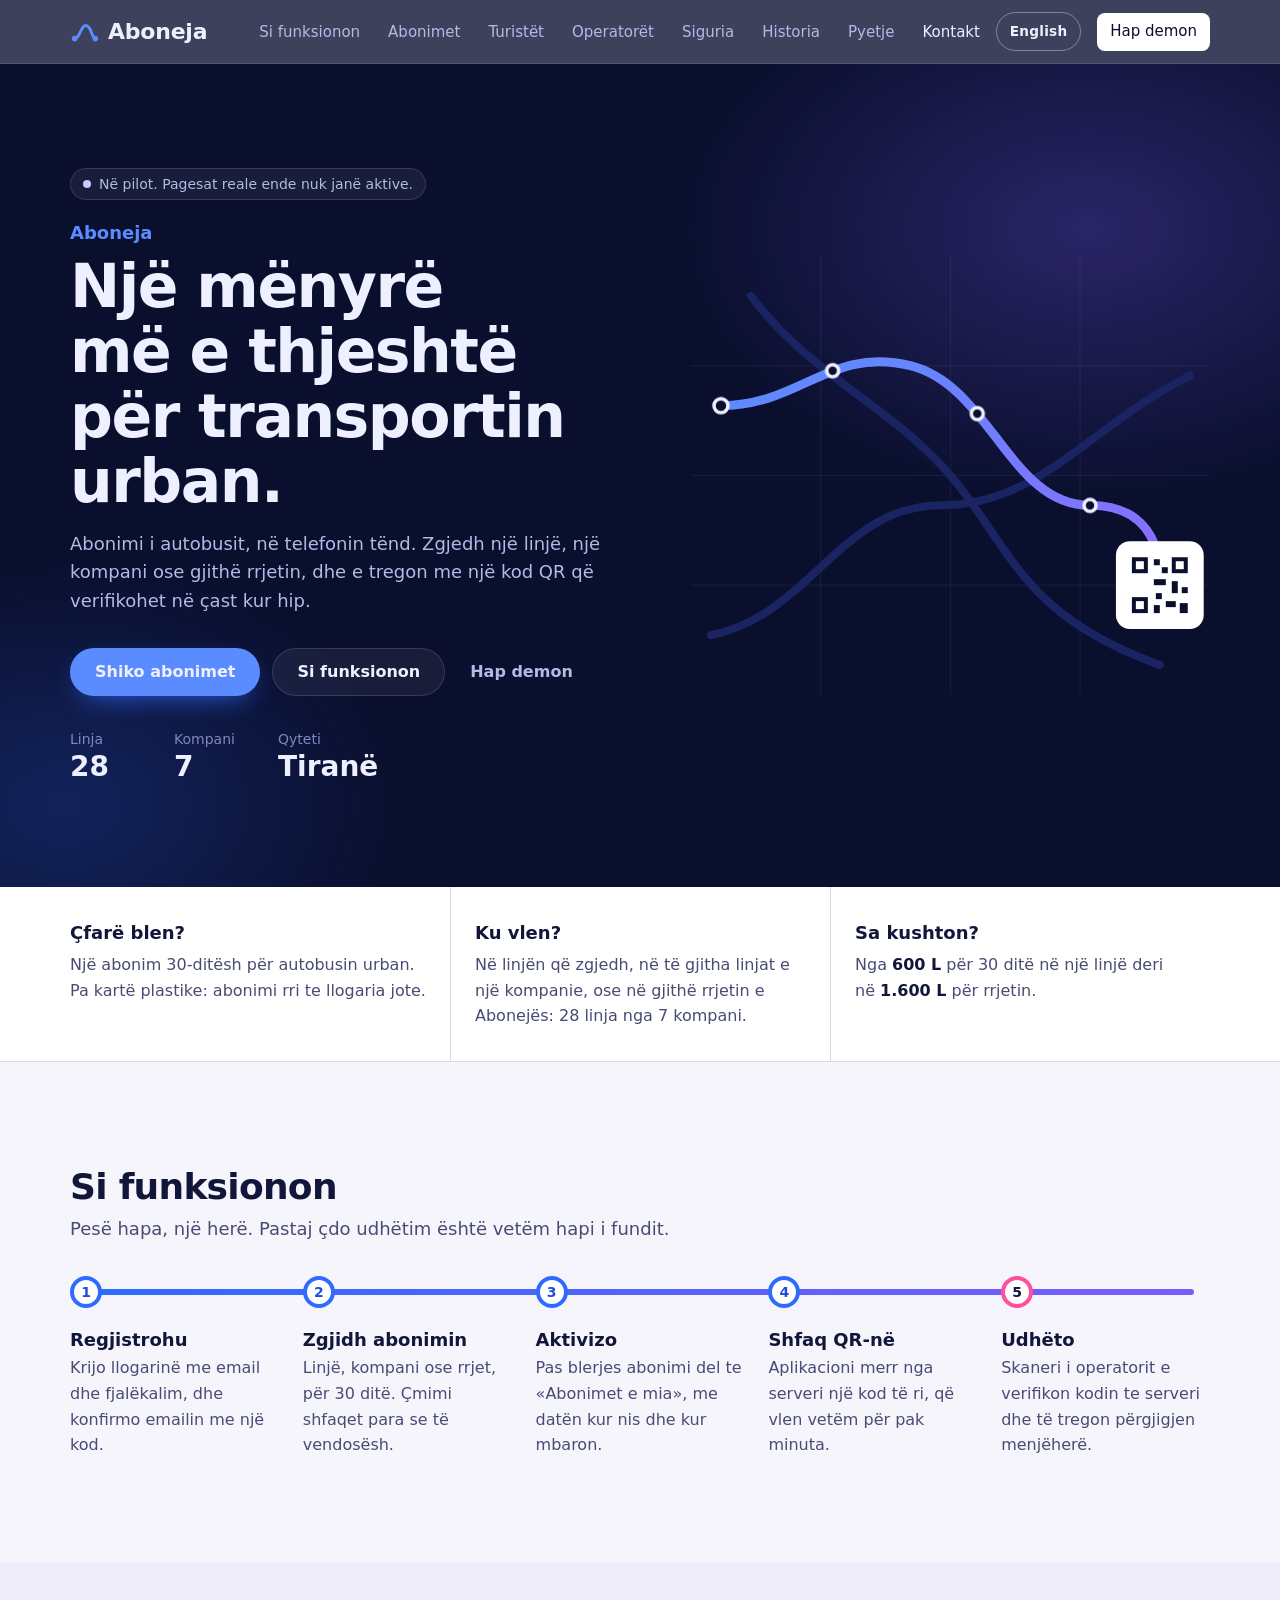
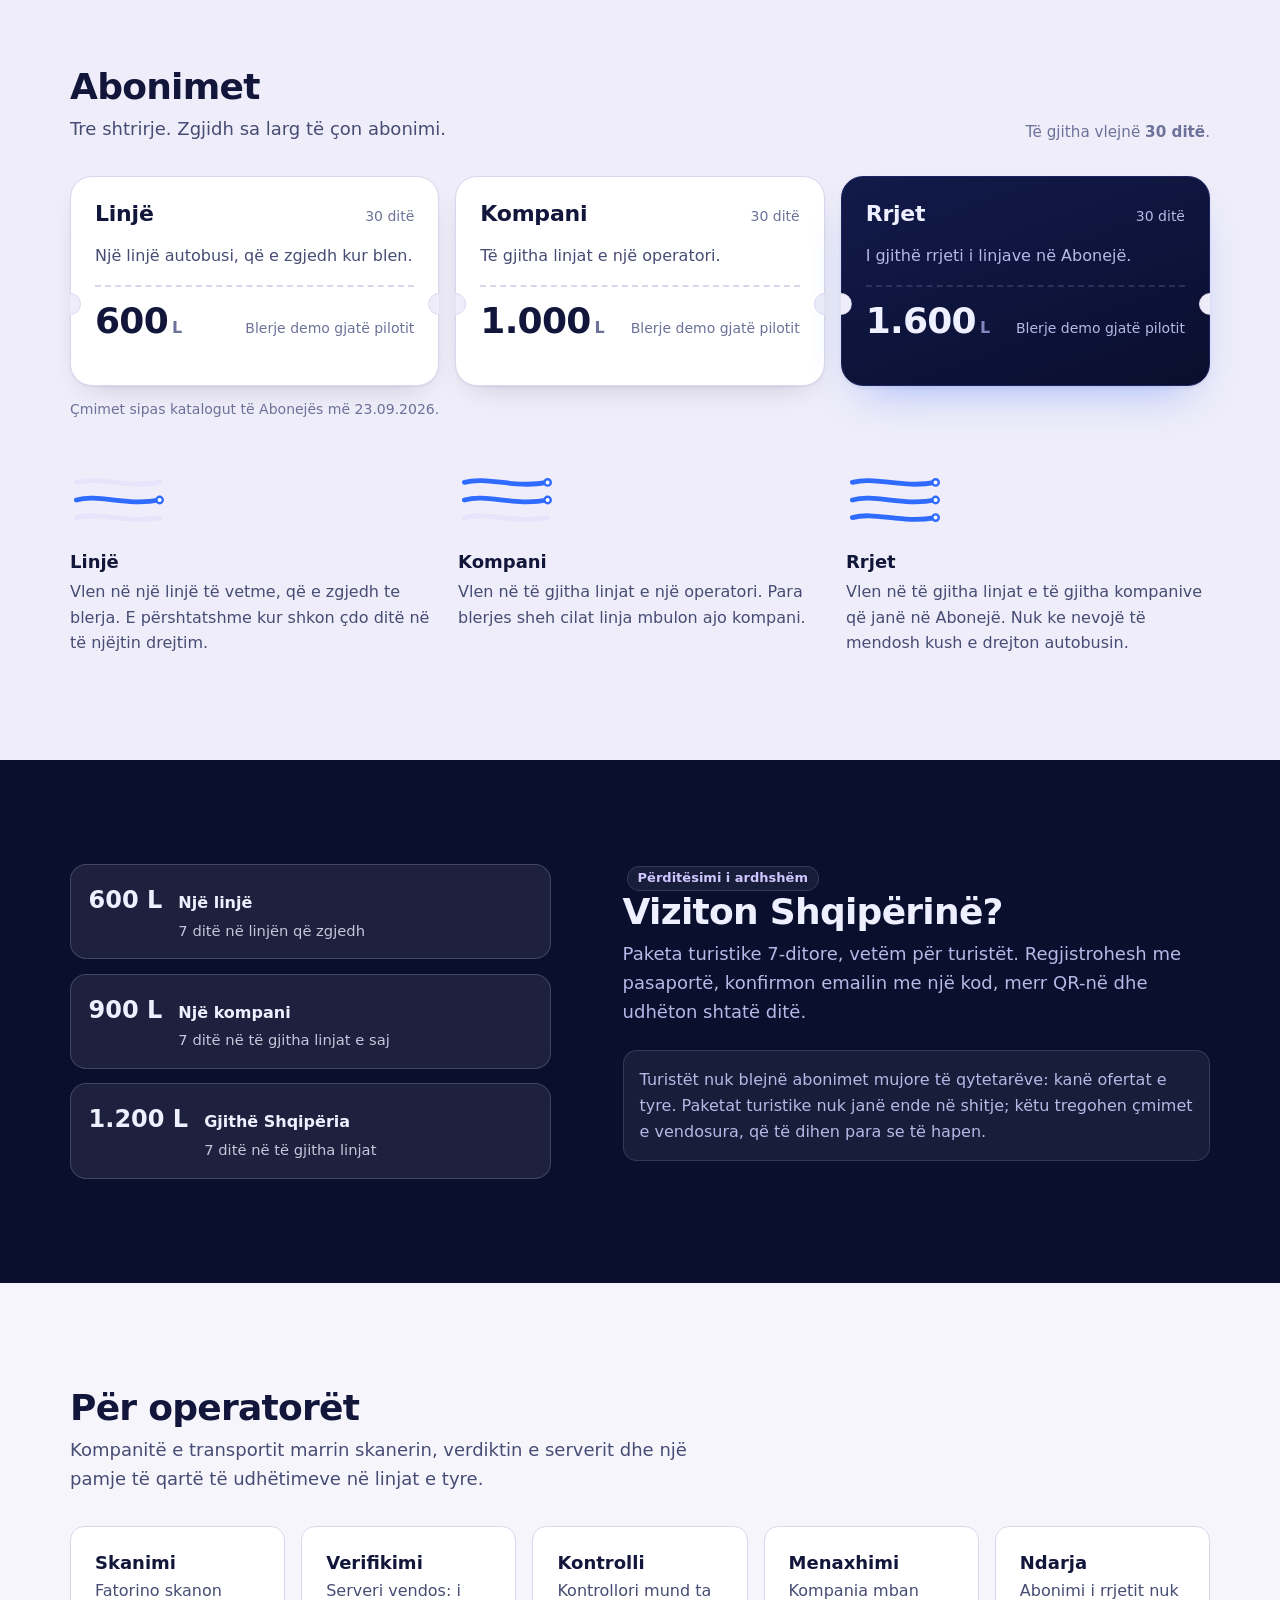
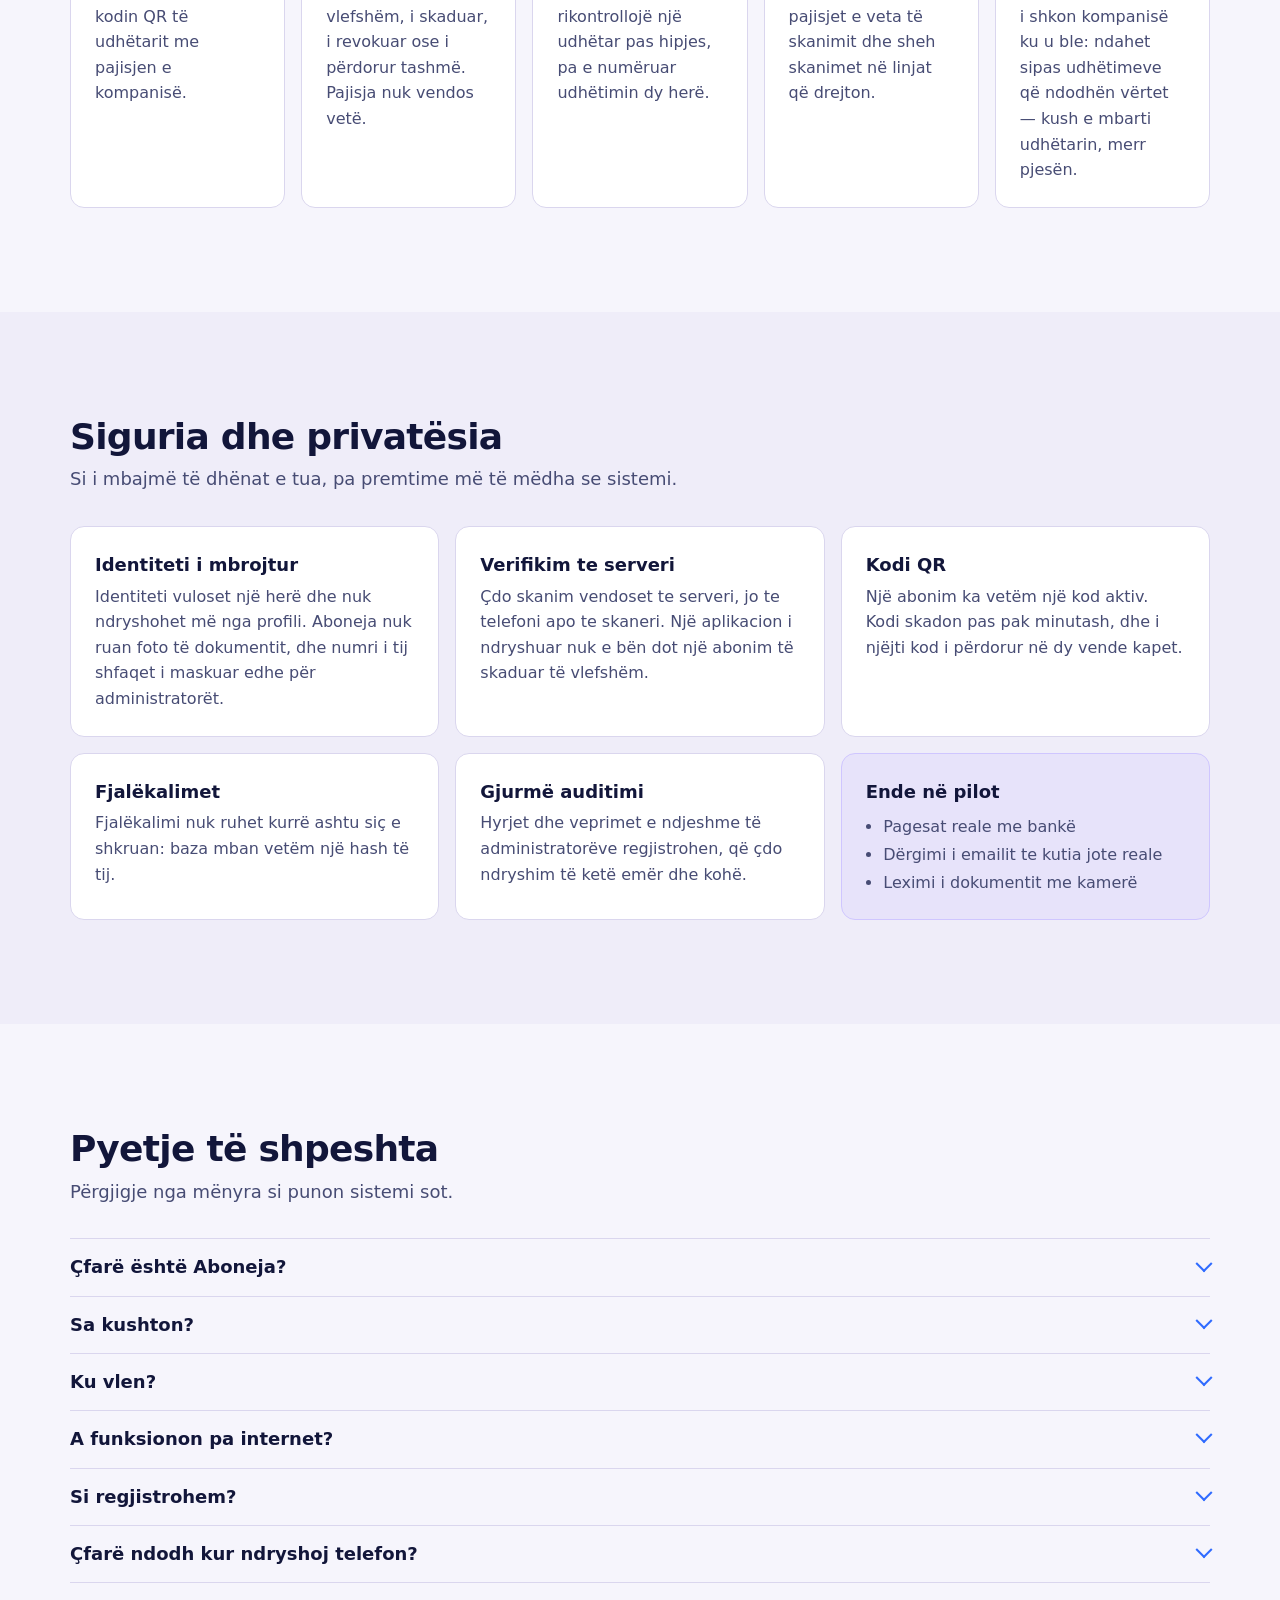
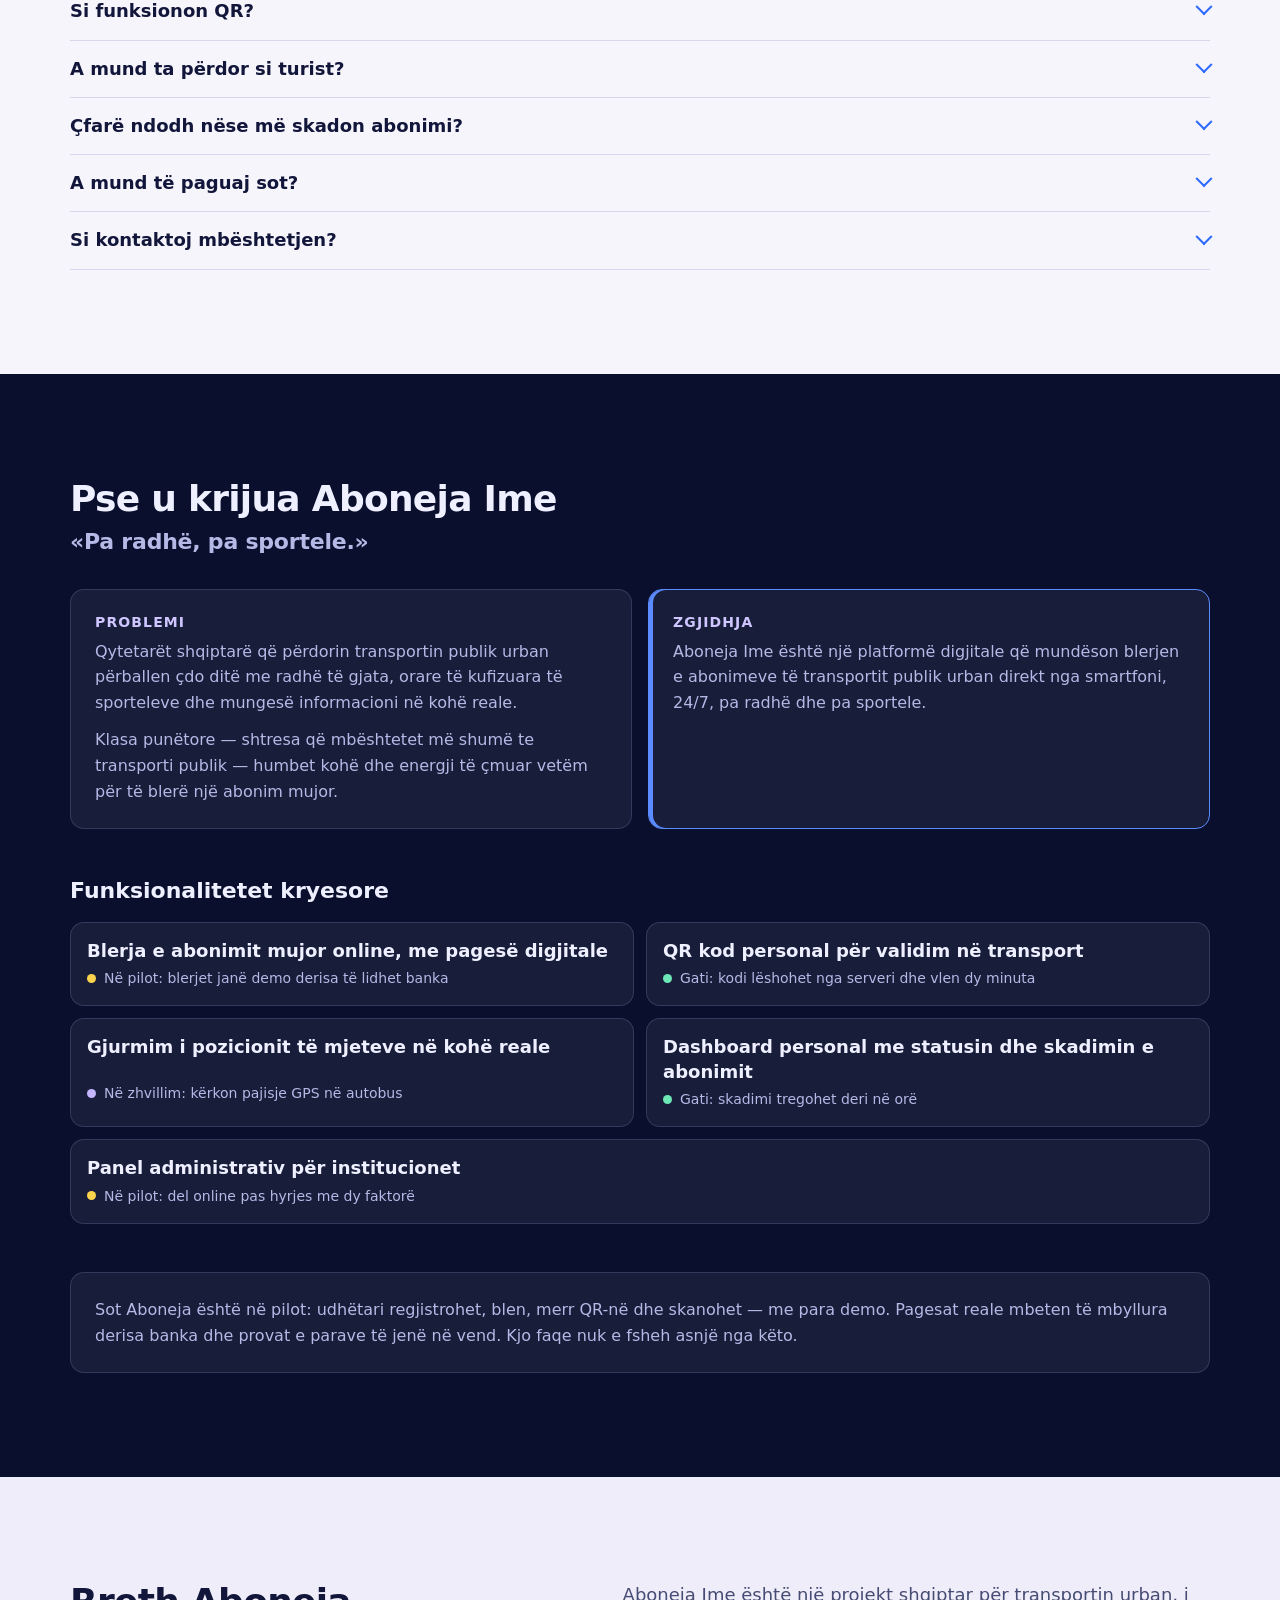
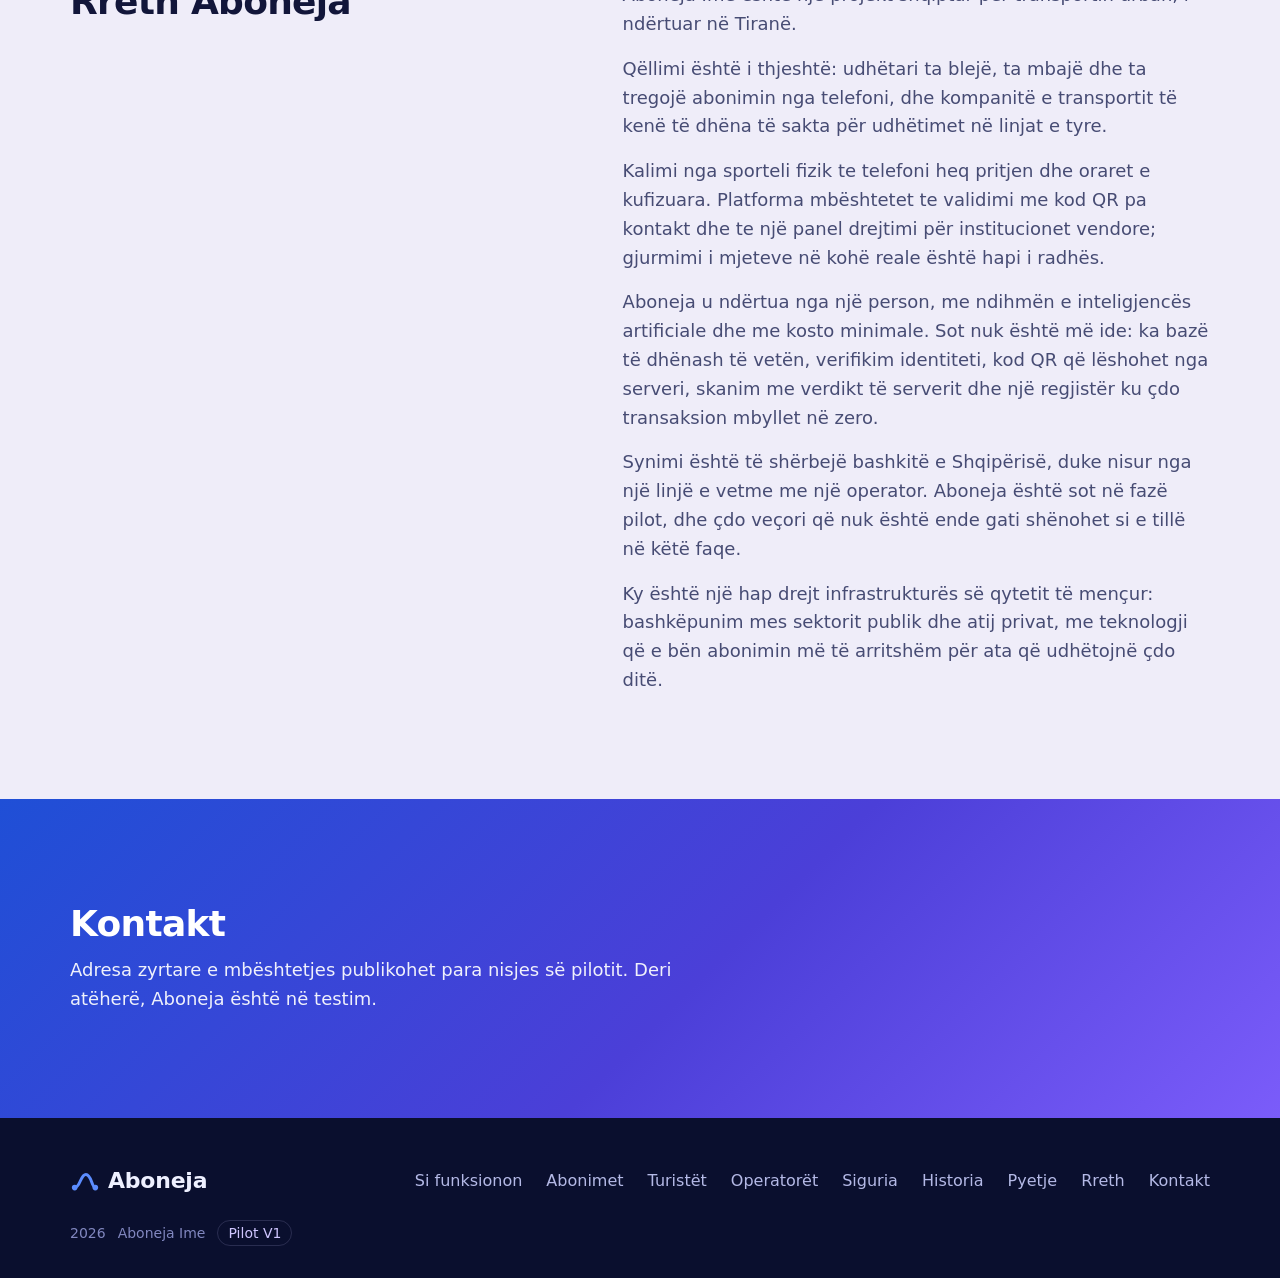
==== index.html @ 90a53f1a "Pilot V1: faqja dhe prototipi i aplikacionit Adresa e përkohshme publike e Aboneja Ime, derisa AKEP " ====
<!doctype html>
<html lang="sq">
<head>
<meta charset="utf-8">
<meta name="robots" content="noindex, nofollow">
<meta name="viewport" content="width=device-width, initial-scale=1, viewport-fit=cover">
<title>Aboneja · Abonimi i autobusit në telefonin tënd</title>
<meta name="description" content="Aboneja është abonimi i autobusit urban në telefon: zgjedh linjën, kompaninë ose gjithë rrjetin, dhe e tregon me një kod QR që verifikohet në çast.">
<meta name="theme-color" content="#0A0F2E">
<meta name="color-scheme" content="light">
<link rel="icon" href="favicon.svg" type="image/svg+xml">
<link rel="stylesheet" href="css/site.css">
<script type="module" src="js/site.js"></script>
</head>
<body>
<a class="skip" href="#permbajtja">Kalo te përmbajtja</a>

<header class="topbar" data-topbar>
  <div class="wrap topbar__inner">
    <a class="wordmark" href="#fillimi" aria-label="Aboneja, kthehu në fillim">
      <svg class="wordmark__mark" viewBox="0 0 32 32" aria-hidden="true"><path d="M5 23 C 11 23, 11 9, 17 9 S 23 23, 27 23" fill="none" stroke="currentColor" stroke-width="3.2" stroke-linecap="round"/><circle cx="5" cy="23" r="3" fill="currentColor"/><circle cx="27" cy="23" r="3" fill="currentColor"/></svg>
      <span>Aboneja</span>
    </a>
    <button class="menu-toggle" type="button" aria-expanded="false" aria-controls="nav" data-menu-toggle>
      <span class="menu-toggle__bars" aria-hidden="true"></span><span class="sr-only">Menuja</span>
    </button>
    <nav class="nav" id="nav" aria-label="Kryesore" data-nav>
      <a href="#si-funksionon">Si funksionon</a>
      <a href="#abonimet">Abonimet</a>
      <a href="#turistet">Turistët</a>
      <a href="#operatoret">Operatorët</a>
      <a href="#siguria">Siguria</a>
      <a href="#historia">Historia</a>
      <a href="#pyetje">Pyetje</a>
      <a href="#kontakt">Kontakt</a>
      <button class="lang-toggle" type="button" data-lang-toggle aria-label="Switch to English">English</button>
      <a class="btn btn--small btn--light nav__app" data-app-link href="#abonimet">Hap aplikacionin</a>
    </nav>
  </div>
</header>

<main id="permbajtja">

  <!-- ═══ HERO ═══════════════════════════════════════════════════════════ -->
  <section class="hero" id="fillimi" aria-labelledby="hero-titulli">
    <div class="wrap hero__grid">
      <div class="hero__text">
        <p class="pilot" data-pilot hidden><span class="pilot__dot" aria-hidden="true"></span>Në pilot. Pagesat reale ende nuk janë aktive.</p>
        <p class="hero__brand">Aboneja</p>
        <h1 class="hero__title" id="hero-titulli">Një mënyrë më e thjeshtë për transportin urban.</h1>
        <p class="hero__lead">Abonimi i autobusit, në telefonin tënd. Zgjedh një linjë, një kompani ose gjithë rrjetin, dhe e tregon me një kod QR që verifikohet në çast kur hip.</p>
        <div class="hero__actions">
          <a class="btn btn--primary" href="#abonimet">Shiko abonimet</a>
          <a class="btn btn--ghost-light" href="#si-funksionon">Si funksionon</a>
          <a class="btn btn--quiet-light" data-app-link href="#abonimet">Hap aplikacionin</a>
        </div>
        <!-- Kur demoja lokale nuk përgjigjet, butoni e thotë vetë — dhe këtu del pse. -->
        <p class="hero__note" data-demo-shenim hidden></p>
        <dl class="hero__facts" data-network-facts>
          <div><dt>Linja</dt><dd data-fact="routes">…</dd></div>
          <div><dt>Kompani</dt><dd data-fact="companies">…</dd></div>
          <div><dt>Qyteti</dt><dd data-fact="city">Tiranë</dd></div>
        </dl>
      </div>

      <!-- Nënshkrimi vizual: linja që mbaron te QR-ja. Dekor, jo informacion. -->
      <figure class="hero__map" aria-hidden="true">
        <svg class="route-map" viewBox="0 0 520 440" focusable="false">
          <defs>
            <linearGradient id="linja-kryesore" x1="0" y1="0" x2="1" y2="1">
              <stop offset="0" stop-color="#5B8CFF"/>
              <stop offset="1" stop-color="#8B6CFF"/>
            </linearGradient>
          </defs>
          <g class="route-map__grid">
            <path d="M0 110 H520 M0 220 H520 M0 330 H520 M130 0 V440 M260 0 V440 M390 0 V440"/>
          </g>
          <path class="route-map__line route-map__line--muted" d="M20 380 C 120 360, 150 250, 250 250 S 400 170, 500 120"/>
          <path class="route-map__line route-map__line--muted" d="M60 40 C 120 120, 200 150, 260 220 S 330 360, 470 410"/>
          <path class="route-map__line route-map__line--main" id="linja-hero" d="M30 150 C 110 150, 140 90, 220 110 S 320 250, 400 250 S 470 330, 470 330"/>
          <g class="route-map__stops">
            <circle cx="30" cy="150" r="7"/>
            <circle cx="142" cy="115" r="6"/>
            <circle cx="287" cy="158" r="6"/>
            <circle cx="400" cy="250" r="6"/>
          </g>
          <circle class="route-map__vehicle" r="9"/>
          <g class="qr-station" transform="translate(470 330)">
            <circle class="qr-station__pulse" r="30"/>
            <rect class="qr-station__card" x="-44" y="-44" width="88" height="88" rx="14"/>
            <g class="qr-station__code" transform="translate(-28 -28)">
              <rect x="0" y="0" width="16" height="16"/><rect x="40" y="0" width="16" height="16"/><rect x="0" y="40" width="16" height="16"/>
              <rect x="4" y="4" width="8" height="8" class="qr-station__hole"/><rect x="44" y="4" width="8" height="8" class="qr-station__hole"/><rect x="4" y="44" width="8" height="8" class="qr-station__hole"/>
              <rect x="22" y="2" width="6" height="6"/><rect x="30" y="10" width="6" height="6"/><rect x="22" y="22" width="12" height="6"/>
              <rect x="40" y="24" width="6" height="12"/><rect x="50" y="30" width="6" height="6"/><rect x="24" y="36" width="6" height="6"/>
              <rect x="22" y="48" width="6" height="8"/><rect x="34" y="44" width="10" height="6"/><rect x="48" y="46" width="8" height="10"/>
            </g>
          </g>
        </svg>
      </figure>
    </div>
  </section>

  <!-- ═══ NË 60 SEKONDA ══════════════════════════════════════════════════ -->
  <section class="quick" aria-label="Aboneja shkurt">
    <div class="wrap quick__grid">
      <div class="quick__item">
        <h2 class="quick__q">Çfarë blen?</h2>
        <p>Një abonim 30-ditësh për autobusin urban. Pa kartë plastike: abonimi rri te llogaria jote.</p>
      </div>
      <div class="quick__item">
        <h2 class="quick__q">Ku vlen?</h2>
        <p>Në linjën që zgjedh, në të gjitha linjat e një kompanie, ose në gjithë rrjetin <span data-fill="network-short">e Abonejës</span>.</p>
      </div>
      <div class="quick__item">
        <h2 class="quick__q">Sa kushton?</h2>
        <p data-fill="price-short">Çmimet lexohen nga katalogu i Abonejës, te seksioni Abonimet.</p>
      </div>
    </div>
  </section>

  <!-- ═══ SI FUNKSIONON ══════════════════════════════════════════════════ -->
  <section class="section" id="si-funksionon" aria-labelledby="si-titulli">
    <div class="wrap">
      <div class="section__head">
        <h2 class="section__title" id="si-titulli">Si funksionon</h2>
        <p class="section__lead">Pesë hapa, një herë. Pastaj çdo udhëtim është vetëm hapi i fundit.</p>
      </div>
      <ol class="journey">
        <li class="journey__stop">
          <span class="journey__node" aria-hidden="true"></span>
          <h3>Regjistrohu</h3>
          <p>Krijo llogarinë me email dhe fjalëkalim, dhe konfirmo emailin me një kod.</p>
        </li>
        <li class="journey__stop">
          <span class="journey__node" aria-hidden="true"></span>
          <h3>Zgjidh abonimin</h3>
          <p>Linjë, kompani ose rrjet, për 30 ditë. Çmimi shfaqet para se të vendosësh.</p>
        </li>
        <li class="journey__stop">
          <span class="journey__node" aria-hidden="true"></span>
          <h3>Aktivizo</h3>
          <p>Pas blerjes abonimi del te «Abonimet e mia», me datën kur nis dhe kur mbaron.</p>
        </li>
        <li class="journey__stop">
          <span class="journey__node" aria-hidden="true"></span>
          <h3>Shfaq QR-në</h3>
          <p>Aplikacioni merr nga serveri një kod të ri, që vlen vetëm për pak minuta.</p>
        </li>
        <li class="journey__stop journey__stop--end">
          <span class="journey__node" aria-hidden="true"></span>
          <h3>Udhëto</h3>
          <p>Skaneri i operatorit e verifikon kodin te serveri dhe të tregon përgjigjen menjëherë.</p>
        </li>
      </ol>
    </div>
  </section>

  <!-- ═══ ABONIMET ═══════════════════════════════════════════════════════ -->
  <section class="section section--tint" id="abonimet" aria-labelledby="abonimet-titulli">
    <div class="wrap">
      <div class="section__head section__head--split">
        <div>
          <h2 class="section__title" id="abonimet-titulli">Abonimet</h2>
          <p class="section__lead">Tre shtrirje. Zgjidh sa larg të çon abonimi.</p>
        </div>
        <!-- V1 shet vetëm 30-ditëshin. Kohëzgjatja e dytë u hoq me vendim, 20 shtator 2026. -->
        <p class="duration-note">Të gjitha vlejnë <strong>30 ditë</strong>.</p>
      </div>

      <div class="plans" data-plans aria-live="polite">
        <div class="state state--loading" data-state="loading">Po lexohen çmimet nga katalogu…</div>
      </div>
      <p class="plans__source" data-catalog-source></p>

      <div class="scopes">
        <div class="scope">
          <svg class="scope__map" viewBox="0 0 120 80" aria-hidden="true"><path class="mini mini--off" d="M8 18 C 36 10, 70 26, 112 18"/><path class="mini mini--on" d="M8 40 C 36 32, 70 48, 112 40"/><path class="mini mini--off" d="M8 62 C 36 54, 70 70, 112 62"/><circle class="mini-stop" cx="112" cy="40" r="4"/></svg>
          <div><h3>Linjë</h3><p>Vlen në një linjë të vetme, që e zgjedh te blerja. E përshtatshme kur shkon çdo ditë në të njëjtin drejtim.</p></div>
        </div>
        <div class="scope">
          <svg class="scope__map" viewBox="0 0 120 80" aria-hidden="true"><path class="mini mini--on" d="M8 18 C 36 10, 70 26, 112 18"/><path class="mini mini--on" d="M8 40 C 36 32, 70 48, 112 40"/><path class="mini mini--off" d="M8 62 C 36 54, 70 70, 112 62"/><circle class="mini-stop" cx="112" cy="18" r="4"/><circle class="mini-stop" cx="112" cy="40" r="4"/></svg>
          <div><h3>Kompani</h3><p>Vlen në të gjitha linjat e një operatori. Para blerjes sheh cilat linja mbulon ajo kompani.</p></div>
        </div>
        <div class="scope">
          <svg class="scope__map" viewBox="0 0 120 80" aria-hidden="true"><path class="mini mini--on" d="M8 18 C 36 10, 70 26, 112 18"/><path class="mini mini--on" d="M8 40 C 36 32, 70 48, 112 40"/><path class="mini mini--on" d="M8 62 C 36 54, 70 70, 112 62"/><circle class="mini-stop" cx="112" cy="18" r="4"/><circle class="mini-stop" cx="112" cy="40" r="4"/><circle class="mini-stop" cx="112" cy="62" r="4"/></svg>
          <div><h3>Rrjet</h3><p>Vlen në të gjitha linjat e të gjitha kompanive që janë në Abonejë. Nuk ke nevojë të mendosh kush e drejton autobusin.</p></div>
        </div>
      </div>
    </div>
  </section>

  <!-- ═══ PËR TURISTËT ═══════════════════════════════════════════════════ -->
  <section class="section section--night" id="turistet" aria-labelledby="turistet-titulli">
    <div class="wrap split split--reverse">
      <div>
        <p class="tag tag--light">Përditësimi i ardhshëm</p>
        <h2 class="section__title" id="turistet-titulli">Viziton Shqipërinë?</h2>
        <p class="section__lead">Paketa turistike 7-ditore, vetëm për turistët. Regjistrohesh me pasaportë, konfirmon emailin me një kod, merr QR-në dhe udhëton shtatë ditë.</p>
        <p class="note-light">Turistët nuk blejnë abonimet mujore të qytetarëve: kanë ofertat e tyre. Paketat turistike nuk janë ende në shitje; këtu tregohen çmimet e vendosura, që të dihen para se të hapen.</p>
      </div>
      <!-- Çmimet vijnë nga `site.config.json` (të njoftuara, jo katalog) — asnjë numër në HTML. -->
      <ul class="tourist-plans" data-tourist-plans aria-live="polite">
        <li class="tourist-plans__empty">Çmimet e paketave turistike publikohen së shpejti.</li>
      </ul>
    </div>
  </section>

  <!-- ═══ PËR OPERATORËT ═════════════════════════════════════════════════ -->
  <section class="section" id="operatoret" aria-labelledby="operatoret-titulli">
    <div class="wrap">
      <div class="section__head">
        <h2 class="section__title" id="operatoret-titulli">Për operatorët</h2>
        <p class="section__lead">Kompanitë e transportit marrin skanerin, verdiktin e serverit dhe një pamje të qartë të udhëtimeve në linjat e tyre.</p>
      </div>
      <dl class="roles">
        <div class="role"><dt>Skanimi</dt><dd>Fatorino skanon kodin QR të udhëtarit me pajisjen e kompanisë.</dd></div>
        <div class="role"><dt>Verifikimi</dt><dd>Serveri vendos: i vlefshëm, i skaduar, i revokuar ose i përdorur tashmë. Pajisja nuk vendos vetë.</dd></div>
        <div class="role"><dt>Kontrolli</dt><dd>Kontrollori mund ta rikontrollojë një udhëtar pas hipjes, pa e numëruar udhëtimin dy herë.</dd></div>
        <div class="role"><dt>Menaxhimi</dt><dd>Kompania mban pajisjet e veta të skanimit dhe sheh skanimet në linjat që drejton.</dd></div>
        <div class="role"><dt>Ndarja</dt><dd>Abonimi i rrjetit nuk i shkon kompanisë ku u ble: ndahet sipas udhëtimeve që ndodhën vërtet — kush e mbarti udhëtarin, merr pjesën.</dd></div>
      </dl>
    </div>
  </section>

  <!-- ═══ SIGURIA ════════════════════════════════════════════════════════ -->
  <section class="section section--tint" id="siguria" aria-labelledby="siguria-titulli">
    <div class="wrap">
      <div class="section__head">
        <h2 class="section__title" id="siguria-titulli">Siguria dhe privatësia</h2>
        <p class="section__lead">Si i mbajmë të dhënat e tua, pa premtime më të mëdha se sistemi.</p>
      </div>
      <div class="security">
        <article class="security__item"><h3>Identiteti i mbrojtur</h3><p>Identiteti vuloset një herë dhe nuk ndryshohet më nga profili. Aboneja nuk ruan foto të dokumentit, dhe numri i tij shfaqet i maskuar edhe për administratorët.</p></article>
        <article class="security__item"><h3>Verifikim te serveri</h3><p>Çdo skanim vendoset te serveri, jo te telefoni apo te skaneri. Një aplikacion i ndryshuar nuk e bën dot një abonim të skaduar të vlefshëm.</p></article>
        <article class="security__item"><h3>Kodi QR</h3><p>Një abonim ka vetëm një kod aktiv. Kodi skadon pas pak minutash, dhe i njëjti kod i përdorur në dy vende kapet.</p></article>
        <article class="security__item"><h3>Fjalëkalimet</h3><p>Fjalëkalimi nuk ruhet kurrë ashtu siç e shkruan: baza mban vetëm një hash të tij.</p></article>
        <article class="security__item"><h3>Gjurmë auditimi</h3><p>Hyrjet dhe veprimet e ndjeshme të administratorëve regjistrohen, që çdo ndryshim të ketë emër dhe kohë.</p></article>
        <article class="security__item security__item--honest" data-pilot-list>
          <h3>Ende në pilot</h3>
          <ul>
            <li data-feature-off="payments_live">Pagesat reale me bankë</li>
            <li>Dërgimi i emailit te kutia jote reale</li>
            <li data-feature-off="tourist_camera_reading">Leximi i dokumentit me kamerë</li>
          </ul>
        </article>
      </div>
    </div>
  </section>

  <!-- ═══ PYETJE ═════════════════════════════════════════════════════════ -->
  <section class="section" id="pyetje" aria-labelledby="pyetje-titulli">
    <div class="wrap faq-wrap">
      <div class="section__head">
        <h2 class="section__title" id="pyetje-titulli">Pyetje të shpeshta</h2>
        <p class="section__lead">Përgjigje nga mënyra si punon sistemi sot.</p>
      </div>
      <div class="faq" data-faq>
        <details><summary>Çfarë është Aboneja?</summary><p>Abonimi i autobusit urban në telefon. Blen një abonim 30-ditësh për një linjë, një kompani ose gjithë rrjetin, dhe e tregon me një kod QR që skanohet kur hip.</p></details>
        <details><summary>Sa kushton?</summary><p data-fill="price-faq">Çmimet janë te seksioni Abonimet dhe lexohen nga i njëjti katalog që përdor aplikacioni.</p></details>
        <details><summary>Ku vlen?</summary><p><span data-fill="network-faq">Në linjat e autobusëve urbanë të Tiranës që janë në Abonejë.</span> Abonimi i linjës vlen në linjën që zgjedh, ai i kompanisë në linjat e saj, dhe ai i rrjetit kudo.</p></details>
        <details><summary>A funksionon pa internet?</summary><p>Jo ende. Kodi QR krijohet nga serveri dhe vlen vetëm pak minuta, prandaj telefoni ka nevojë për internet kur e hap. Edhe skaneri i verifikon kodet te serveri.</p></details>
        <details><summary>Si regjistrohem?</summary><p>Nis me dokumentin: shkruan emrin, mbiemrin, datëlindjen dhe numrin personal, dhe i konfirmon. Pastaj krijon llogarinë me email dhe fjalëkalim dhe konfirmon emailin me një kod. Identiteti vuloset nga serveri dhe nuk ndryshohet më. Më pas zgjedh abonimin.</p></details>
        <details><summary>Çfarë ndodh kur ndryshoj telefon?</summary><p>Abonimi rri te llogaria, jo te telefoni. Hyr me të njëjtën llogari në telefonin e ri: kodi i ri QR e zëvendëson menjëherë të vjetrin.</p></details>
        <details><summary>Si funksionon QR?</summary><p>Kur hap abonimin, aplikacioni merr një kod të ri nga serveri. Skaneri e dërgon kodin te serveri, i cili kontrollon abonimin dhe kthen përgjigjen: i vlefshëm, i skaduar, i revokuar ose i përdorur tashmë.</p></details>
        <details><summary>A mund ta përdor si turist?</summary><p data-fill="tourist-faq">Jo me abonimet e qytetarëve. Turistët kanë seksionin e tyre, vetëm për turistë, me ofertat e veta: paketat turistike 7-ditore (shih seksionin Turistët). Turisti regjistrohet me pasaportë dhe konfirmon emailin me një kod, që ta ruajë llogarinë edhe kur ndërron telefon. Seksioni hapet me përditësimin e ardhshëm; leximi i pasaportës me kamerë nuk është ende gati.</p></details>
        <details><summary>Çfarë ndodh nëse më skadon abonimi?</summary><p>Skaneri e tregon si të skaduar dhe hipja nuk pranohet me atë abonim. Abonimi nuk rinovohet vetë: blen një të ri nga aplikacioni kur të duash.</p></details>
        <details><summary>A mund të paguaj sot?</summary><p data-fill="payments-faq">Jo ende. Pagesat reale hapen vetëm pasi lidhja me bankën të provohet plotësisht. Deri atëherë blerjet në pilot janë demo.</p></details>
        <details><summary>Si kontaktoj mbështetjen?</summary><p data-fill="contact-faq">Adresa zyrtare e mbështetjes publikohet para nisjes së pilotit.</p></details>
      </div>
    </div>
  </section>

  <!-- ═══ PSE U KRIJUA ═══════════════════════════════════════════════════
       Teksti i Irdit (23 shtator 2026): problemi, zgjidhja, funksionalitetet.
       Çdo funksionalitet mban gjendjen e vërtetë — faqja nuk premton më shumë
       se sistemi. `data-feature-on/off` e ndërron kur ndizen pagesat. -->
  <section class="section section--night story" id="historia" aria-labelledby="historia-titulli">
    <div class="wrap">
      <div class="section__head">
        <h2 class="section__title" id="historia-titulli">Pse u krijua Aboneja Ime</h2>
        <p class="section__lead story__slogan">«Pa radhë, pa sportele.»</p>
      </div>

      <div class="story__grid">
        <article class="story__card">
          <h3 class="story__label">Problemi</h3>
          <p>Qytetarët shqiptarë që përdorin transportin publik urban përballen çdo ditë me radhë të gjata, orare të kufizuara të sporteleve dhe mungesë informacioni në kohë reale.</p>
          <p>Klasa punëtore — shtresa që mbështetet më shumë te transporti publik — humbet kohë dhe energji të çmuar vetëm për të blerë një abonim mujor.</p>
        </article>
        <article class="story__card story__card--solution">
          <h3 class="story__label">Zgjidhja</h3>
          <p>Aboneja Ime është një platformë digjitale që mundëson blerjen e abonimeve të transportit publik urban direkt nga smartfoni, 24/7, pa radhë dhe pa sportele.</p>
        </article>
      </div>

      <h3 class="story__subtitle">Funksionalitetet kryesore</h3>
      <ul class="features">
        <li class="feature">
          <span class="feature__name">Blerja e abonimit mujor online, me pagesë digjitale</span>
          <span class="feature__status" data-status="pilot" data-feature-off="payments_live">Në pilot: blerjet janë demo derisa të lidhet banka</span>
          <span class="feature__status" data-status="ready" data-feature-on="payments_live" hidden>Aktive</span>
        </li>
        <li class="feature">
          <span class="feature__name">QR kod personal për validim në transport</span>
          <span class="feature__status" data-status="ready">Gati: kodi lëshohet nga serveri dhe vlen dy minuta</span>
        </li>
        <li class="feature">
          <span class="feature__name">Gjurmim i pozicionit të mjeteve në kohë reale</span>
          <span class="feature__status" data-status="dev">Në zhvillim: kërkon pajisje GPS në autobus</span>
        </li>
        <li class="feature">
          <span class="feature__name">Dashboard personal me statusin dhe skadimin e abonimit</span>
          <span class="feature__status" data-status="ready">Gati: skadimi tregohet deri në orë</span>
        </li>
        <li class="feature">
          <span class="feature__name">Panel administrativ për institucionet</span>
          <span class="feature__status" data-status="pilot">Në pilot: del online pas hyrjes me dy faktorë</span>
        </li>
      </ul>

      <p class="story__now">Sot Aboneja është në pilot: udhëtari regjistrohet, blen, merr QR-në dhe skanohet — me para demo. Pagesat reale mbeten të mbyllura derisa banka dhe provat e parave të jenë në vend. Kjo faqe nuk e fsheh asnjë nga këto.</p>
    </div>
  </section>

  <section class="section section--tint" id="rreth" aria-labelledby="rreth-titulli">
    <div class="wrap split">
      <div>
        <h2 class="section__title" id="rreth-titulli">Rreth Aboneja</h2>
      </div>
      <div class="prose">
        <p>Aboneja Ime është një projekt shqiptar për transportin urban, i ndërtuar në Tiranë.</p>
        <p>Qëllimi është i thjeshtë: udhëtari ta blejë, ta mbajë dhe ta tregojë abonimin nga telefoni, dhe kompanitë e transportit të kenë të dhëna të sakta për udhëtimet në linjat e tyre.</p>
        <p>Kalimi nga sporteli fizik te telefoni heq pritjen dhe oraret e kufizuara. Platforma mbështetet te validimi me kod QR pa kontakt dhe te një panel drejtimi për institucionet vendore; gjurmimi i mjeteve në kohë reale është hapi i radhës.</p>
        <p>Aboneja u ndërtua nga një person, me ndihmën e inteligjencës artificiale dhe me kosto minimale. Sot nuk është më ide: ka bazë të dhënash të vetën, verifikim identiteti, kod QR që lëshohet nga serveri, skanim me verdikt të serverit dhe një regjistër ku çdo transaksion mbyllet në zero.</p>
        <p>Synimi është të shërbejë bashkitë e Shqipërisë, duke nisur nga një linjë e vetme me një operator. Aboneja është sot në fazë pilot, dhe çdo veçori që nuk është ende gati shënohet si e tillë në këtë faqe.</p>
        <p>Ky është një hap drejt infrastrukturës së qytetit të mençur: bashkëpunim mes sektorit publik dhe atij privat, me teknologji që e bën abonimin më të arritshëm për ata që udhëtojnë çdo ditë.</p>
      </div>
    </div>
  </section>

  <!-- ═══ KONTAKT ════════════════════════════════════════════════════════ -->
  <section class="section contact" id="kontakt" aria-labelledby="kontakt-titulli">
    <div class="wrap contact__inner">
      <h2 class="section__title" id="kontakt-titulli">Kontakt</h2>
      <p class="contact__text" data-fill="contact-main">Adresa zyrtare e mbështetjes publikohet para nisjes së pilotit. Deri atëherë, Aboneja është në testim.</p>
    </div>
  </section>
</main>

<footer class="footer">
  <div class="wrap footer__inner">
    <a class="wordmark wordmark--light" href="#fillimi">
      <svg class="wordmark__mark" viewBox="0 0 32 32" aria-hidden="true"><path d="M5 23 C 11 23, 11 9, 17 9 S 23 23, 27 23" fill="none" stroke="currentColor" stroke-width="3.2" stroke-linecap="round"/><circle cx="5" cy="23" r="3" fill="currentColor"/><circle cx="27" cy="23" r="3" fill="currentColor"/></svg>
      <span>Aboneja</span>
    </a>
    <nav class="footer__nav" aria-label="Fundi">
      <a href="#si-funksionon">Si funksionon</a>
      <a href="#abonimet">Abonimet</a>
      <a href="#turistet">Turistët</a>
      <a href="#operatoret">Operatorët</a>
      <a href="#siguria">Siguria</a>
      <a href="#historia">Historia</a>
      <a href="#pyetje">Pyetje</a>
      <a href="#rreth">Rreth</a>
      <a href="#kontakt">Kontakt</a>
    </nav>
    <p class="footer__meta"><span data-year>2026</span> Aboneja Ime <span class="footer__env" data-env hidden></span></p>
  </div>
</footer>
</body>
</html>
---- css/site.css ----
/* ══════════════════════════════════════════════════════════════════════════
   ABONEJA — website publik
   «Linja»: një linjë autobusi që të çon nga pyetja te QR-ja.

   Tri fytyra të Abonejës, secila për audiencën e vet:
     website        emocional, i pastër, për qytetarin      ← ky skedar
     Admin Console  racional, i dendur, për biznesin
     Kabina         futuriste, teknike, për makinën

   Toka: letër lavender e çelët. Nata: vetëm hero, turistët dhe fundi.
   Blu elektrike = linja dhe veprimi. Rozë = vetëm pulsi i QR-së.
   RREGULL: asnjë ngjyrë jashtë :root.
   ══════════════════════════════════════════════════════════════════════════ */

:root {
  --midnight: #0A0F2E;
  --midnight-2: #121A4A;
  --midnight-3: #1B2463;
  --electric: #2F6BFF;
  --electric-bright: #5B8CFF;
  --electric-deep: #1F4FD6;
  --indigo: #4B3FD8;
  --violet: #7B5CFA;
  --lavender: #CFC6FF;
  --lavender-soft: #E7E3FA;
  --paper: #F6F5FC;
  --paper-2: #EFEDF9;
  --white: #FFFFFF;
  --ink: #12163A;
  --ink-2: #474C74;
  --ink-3: #6D7299;
  --line: #DAD6EE;
  --line-strong: #C3BDE3;
  --pink: #FF4F9A;
  --on-night: #EEF0FF;
  --on-night-2: #B4B9E6;
  --on-night-3: #8187BF;
  --night-line: rgba(207, 198, 255, .16);
  --night-glass: rgba(255, 255, 255, .06);
  --topbar-glass: rgba(10, 15, 46, .78);
  --halo-violet: rgba(123, 92, 250, .28);
  --halo-blue: rgba(47, 107, 255, .22);
  --shadow-soft: 0 1px 2px rgba(18, 22, 58, .06), 0 12px 32px -18px rgba(18, 22, 58, .28);
  --shadow-lift: 0 2px 4px rgba(18, 22, 58, .06), 0 22px 44px -22px rgba(47, 107, 255, .45);
  --focus: 0 0 0 3px var(--white), 0 0 0 5px var(--electric);
  --focus-night: 0 0 0 3px var(--midnight), 0 0 0 5px var(--electric-bright);
  /* Gjendjet e funksionaliteteve mbi natë — «Pse u krijua», 23 shtator 2026 */
  --state-ready: #6EE7B7;
  --state-pilot: #FCD34D;
  --state-dev: #C4B5FD;
  --glass-strong: rgba(255, 255, 255, .08);
  --glass-edge: rgba(255, 255, 255, .16);
  --glass-edge-strong: rgba(255, 255, 255, .35);

  --font-display: "Segoe UI Variable Display", "SF Pro Display", "Helvetica Neue", Roboto, system-ui, sans-serif;
  --font-text: "Segoe UI Variable Text", "SF Pro Text", "Helvetica Neue", Roboto, system-ui, sans-serif;

  /* Shkallë 1.25, e rrumbullakosur në pikselë të plotë */
  --t-sm: 14px;
  --t-md: 16px;
  --t-lg: 18px;
  --t-xl: 22px;
  --t-2xl: 28px;
  --t-3xl: 36px;
  --t-4xl: 46px;
  --t-5xl: 60px;

  --s-1: 4px;
  --s-2: 8px;
  --s-3: 12px;
  --s-4: 16px;
  --s-5: 24px;
  --s-6: 32px;
  --s-7: 48px;
  --s-8: 72px;
  --s-9: 104px;

  --r-sm: 8px;
  --r-md: 14px;
  --r-lg: 22px;
  --r-full: 999px;

  --wrap: 1140px;
  --gutter: 20px;
  --topbar-h: 64px;
  --ease: cubic-bezier(.2, .7, .2, 1);
}

/* ══ Bazat ════════════════════════════════════════════════════════════════ */
*, *::before, *::after { box-sizing: border-box; }
html { scroll-behavior: smooth; scroll-padding-top: calc(var(--topbar-h) + var(--s-4)); -webkit-text-size-adjust: 100%; }
body {
  margin: 0; background: var(--paper); color: var(--ink);
  font: 400 var(--t-md)/1.6 var(--font-text);
  -webkit-font-smoothing: antialiased; text-rendering: optimizeLegibility;
}
img, svg { display: block; max-width: 100%; }
a { color: var(--electric-deep); text-underline-offset: 3px; }
h1, h2, h3 { margin: 0; font-family: var(--font-display); color: inherit; }
p { margin: 0; }
[hidden] { display: none !important; }
:focus-visible { outline: none; box-shadow: var(--focus); border-radius: var(--r-sm); }
.sr-only { position: absolute; width: 1px; height: 1px; overflow: hidden; clip: rect(0 0 0 0); white-space: nowrap; }
.skip { position: absolute; left: var(--s-4); top: -60px; z-index: 100; padding: var(--s-2) var(--s-4); background: var(--white); color: var(--ink); border-radius: var(--r-sm); }
.skip:focus { top: var(--s-3); }

.wrap { width: 100%; max-width: calc(var(--wrap) + 2 * var(--gutter)); margin: 0 auto; padding: 0 var(--gutter); }

/* ══ Butonat ══════════════════════════════════════════════════════════════ */
.btn {
  display: inline-flex; align-items: center; justify-content: center; gap: var(--s-2);
  min-height: 48px; padding: 0 var(--s-5); border-radius: var(--r-full);
  border: 1px solid transparent; font: 600 var(--t-md)/1 var(--font-text); text-decoration: none; cursor: pointer;
  transition: transform .18s var(--ease), background-color .18s var(--ease), box-shadow .18s var(--ease), border-color .18s var(--ease);
}
.btn:active { transform: translateY(1px); }
.btn--primary { background: var(--electric-bright); color: var(--on-night); box-shadow: 0 10px 28px -12px var(--electric); }
.btn--primary:hover { background: var(--electric-deep); }
.btn--ghost-light { border-color: var(--night-line); color: var(--on-night); background: var(--night-glass); }
.btn--ghost-light:hover { border-color: var(--lavender); }
.btn--quiet-light { color: var(--on-night-2); padding: 0 var(--s-3); }
.btn--quiet-light:hover { color: var(--on-night); }
.btn--light { background: var(--white); color: var(--midnight); }
.btn--small { min-height: 38px; padding: 0 var(--s-4); font-size: var(--t-sm); }
.btn[aria-disabled="true"] { opacity: .6; cursor: default; pointer-events: none; }
.hero :focus-visible, .section--night :focus-visible, .topbar :focus-visible, .footer :focus-visible { box-shadow: var(--focus-night); }

/* ══ Kreu ═════════════════════════════════════════════════════════════════ */
.topbar {
  position: sticky; top: 0; z-index: 50; height: var(--topbar-h);
  background: var(--topbar-glass); backdrop-filter: saturate(1.4) blur(14px); -webkit-backdrop-filter: saturate(1.4) blur(14px);
  border-bottom: 1px solid var(--night-line); color: var(--on-night);
}
.topbar__inner { height: 100%; display: flex; align-items: center; gap: var(--s-4); }
.wordmark { display: inline-flex; align-items: center; gap: var(--s-2); color: var(--on-night); text-decoration: none; font: 700 var(--t-xl)/1 var(--font-display); letter-spacing: -.01em; }
.wordmark__mark { width: 30px; height: 30px; color: var(--electric-bright); }
.wordmark--light { color: var(--on-night); }

.menu-toggle { margin-left: auto; width: 44px; height: 44px; display: grid; place-items: center; border: 1px solid var(--night-line); border-radius: var(--r-full); background: var(--night-glass); color: var(--on-night); cursor: pointer; }
.menu-toggle__bars, .menu-toggle__bars::before, .menu-toggle__bars::after { display: block; width: 18px; height: 2px; border-radius: 2px; background: currentColor; transition: transform .2s var(--ease), opacity .2s var(--ease); }
.menu-toggle__bars { position: relative; }
.menu-toggle__bars::before, .menu-toggle__bars::after { content: ""; position: absolute; left: 0; }
.menu-toggle__bars::before { top: -6px; }
.menu-toggle__bars::after { top: 6px; }
.menu-toggle[aria-expanded="true"] .menu-toggle__bars { background: transparent; }
.menu-toggle[aria-expanded="true"] .menu-toggle__bars::before { transform: translateY(6px) rotate(45deg); }
.menu-toggle[aria-expanded="true"] .menu-toggle__bars::after { transform: translateY(-6px) rotate(-45deg); }

.nav {
  position: absolute; left: 0; right: 0; top: var(--topbar-h);
  display: none; flex-direction: column; gap: var(--s-1);
  padding: var(--s-3) var(--gutter) var(--s-5);
  background: var(--midnight); border-bottom: 1px solid var(--night-line);
}
.nav[data-open="true"] { display: flex; }
.nav a { padding: var(--s-3) var(--s-2); color: var(--on-night-2); text-decoration: none; font-weight: 500; border-radius: var(--r-sm); }
.nav a:hover, .nav a[aria-current="true"] { color: var(--on-night); }
.nav .nav__app, .nav .nav__app:hover { margin-top: var(--s-3); color: var(--midnight); align-self: flex-start; }

/* ══ Hero ═════════════════════════════════════════════════════════════════ */
.hero {
  position: relative; overflow: hidden; color: var(--on-night);
  background:
    radial-gradient(640px 420px at 85% 20%, var(--halo-violet), transparent 65%),
    radial-gradient(520px 380px at 5% 90%, var(--halo-blue), transparent 65%),
    var(--midnight);
  padding: var(--s-7) 0 var(--s-8);
}
.hero__grid { display: grid; gap: var(--s-6); align-items: center; }
.pilot { display: inline-flex; align-items: center; gap: var(--s-2); margin-bottom: var(--s-5); padding: var(--s-1) var(--s-3); border: 1px solid var(--night-line); border-radius: var(--r-full); background: var(--night-glass); color: var(--on-night-2); font-size: var(--t-sm); }
.pilot__dot { width: 8px; height: 8px; border-radius: 50%; background: var(--lavender); }
.hero__brand { font: 600 var(--t-lg)/1 var(--font-display); color: var(--electric-bright); margin-bottom: var(--s-3); }
.hero__title { font-size: var(--t-3xl); line-height: 1.08; letter-spacing: -.025em; font-weight: 700; max-width: 16ch; text-wrap: balance; }
.hero__lead { margin-top: var(--s-4); font-size: var(--t-lg); line-height: 1.6; color: var(--on-night-2); max-width: 52ch; }
.hero__actions { margin-top: var(--s-6); display: flex; flex-wrap: wrap; gap: var(--s-3); }
.hero__facts { margin: var(--s-6) 0 0; display: flex; flex-wrap: wrap; gap: var(--s-5) var(--s-6); }
.hero__facts div { min-width: 72px; }
.hero__facts dt { font-size: var(--t-sm); color: var(--on-night-3); }
.hero__facts dd { margin: 2px 0 0; font: 700 var(--t-2xl)/1.1 var(--font-display); font-variant-numeric: tabular-nums; }

.hero__map { margin: 0; justify-self: center; width: 100%; max-width: 520px; }
.route-map { width: 100%; height: auto; overflow: visible; }
.route-map__grid path { stroke: var(--night-line); stroke-width: 1; fill: none; opacity: .5; }
.route-map__line { fill: none; stroke-linecap: round; stroke-linejoin: round; }
.route-map__line--muted { stroke: var(--midnight-3); stroke-width: 8; }
.route-map__line--main {
  stroke: url(#linja-kryesore); stroke-width: 9;
  stroke-dasharray: 760; stroke-dashoffset: 760;
  animation: vizato 1.6s var(--ease) .2s forwards;
}
.route-map__stops circle { fill: var(--midnight); stroke: var(--on-night); stroke-width: 3.5; opacity: 0; animation: shfaq .3s var(--ease) forwards; }
.route-map__stops circle:nth-child(1) { animation-delay: .3s; }
.route-map__stops circle:nth-child(2) { animation-delay: .6s; }
.route-map__stops circle:nth-child(3) { animation-delay: .95s; }
.route-map__stops circle:nth-child(4) { animation-delay: 1.3s; }
.route-map__vehicle {
  fill: var(--white); filter: drop-shadow(0 0 8px var(--electric-bright));
  offset-path: path("M30 150 C 110 150, 140 90, 220 110 S 320 250, 400 250 S 470 330, 470 330");
  offset-distance: 0%; offset-rotate: 0deg; opacity: 0;
  animation: udheto 2.4s var(--ease) 1.2s forwards;
}
.qr-station__card { fill: var(--white); }
.qr-station__code rect { fill: var(--midnight); }
.qr-station__code .qr-station__hole { fill: var(--white); }
.qr-station__pulse { fill: none; stroke: var(--pink); stroke-width: 3; opacity: 0; transform-box: fill-box; transform-origin: center; animation: puls 1.8s ease-out 3.5s 3; }

@keyframes vizato { to { stroke-dashoffset: 0; } }
@keyframes shfaq { to { opacity: 1; } }
@keyframes udheto { 0% { offset-distance: 0%; opacity: 1; } 92% { opacity: 1; } 100% { offset-distance: 100%; opacity: 0; } }
@keyframes puls { 0% { transform: scale(1.4); opacity: .9; } 100% { transform: scale(2.6); opacity: 0; } }

/* ══ Në 60 sekonda ════════════════════════════════════════════════════════ */
.quick { background: var(--white); border-bottom: 1px solid var(--line); }
.quick__grid { display: grid; gap: 0; }
.quick__item { padding: var(--s-5) 0; border-top: 1px solid var(--line); }
.quick__item:first-child { border-top: 0; }
.quick__q { font-size: var(--t-lg); font-weight: 650; margin-bottom: var(--s-1); }
.quick__item p { color: var(--ink-2); }
.quick__item b { color: var(--ink); font-variant-numeric: tabular-nums; }

/* ══ Seksionet ════════════════════════════════════════════════════════════ */
.section { padding: var(--s-8) 0; }
.section--tint { background: var(--paper-2); }
.section--night { background: var(--midnight); color: var(--on-night); }
.section__head { margin-bottom: var(--s-6); max-width: 64ch; }
.section__head--split { max-width: none; display: flex; flex-wrap: wrap; align-items: flex-end; justify-content: space-between; gap: var(--s-4); }
.section__title { font-size: var(--t-2xl); line-height: 1.15; letter-spacing: -.02em; font-weight: 700; }
.section__lead { margin-top: var(--s-2); color: var(--ink-2); font-size: var(--t-lg); max-width: 58ch; }
.section--night .section__lead { color: var(--on-night-2); }
.split { display: grid; gap: var(--s-6); }

/* ── Rruga: pesë stacione mbi të njëjtën linjë ─────────────────────────── */
.journey { list-style: none; margin: 0; padding: 0; position: relative; display: grid; gap: var(--s-5); counter-reset: stacioni; }
.journey::before {
  content: ""; position: absolute; left: 13px; top: 12px; bottom: 12px; width: 6px; border-radius: var(--r-full);
  background: linear-gradient(180deg, var(--electric), var(--violet));
}
.journey__stop { position: relative; padding-left: 52px; counter-increment: stacioni; }
.journey__node {
  position: absolute; left: 0; top: 0; width: 32px; height: 32px; border-radius: 50%;
  display: grid; place-items: center; background: var(--white); border: 4px solid var(--electric);
  font: 700 var(--t-sm)/1 var(--font-display); color: var(--electric-deep);
}
.journey__node::after { content: counter(stacioni); }
.journey__stop--end .journey__node { border-color: var(--pink); color: var(--ink); }
.journey__stop h3 { font-size: var(--t-lg); font-weight: 650; line-height: 32px; }
.journey__stop p { color: var(--ink-2); margin-top: var(--s-1); max-width: 40ch; }

/* ── Abonimet si bileta ────────────────────────────────────────────────── */
.duration { display: inline-flex; padding: 4px; border-radius: var(--r-full); background: var(--white); border: 1px solid var(--line); }
.duration button { min-height: 40px; padding: 0 var(--s-4); border: 0; border-radius: var(--r-full); background: transparent; color: var(--ink-2); font: 600 var(--t-md)/1 var(--font-text); cursor: pointer; }
.duration button[aria-pressed="true"] { background: var(--midnight); color: var(--on-night); }

.plans { display: grid; gap: var(--s-4); }
.pass {
  position: relative; display: grid; grid-template-rows: auto 1fr auto; gap: var(--s-4);
  padding: var(--s-5); border-radius: var(--r-lg); background: var(--white); border: 1px solid var(--line);
  box-shadow: var(--shadow-soft);
}
/* Prerjet e biletës: dy gjysmëhëna në skajet e vijës së këputur. */
.pass::before, .pass::after { content: ""; position: absolute; top: calc(100% - 92px); width: 22px; height: 22px; border-radius: 50%; background: var(--paper-2); border: 1px solid var(--line); }
.pass::before { left: -12px; clip-path: inset(0 0 0 50%); }
.pass::after { right: -12px; clip-path: inset(0 50% 0 0); }
.pass__top { display: flex; align-items: baseline; justify-content: space-between; gap: var(--s-3); }
.pass__name { font: 700 var(--t-xl)/1.2 var(--font-display); letter-spacing: -.01em; }
.pass__days { color: var(--ink-3); font-size: var(--t-sm); white-space: nowrap; }
.pass__summary { color: var(--ink-2); }
.pass__foot { display: flex; align-items: baseline; justify-content: space-between; gap: var(--s-3); padding-top: var(--s-4); border-top: 2px dashed var(--line); min-height: 76px; }
.pass__price { font: 700 var(--t-3xl)/1 var(--font-display); letter-spacing: -.02em; font-variant-numeric: tabular-nums; }
.pass__price small { font-size: var(--t-md); font-weight: 600; color: var(--ink-3); margin-left: 4px; }
.pass__status { font-size: var(--t-sm); color: var(--ink-3); text-align: right; }
.pass--featured { background: linear-gradient(160deg, var(--midnight-2), var(--midnight)); border-color: var(--midnight-3); color: var(--on-night); box-shadow: var(--shadow-lift); }
.pass--featured .pass__summary, .pass--featured .pass__days, .pass--featured .pass__status { color: var(--on-night-2); }
.pass--featured .pass__foot { border-top-color: var(--night-line); }
.pass--featured .pass__price small { color: var(--on-night-3); }
.pass--unavailable .pass__price { font-size: var(--t-lg); color: var(--ink-3); }
.plans__source { margin-top: var(--s-3); font-size: var(--t-sm); color: var(--ink-3); min-height: 1.6em; }

.state { padding: var(--s-5); border-radius: var(--r-md); background: var(--white); border: 1px dashed var(--line-strong); color: var(--ink-2); }
.state--error { border-style: solid; border-color: var(--line-strong); }
.state button { margin-top: var(--s-3); }

.scopes { margin-top: var(--s-7); display: grid; gap: var(--s-5); }
.scope { display: grid; grid-template-columns: 96px 1fr; gap: var(--s-4); align-items: start; align-content: start; }
.scope__map { width: 96px; height: auto; }
.scope h3 { font-size: var(--t-lg); font-weight: 650; }
.scope p { color: var(--ink-2); margin-top: 2px; }
.mini { fill: none; stroke-linecap: round; stroke-width: 6; }
.mini--off { stroke: var(--lavender-soft); }
.mini--on { stroke: var(--electric); }

/* ── Pikat e udhëtarit ─────────────────────────────────────────────────── */
.points { list-style: none; margin: 0; padding: 0; display: grid; gap: var(--s-5); }
.points li { padding-left: var(--s-5); border-left: 3px solid var(--lavender); }
.points h3 { font-size: var(--t-lg); font-weight: 650; }
.points p { color: var(--ink-2); margin-top: 2px; }
.tag { display: inline-block; margin-left: 4px; padding: 1px 10px; border-radius: var(--r-full); background: var(--lavender-soft); color: var(--indigo); font-size: 13px; font-weight: 600; white-space: nowrap; }
.tag--light { background: var(--night-glass); color: var(--lavender); border: 1px solid var(--night-line); }

/* ── Turistët ──────────────────────────────────────────────────────────── */
.note-light { margin-top: var(--s-5); padding: var(--s-4); border-radius: var(--r-md); background: var(--night-glass); border: 1px solid var(--night-line); color: var(--on-night-2); }
.steps-light { list-style: none; margin: 0; padding: 0; display: grid; gap: var(--s-3); counter-reset: hapi; }
.steps-light li { counter-increment: hapi; display: flex; align-items: center; gap: var(--s-4); padding: var(--s-4); border-radius: var(--r-md); background: var(--night-glass); border: 1px solid var(--night-line); font: 600 var(--t-lg)/1.3 var(--font-display); }
.steps-light li::before { content: counter(hapi); flex: none; width: 36px; height: 36px; border-radius: 50%; display: grid; place-items: center; border: 3px solid var(--electric-bright); font-size: var(--t-sm); color: var(--on-night); }
.steps-light li:last-child::before { border-color: var(--pink); }

/* ── Operatorët ────────────────────────────────────────────────────────── */
.roles { margin: 0; display: grid; gap: var(--s-4); }
.role { padding: var(--s-5); border-radius: var(--r-md); background: var(--white); border: 1px solid var(--line); }
.role dt { font: 650 var(--t-lg)/1.3 var(--font-display); }
.role dd { margin: var(--s-1) 0 0; color: var(--ink-2); }

/* ── Siguria ───────────────────────────────────────────────────────────── */
.security { display: grid; gap: var(--s-4); }
.security__item { padding: var(--s-5); border-radius: var(--r-md); background: var(--white); border: 1px solid var(--line); }
.security__item h3 { font-size: var(--t-lg); font-weight: 650; }
.security__item p { color: var(--ink-2); margin-top: var(--s-1); }
.security__item--honest { background: var(--lavender-soft); border-color: var(--lavender); }
.security__item--honest ul { margin: var(--s-2) 0 0; padding-left: 1.1em; color: var(--ink-2); }
.security__item--honest li + li { margin-top: 2px; }

/* ── FAQ ───────────────────────────────────────────────────────────────── */
.faq { border-top: 1px solid var(--line); }
.faq details { border-bottom: 1px solid var(--line); }
.faq summary {
  list-style: none; cursor: pointer; display: flex; align-items: center; justify-content: space-between; gap: var(--s-4);
  padding: var(--s-4) 0; font: 600 var(--t-lg)/1.35 var(--font-display);
}
.faq summary::-webkit-details-marker { display: none; }
.faq summary::after { content: ""; flex: none; width: 12px; height: 12px; border-right: 2.5px solid var(--electric); border-bottom: 2.5px solid var(--electric); transform: rotate(45deg) translate(-3px, -3px); transition: transform .2s var(--ease); }
.faq details[open] summary::after { transform: rotate(-135deg) translate(-3px, -3px); }
.faq details p { padding: 0 0 var(--s-5); color: var(--ink-2); max-width: 68ch; }

/* ── Rreth, kontakt ────────────────────────────────────────────────────── */
.prose p { color: var(--ink-2); font-size: var(--t-lg); max-width: 60ch; }
.prose p + p { margin-top: var(--s-4); }
.contact { background: linear-gradient(135deg, var(--electric-deep), var(--indigo) 55%, var(--violet)); color: var(--white); }
.contact__inner { display: grid; gap: var(--s-3); }
.contact__text { font-size: var(--t-lg); max-width: 56ch; color: var(--white); opacity: .92; }
.contact__text a { color: var(--white); }

/* ══ Fundi ════════════════════════════════════════════════════════════════ */
.footer { background: var(--midnight); color: var(--on-night-2); padding: var(--s-7) 0 var(--s-6); }
.footer__inner { display: grid; gap: var(--s-5); }
.footer__nav { display: flex; flex-wrap: wrap; gap: var(--s-2) var(--s-5); }
.footer__nav a { color: var(--on-night-2); text-decoration: none; }
.footer__nav a:hover { color: var(--on-night); }
.footer__meta { font-size: var(--t-sm); color: var(--on-night-3); display: flex; flex-wrap: wrap; gap: var(--s-3); align-items: center; }
.footer__env { padding: 1px 10px; border-radius: var(--r-full); border: 1px solid var(--night-line); color: var(--lavender); }

/* ══ Tablet ≥ 700 ═════════════════════════════════════════════════════════ */
@media (min-width: 700px) {
  :root { --gutter: 32px; }
  .hero__title { font-size: var(--t-4xl); }
  .section__title { font-size: var(--t-3xl); }
  .quick__grid { grid-template-columns: repeat(3, 1fr); }
  .quick__item { padding: var(--s-6) var(--s-5) var(--s-6) 0; border-top: 0; border-left: 1px solid var(--line); padding-left: var(--s-5); }
  .quick__item:first-child { border-left: 0; padding-left: 0; }
  .roles, .security { grid-template-columns: repeat(2, 1fr); }
  .plans { grid-template-columns: repeat(3, 1fr); }
  .scopes { grid-template-columns: repeat(3, 1fr); }
  .scope { grid-template-columns: 1fr; }
}

/* ══ Desktop ≥ 1024 ═══════════════════════════════════════════════════════ */
@media (min-width: 1024px) {
  .menu-toggle { display: none; }
  .nav { position: static; display: flex; flex-direction: row; align-items: center; gap: var(--s-1); margin-left: auto; padding: 0; background: none; border: 0; }
  .nav a { padding: var(--s-2) var(--s-3); font-size: 15px; }
  .nav .nav__app { margin: 0 0 0 var(--s-3); align-self: center; }
  .hero { padding: var(--s-9) 0 var(--s-9); }
  .hero__grid { grid-template-columns: 1.05fr .95fr; gap: var(--s-7); }
  .hero__title { font-size: var(--t-5xl); }
  .split { grid-template-columns: .9fr 1.1fr; gap: var(--s-8); align-items: start; }
  .split--reverse > :first-child { order: 2; }
  .security { grid-template-columns: repeat(3, 1fr); }
  .roles { grid-template-columns: repeat(5, 1fr); }
  .section { padding: var(--s-9) 0; }
  .journey { grid-template-columns: repeat(5, 1fr); gap: var(--s-5); }
  .journey::before { left: 16px; right: 16px; top: 13px; bottom: auto; width: auto; height: 6px; background: linear-gradient(90deg, var(--electric), var(--violet)); }
  .journey__stop { padding-left: 0; padding-top: 52px; }
  .journey__stop h3 { line-height: 1.3; }
  .footer__inner { grid-template-columns: auto 1fr; align-items: center; }
  .footer__nav { justify-content: flex-end; }
  .footer__meta { grid-column: 1 / -1; }
}

@media (min-width: 1440px) {
  :root { --wrap: 1200px; }
}

@media (prefers-reduced-motion: reduce) {
  html { scroll-behavior: auto; }
  *, *::before, *::after { animation-duration: .001ms !important; animation-delay: 0s !important; animation-iteration-count: 1 !important; transition: none !important; }
  .route-map__line--main { stroke-dashoffset: 0; }
  .route-map__stops circle { opacity: 1; }
  .route-map__vehicle { display: none; }
  .qr-station__pulse { display: none; }
}
.mini-stop { fill: var(--white); stroke: var(--electric); stroke-width: 3; }

/* ── Pse u krijua — problemi, zgjidhja, funksionalitetet ───────────────── */
.story__slogan { font: 700 var(--t-xl)/1.35 var(--font-display); color: var(--on-night); letter-spacing: -.01em; }
.story__grid { display: grid; gap: var(--s-4); }
.story__card { padding: var(--s-5); border-radius: var(--r-md); background: var(--night-glass); border: 1px solid var(--night-line); }
.story__card--solution { border-color: var(--electric-bright); box-shadow: inset 4px 0 0 var(--electric-bright); }
.story__card p { margin: 0; color: var(--on-night-2); }
.story__card p + p { margin-top: var(--s-3); }
.story__label { margin: 0 0 var(--s-2); font: 700 var(--t-sm)/1.2 var(--font-display); letter-spacing: .08em; text-transform: uppercase; color: var(--lavender); }
.story__subtitle { margin: var(--s-7) 0 var(--s-4); font: 650 var(--t-xl)/1.3 var(--font-display); color: var(--on-night); }
.features { list-style: none; margin: 0; padding: 0; display: grid; gap: var(--s-3); }
.feature { display: grid; gap: var(--s-1); padding: var(--s-4); border-radius: var(--r-md); background: var(--night-glass); border: 1px solid var(--night-line); }
.feature__name { font: 600 var(--t-lg)/1.35 var(--font-display); color: var(--on-night); }
.feature__status { font-size: var(--t-sm); color: var(--on-night-2); display: inline-flex; align-items: center; gap: var(--s-2); }
.feature__status::before { content: ""; flex: none; width: 9px; height: 9px; border-radius: 50%; background: var(--state-dev); }
.feature__status[data-status="ready"]::before { background: var(--state-ready); }
.feature__status[data-status="pilot"]::before { background: var(--state-pilot); }
.story__now { margin: var(--s-7) 0 0; padding: var(--s-5); border: 1px solid var(--night-line); border-radius: var(--r-md); background: var(--night-glass); color: var(--on-night-2); }
@media (min-width: 700px) {
  .story__grid { grid-template-columns: 1fr 1fr; }
  .features { grid-template-columns: 1fr 1fr; }
  .features .feature:last-child:nth-child(odd) { grid-column: 1 / -1; }
  .roles .role:last-child:nth-child(odd) { grid-column: 1 / -1; }
}
@media (min-width: 1024px) {
  .roles .role:last-child:nth-child(odd) { grid-column: auto; }
}
.hero__note { margin: var(--s-3) 0 0; font-size: var(--t-sm); color: var(--on-night-2); max-width: 46ch; }

/* Hapat e turistit janë hapa, jo butona: pa kuti të klikueshme (auditi A-11). */
.steps-light li { background: none; border: 0; padding: var(--s-2) 0; font-weight: 600; }

/* Çelësi i gjuhës — 20 shtator 2026 */
.lang-toggle{all:unset;cursor:pointer;font:inherit;font-size:.85rem;font-weight:700;letter-spacing:.02em;padding:.45rem .8rem;border-radius:999px;border:1px solid var(--glass-edge-strong);color:inherit;white-space:nowrap}
.lang-toggle:hover{border-color:currentColor}
.lang-toggle:focus-visible{outline:2px solid currentColor;outline-offset:2px}
.duration-note{margin:0;color:var(--ink-3);font-size:.95rem}
.tourist-plans{list-style:none;margin:0;padding:0;display:grid;gap:.9rem}
.tourist-plans li{display:grid;grid-template-columns:auto 1fr;gap:.2rem 1rem;align-items:baseline;padding:1rem 1.1rem;border-radius:16px;background:var(--glass-strong);border:1px solid var(--glass-edge)}
.tourist-plans__price{font-size:1.5rem;font-weight:800;grid-row:span 2}
.tourist-plans__name{font-weight:700}
.tourist-plans__note{grid-column:2;opacity:.8;font-size:.92rem}
.tourist-plans li.tourist-plans__empty{display:block;color:var(--on-night-2)}
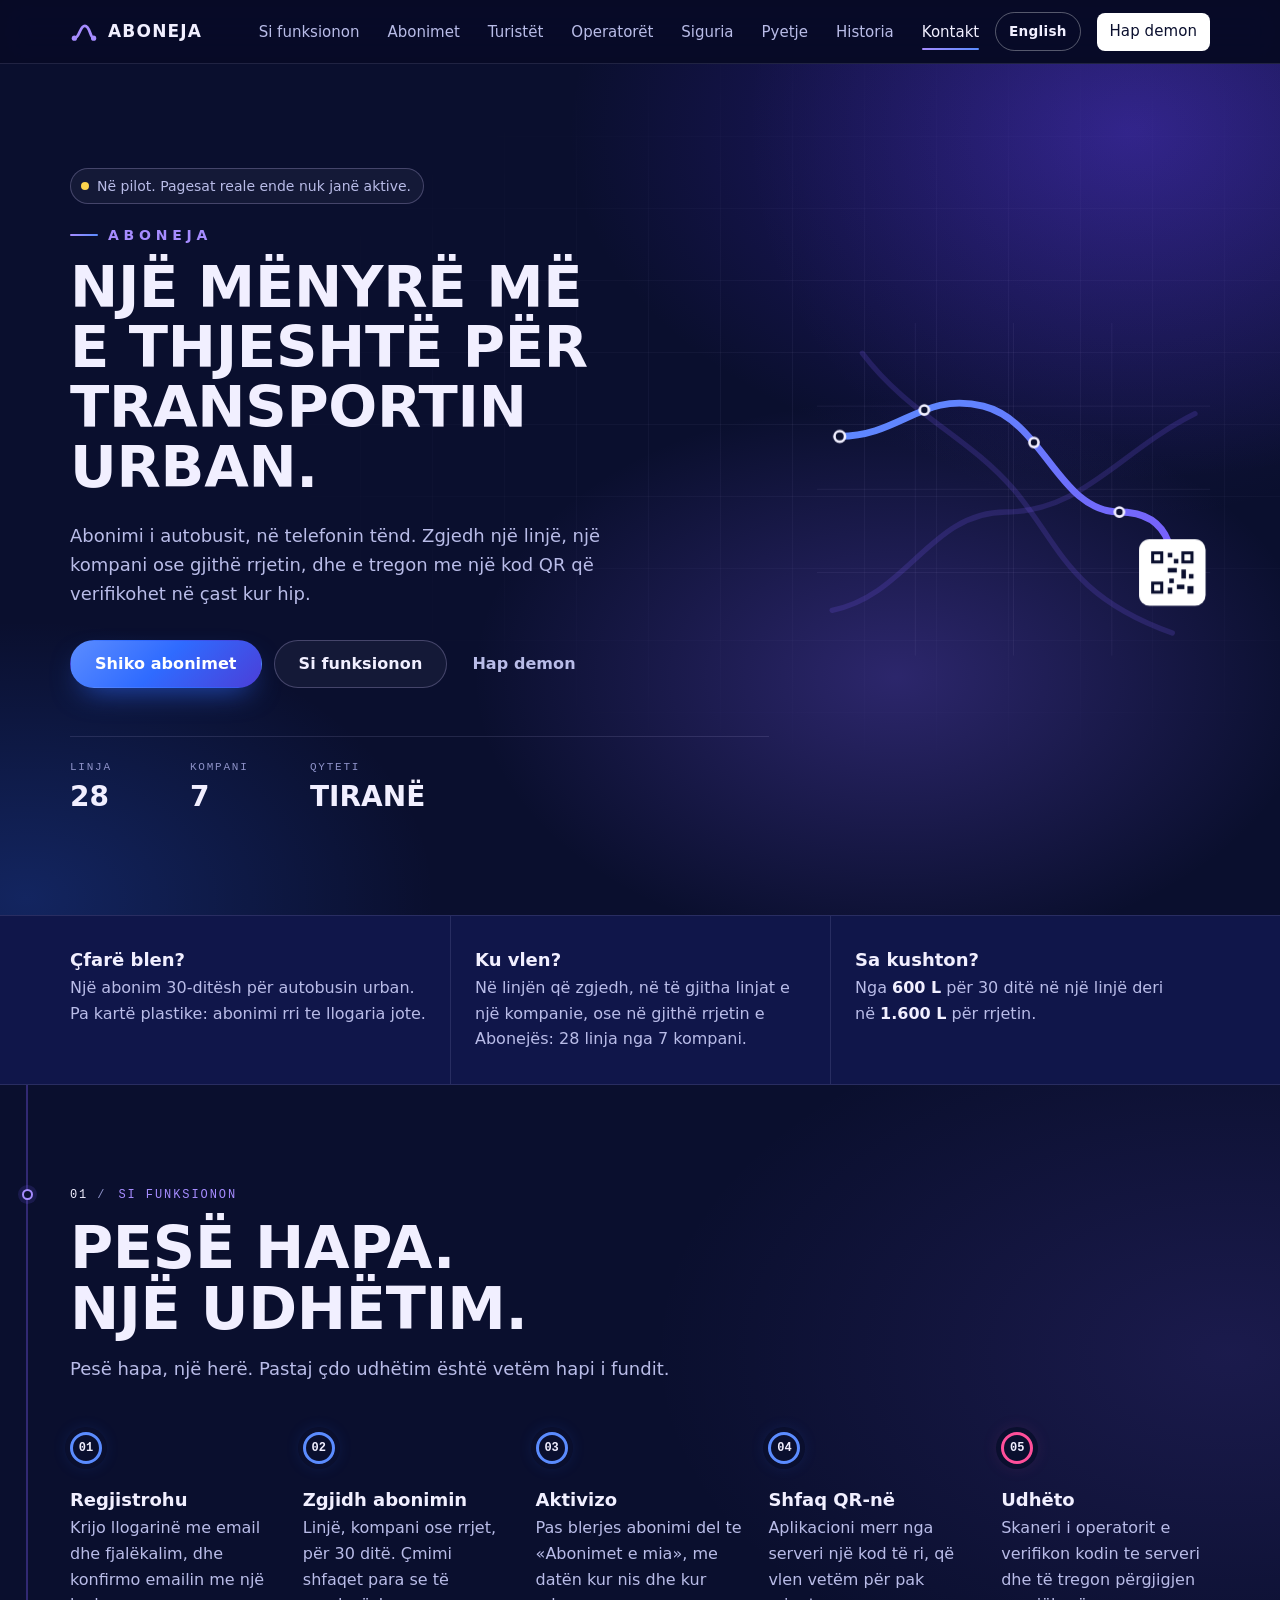
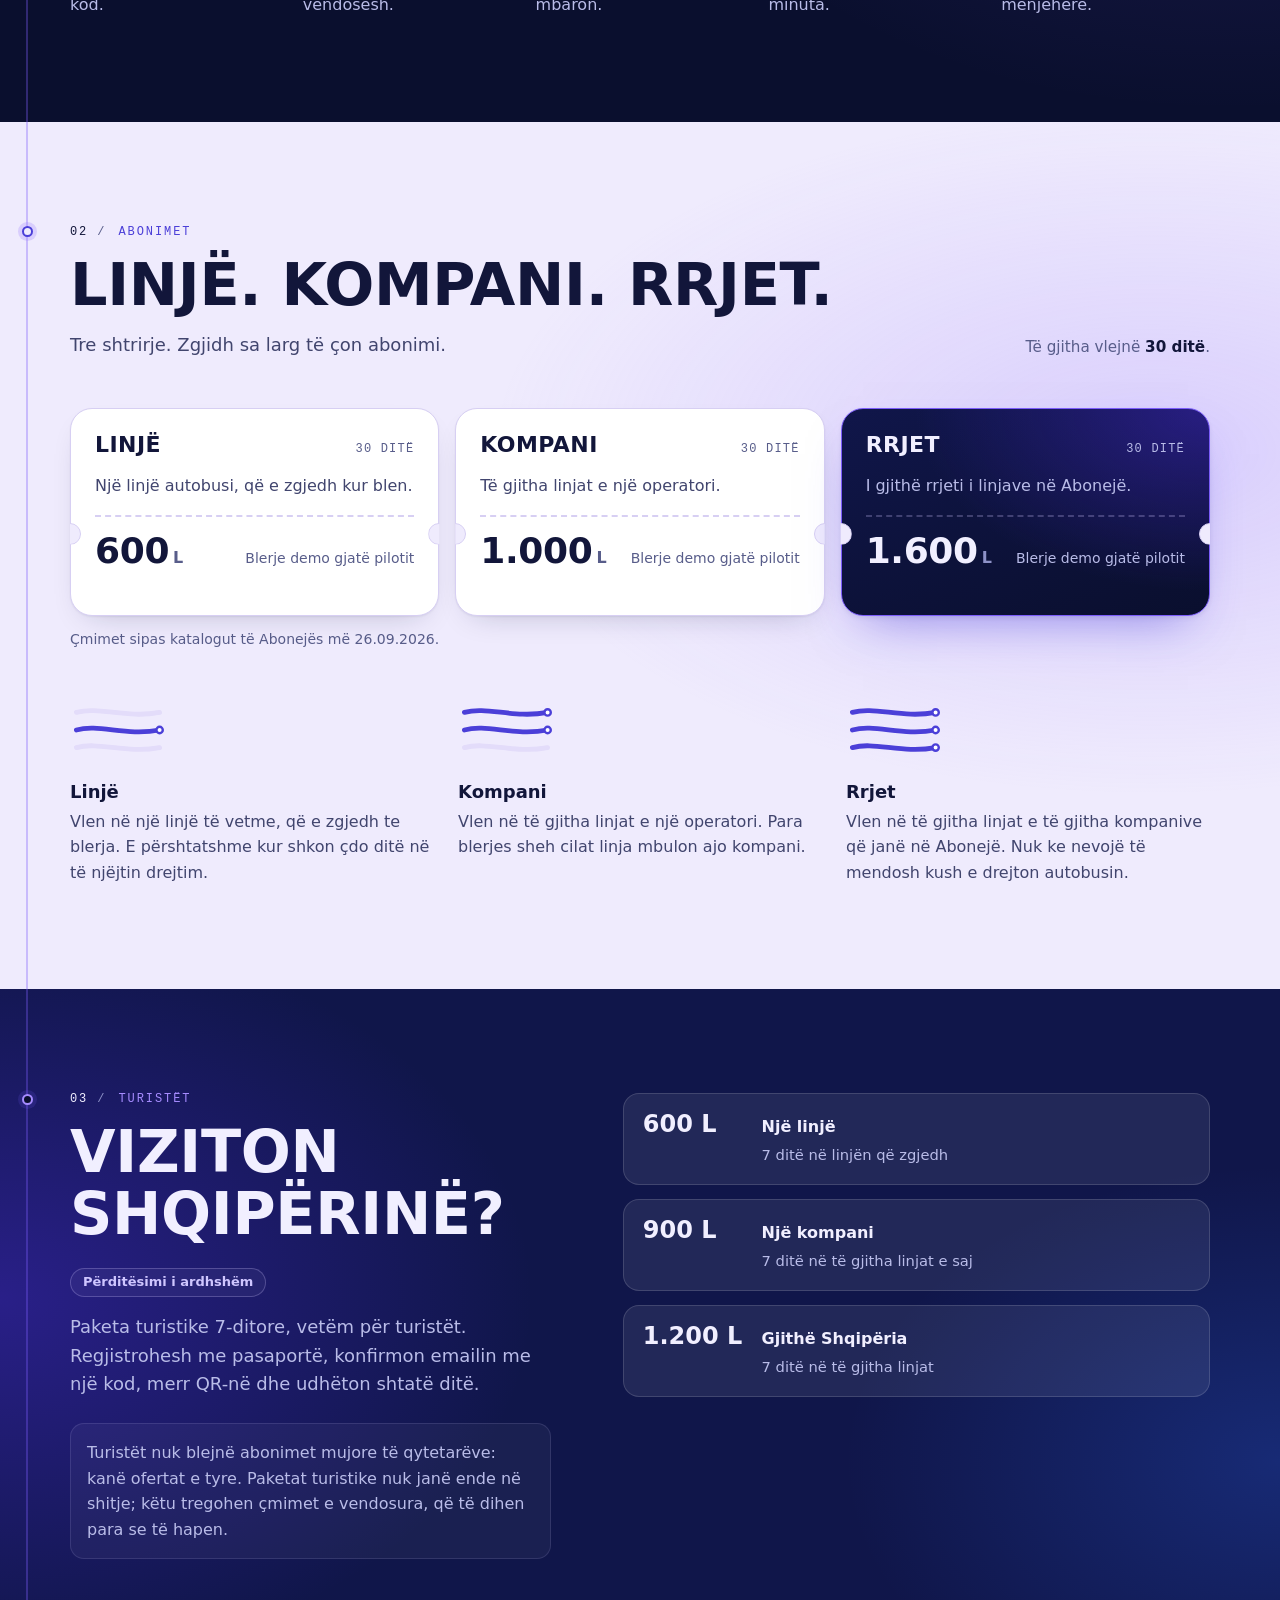
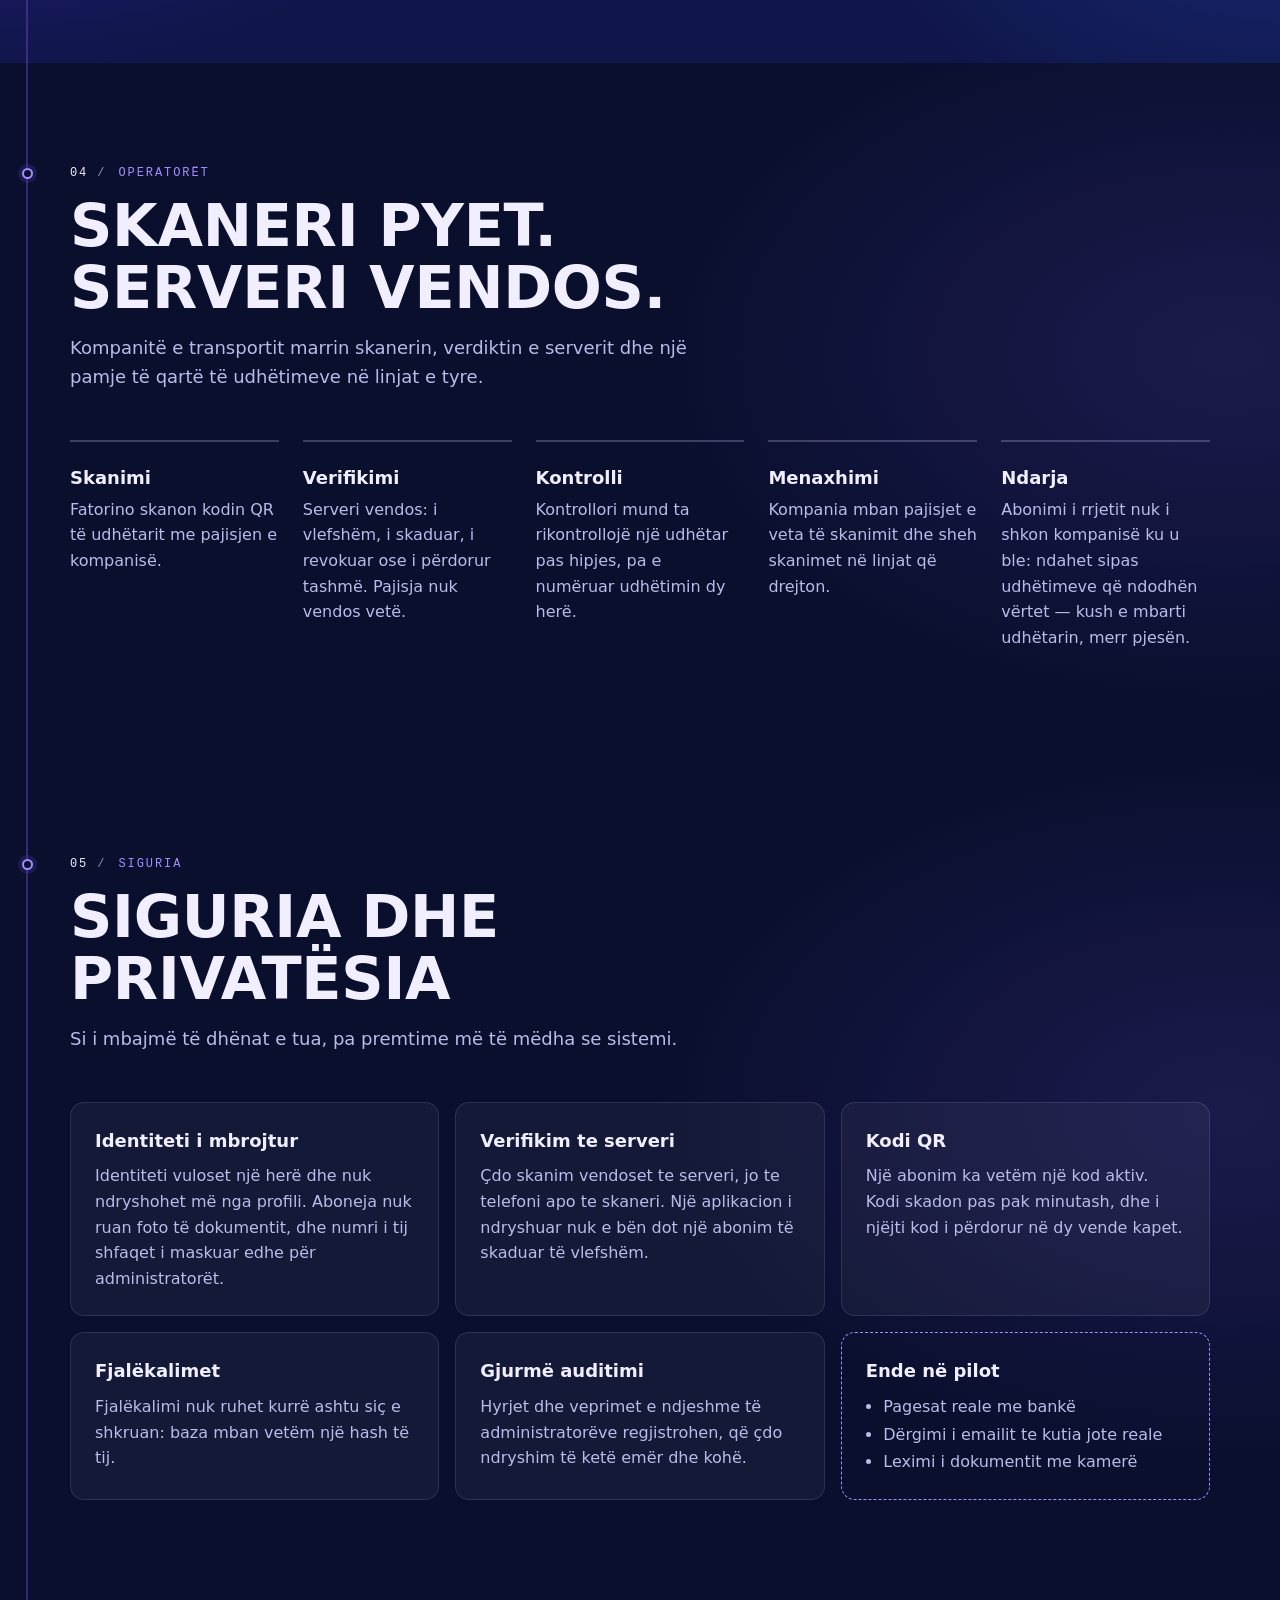
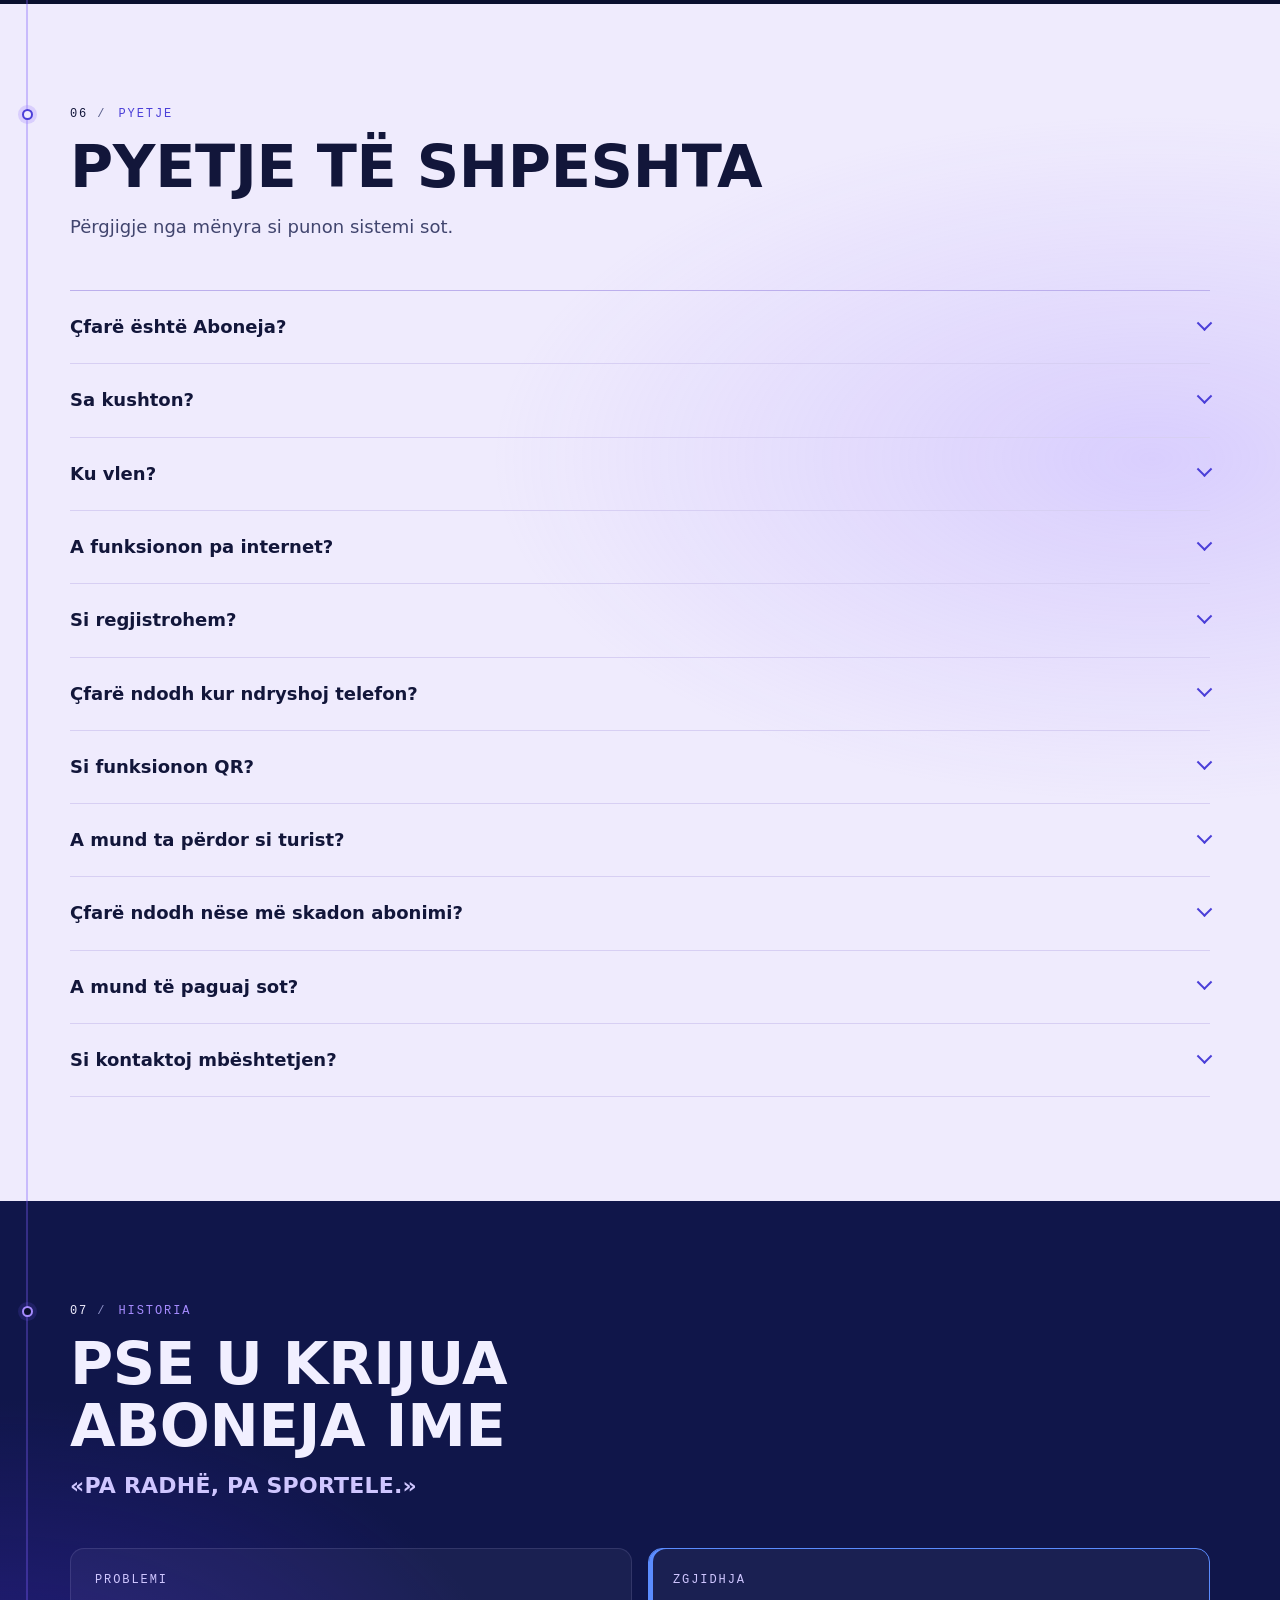
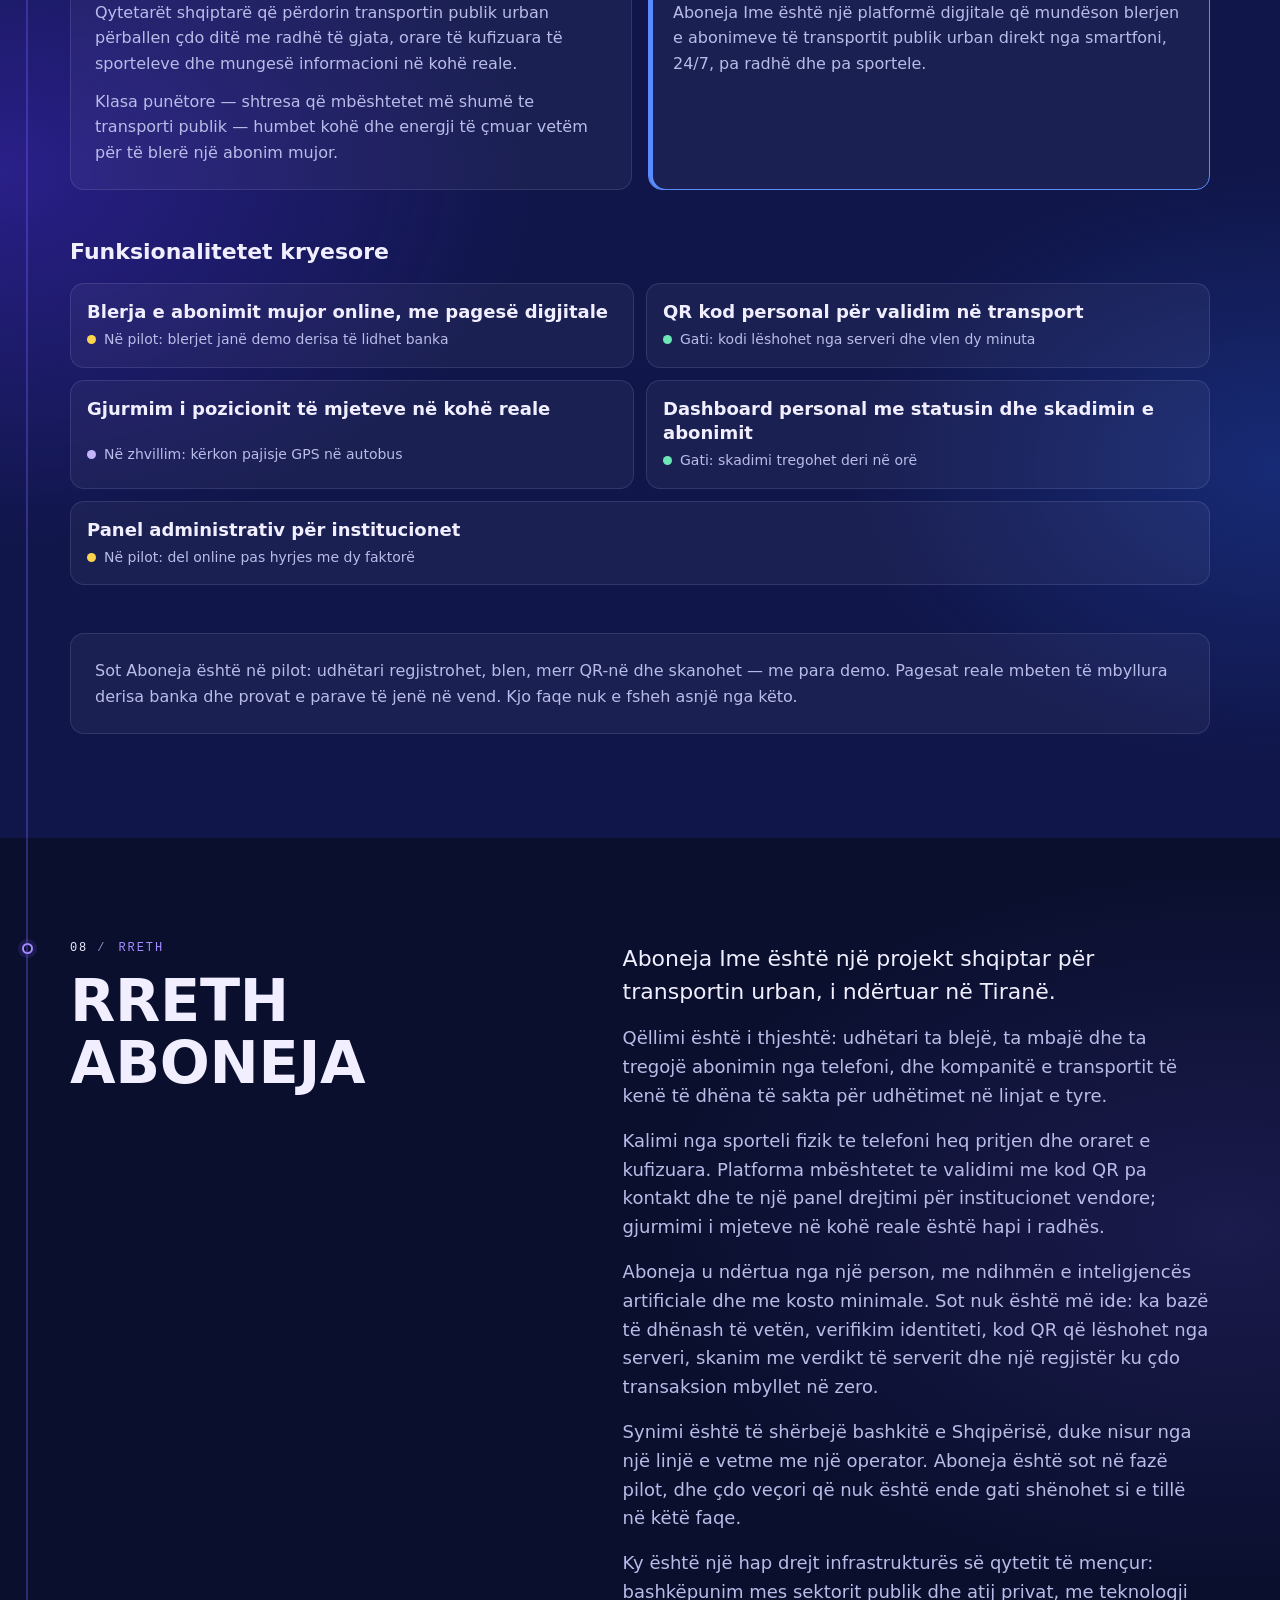
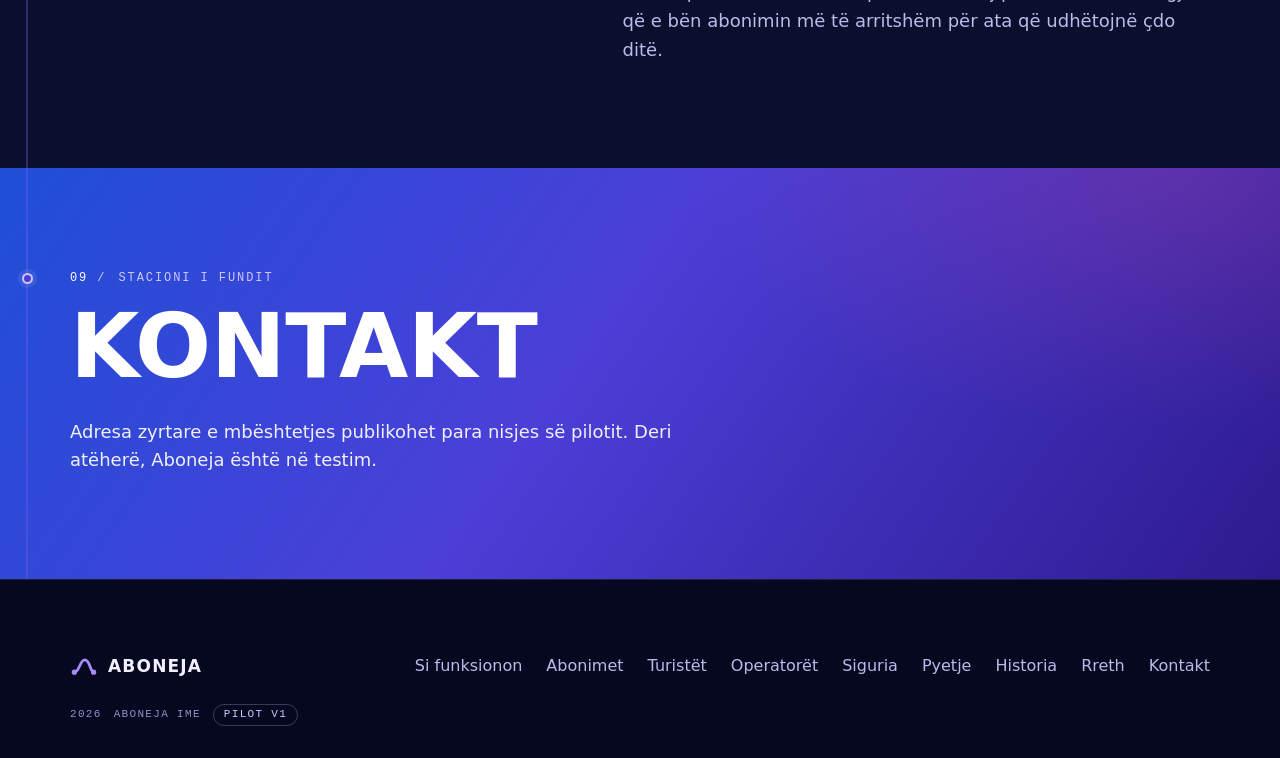
==== commit ea5542c2: "Faqja + demoja: identiteti vjollcë/elektrik, hyrja 6,7 s, prezantimi i demos 6,70 s Burimi: aboneja-" ====
--- a/index.html
+++ b/index.html
@@ -7,12 +7,69 @@
 <title>Aboneja · Abonimi i autobusit në telefonin tënd</title>
 <meta name="description" content="Aboneja është abonimi i autobusit urban në telefon: zgjedh linjën, kompaninë ose gjithë rrjetin, dhe e tregon me një kod QR që verifikohet në çast.">
 <meta name="theme-color" content="#0A0F2E">
-<meta name="color-scheme" content="light">
+<meta name="color-scheme" content="dark">
 <link rel="icon" href="favicon.svg" type="image/svg+xml">
+<!-- Fontet e markës merren që në fillim: «ABONEJA» e hyrjes del te 1,0 s dhe s'duhet të ndërrojë shkronjë para syve. -->
+<link rel="preload" href="fonts/anybody.woff2" as="font" type="font/woff2" crossorigin>
+<link rel="preload" href="fonts/onest.woff2" as="font" type="font/woff2" crossorigin>
 <link rel="stylesheet" href="css/site.css">
+<script src="js/hyrja.js"></script>
 <script type="module" src="js/site.js"></script>
 </head>
 <body>
+<!-- ═══ HYRJA «Rrjeti ndizet» — 6,7 s, hapja e parë e sesionit. Dekor, jo informacion.
+     Qyteti natën → linjat e largëta → «ABONEJA» kyçet te 1,37 s dhe skanohet → linjë,
+     kompani, rrjet ndizen → mjetet mbërrijnë te QR-ja → dyert hapen mbi faqen.
+     Kohët jetojnë te :root i site.css («Kohët e hyrjes»), asgjë këtu. ═══ -->
+<div class="hyrja" data-hyrja aria-hidden="true">
+  <div class="hyrja__dera hyrja__dera--majtas"><div class="hyrja__drita"></div></div>
+  <div class="hyrja__dera hyrja__dera--djathtas"><div class="hyrja__drita"></div></div>
+  <div class="hyrja__skena">
+    <svg class="hyrja__linjat" viewBox="0 0 100 100" preserveAspectRatio="none" focusable="false">
+      <defs>
+        <linearGradient id="hyrja-rryma" x1="0" y1="0" x2="1" y2="0">
+          <stop offset="0" class="ngj-vjollce-thelle"/>
+          <stop offset=".55" class="ngj-vjollce"/>
+          <stop offset="1" class="ngj-elektrik"/>
+        </linearGradient>
+      </defs>
+      <path class="hyrja__larg" pathLength="1" data-d="M-5 9 C 25 5, 60 16, 105 10" d="M-5 9 C 25 5, 60 16, 105 10"/>
+      <path class="hyrja__larg" pathLength="1" data-d="M-5 19 C 30 23, 62 13, 105 20" d="M-5 19 C 30 23, 62 13, 105 20"/>
+      <path class="hyrja__larg" pathLength="1" data-d="M-5 87 C 30 81, 64 93, 105 85" d="M-5 87 C 30 81, 64 93, 105 85"/>
+      <path class="hyrja__larg" pathLength="1" data-d="M-5 96 C 35 91, 70 98, 105 92" d="M-5 96 C 35 91, 70 98, 105 92"/>
+      <path class="hyrja__shtrirja hyrja__shtrirja--rrjet" pathLength="1" data-d="M-5 50 C 26 48, 56 55, 84 62" d="M-5 50 C 26 48, 56 55, 84 62"/>
+      <path class="hyrja__shtrirja hyrja__shtrirja--linje" pathLength="1" data-d="M-5 62 C 22 61, 50 64, 84 62" d="M-5 62 C 22 61, 50 64, 84 62"/>
+      <path class="hyrja__shtrirja hyrja__shtrirja--kompani" pathLength="1" data-d="M-5 74 C 24 76, 52 70, 84 62" d="M-5 74 C 24 76, 52 70, 84 62"/>
+      <path class="hyrja__mjeti hyrja__mjeti--1" pathLength="1" data-d="M-5 62 C 22 61, 50 64, 84 62" d="M-5 62 C 22 61, 50 64, 84 62"/>
+      <path class="hyrja__mjeti hyrja__mjeti--2" pathLength="1" data-d="M-5 74 C 24 76, 52 70, 84 62" d="M-5 74 C 24 76, 52 70, 84 62"/>
+      <path class="hyrja__mjeti hyrja__mjeti--3" pathLength="1" data-d="M-5 50 C 26 48, 56 55, 84 62" d="M-5 50 C 26 48, 56 55, 84 62"/>
+    </svg>
+    <p class="hyrja__etiketa hyrja__etiketa--rrjet">Gjithë rrjeti</p>
+    <p class="hyrja__etiketa hyrja__etiketa--linje">Një linjë</p>
+    <p class="hyrja__etiketa hyrja__etiketa--kompani">Një kompani</p>
+    <div class="hyrja__nyja">
+      <span class="hyrja__nyja-puls"></span>
+      <svg class="hyrja__qr" viewBox="0 0 92 92" focusable="false">
+        <rect class="hyrja__qr-sfondi" x="8" y="8" width="76" height="76" rx="14"/>
+        <path class="hyrja__qr-kendet" pathLength="1" d="M3 24 V3 H24 M68 3 H89 V24 M89 68 V89 H68 M24 89 H3 V68"/>
+        <g class="hyrja__qr-kodi" transform="translate(18 18)">
+          <rect x="0" y="0" width="16" height="16"/><rect x="40" y="0" width="16" height="16"/><rect x="0" y="40" width="16" height="16"/>
+          <rect x="4" y="4" width="8" height="8" class="hyrja__qr-vrima"/><rect x="44" y="4" width="8" height="8" class="hyrja__qr-vrima"/><rect x="4" y="44" width="8" height="8" class="hyrja__qr-vrima"/>
+          <rect x="22" y="2" width="6" height="6"/><rect x="30" y="10" width="6" height="6"/><rect x="22" y="22" width="12" height="6"/>
+          <rect x="40" y="24" width="6" height="12"/><rect x="50" y="30" width="6" height="6"/><rect x="24" y="36" width="6" height="6"/>
+          <rect x="22" y="48" width="6" height="8"/><rect x="34" y="44" width="10" height="6"/><rect x="48" y="46" width="8" height="10"/>
+        </g>
+      </svg>
+    </div>
+    <div class="hyrja__marka">
+      <p class="hyrja__fjala" data-fjala="Aboneja"><span>A</span><span>b</span><span>o</span><span>n</span><span>e</span><span>j</span><span>a</span><span class="hyrja__skaneri"></span></p>
+      <p class="hyrja__motoja">Abonimi i autobusit, në telefonin tënd.</p>
+    </div>
+  </div>
+  <span class="hyrja__cara"></span>
+  <span class="hyrja__progresi"></span>
+  <span class="hyrja__kalo">Kalo</span>
+</div>
 <a class="skip" href="#permbajtja">Kalo te përmbajtja</a>
 
 <header class="topbar" data-topbar>
@@ -30,8 +87,8 @@
       <a href="#turistet">Turistët</a>
       <a href="#operatoret">Operatorët</a>
       <a href="#siguria">Siguria</a>
+      <a href="#pyetje">Pyetje</a>
       <a href="#historia">Historia</a>
-      <a href="#pyetje">Pyetje</a>
       <a href="#kontakt">Kontakt</a>
       <button class="lang-toggle" type="button" data-lang-toggle aria-label="Switch to English">English</button>
       <a class="btn btn--small btn--light nav__app" data-app-link href="#abonimet">Hap aplikacionin</a>
@@ -68,8 +125,8 @@
         <svg class="route-map" viewBox="0 0 520 440" focusable="false">
           <defs>
             <linearGradient id="linja-kryesore" x1="0" y1="0" x2="1" y2="1">
-              <stop offset="0" stop-color="#5B8CFF"/>
-              <stop offset="1" stop-color="#8B6CFF"/>
+              <stop offset="0" class="ngj-elektrik-drite"/>
+              <stop offset="1" class="ngj-vjollce"/>
             </linearGradient>
           </defs>
           <g class="route-map__grid">
@@ -119,11 +176,14 @@
     </div>
   </section>
 
+  <!-- Rruga e faqes: kapitujt 01–09 si stacione të së njëjtës linjë. -->
+  <div class="kapitujt">
+
   <!-- ═══ SI FUNKSIONON ══════════════════════════════════════════════════ -->
   <section class="section" id="si-funksionon" aria-labelledby="si-titulli">
     <div class="wrap">
       <div class="section__head">
-        <h2 class="section__title" id="si-titulli">Si funksionon</h2>
+        <h2 class="kapitulli" id="si-titulli"><span class="kapitulli__stacioni"><span class="kapitulli__nr">01</span> <span class="kapitulli__emri">Si funksionon</span></span> <span class="kapitulli__titulli">Pesë hapa. Një udhëtim.</span></h2>
         <p class="section__lead">Pesë hapa, një herë. Pastaj çdo udhëtim është vetëm hapi i fundit.</p>
       </div>
       <ol class="journey">
@@ -157,11 +217,11 @@
   </section>
 
   <!-- ═══ ABONIMET ═══════════════════════════════════════════════════════ -->
-  <section class="section section--tint" id="abonimet" aria-labelledby="abonimet-titulli">
+  <section class="section section--lejla" id="abonimet" aria-labelledby="abonimet-titulli">
     <div class="wrap">
       <div class="section__head section__head--split">
         <div>
-          <h2 class="section__title" id="abonimet-titulli">Abonimet</h2>
+          <h2 class="kapitulli" id="abonimet-titulli"><span class="kapitulli__stacioni"><span class="kapitulli__nr">02</span> <span class="kapitulli__emri">Abonimet</span></span> <span class="kapitulli__titulli">Linjë. Kompani. Rrjet.</span></h2>
           <p class="section__lead">Tre shtrirje. Zgjidh sa larg të çon abonimi.</p>
         </div>
         <!-- V1 shet vetëm 30-ditëshin. Kohëzgjatja e dytë u hoq me vendim, 20 shtator 2026. -->
@@ -192,10 +252,10 @@
 
   <!-- ═══ PËR TURISTËT ═══════════════════════════════════════════════════ -->
   <section class="section section--night" id="turistet" aria-labelledby="turistet-titulli">
-    <div class="wrap split split--reverse">
+    <div class="wrap split">
       <div>
+        <h2 class="kapitulli" id="turistet-titulli"><span class="kapitulli__stacioni"><span class="kapitulli__nr">03</span> <span class="kapitulli__emri">Turistët</span></span> <span class="kapitulli__titulli">Viziton Shqipërinë?</span></h2>
         <p class="tag tag--light">Përditësimi i ardhshëm</p>
-        <h2 class="section__title" id="turistet-titulli">Viziton Shqipërinë?</h2>
         <p class="section__lead">Paketa turistike 7-ditore, vetëm për turistët. Regjistrohesh me pasaportë, konfirmon emailin me një kod, merr QR-në dhe udhëton shtatë ditë.</p>
         <p class="note-light">Turistët nuk blejnë abonimet mujore të qytetarëve: kanë ofertat e tyre. Paketat turistike nuk janë ende në shitje; këtu tregohen çmimet e vendosura, që të dihen para se të hapen.</p>
       </div>
@@ -210,7 +270,7 @@
   <section class="section" id="operatoret" aria-labelledby="operatoret-titulli">
     <div class="wrap">
       <div class="section__head">
-        <h2 class="section__title" id="operatoret-titulli">Për operatorët</h2>
+        <h2 class="kapitulli" id="operatoret-titulli"><span class="kapitulli__stacioni"><span class="kapitulli__nr">04</span> <span class="kapitulli__emri">Operatorët</span></span> <span class="kapitulli__titulli">Skaneri pyet. Serveri vendos.</span></h2>
         <p class="section__lead">Kompanitë e transportit marrin skanerin, verdiktin e serverit dhe një pamje të qartë të udhëtimeve në linjat e tyre.</p>
       </div>
       <dl class="roles">
@@ -224,10 +284,10 @@
   </section>
 
   <!-- ═══ SIGURIA ════════════════════════════════════════════════════════ -->
-  <section class="section section--tint" id="siguria" aria-labelledby="siguria-titulli">
+  <section class="section" id="siguria" aria-labelledby="siguria-titulli">
     <div class="wrap">
       <div class="section__head">
-        <h2 class="section__title" id="siguria-titulli">Siguria dhe privatësia</h2>
+        <h2 class="kapitulli" id="siguria-titulli"><span class="kapitulli__stacioni"><span class="kapitulli__nr">05</span> <span class="kapitulli__emri">Siguria</span></span> <span class="kapitulli__titulli">Siguria dhe privatësia</span></h2>
         <p class="section__lead">Si i mbajmë të dhënat e tua, pa premtime më të mëdha se sistemi.</p>
       </div>
       <div class="security">
@@ -249,10 +309,10 @@
   </section>
 
   <!-- ═══ PYETJE ═════════════════════════════════════════════════════════ -->
-  <section class="section" id="pyetje" aria-labelledby="pyetje-titulli">
+  <section class="section section--lejla" id="pyetje" aria-labelledby="pyetje-titulli">
     <div class="wrap faq-wrap">
       <div class="section__head">
-        <h2 class="section__title" id="pyetje-titulli">Pyetje të shpeshta</h2>
+        <h2 class="kapitulli" id="pyetje-titulli"><span class="kapitulli__stacioni"><span class="kapitulli__nr">06</span> <span class="kapitulli__emri">Pyetje</span></span> <span class="kapitulli__titulli">Pyetje të shpeshta</span></h2>
         <p class="section__lead">Përgjigje nga mënyra si punon sistemi sot.</p>
       </div>
       <div class="faq" data-faq>
@@ -278,7 +338,7 @@
   <section class="section section--night story" id="historia" aria-labelledby="historia-titulli">
     <div class="wrap">
       <div class="section__head">
-        <h2 class="section__title" id="historia-titulli">Pse u krijua Aboneja Ime</h2>
+        <h2 class="kapitulli" id="historia-titulli"><span class="kapitulli__stacioni"><span class="kapitulli__nr">07</span> <span class="kapitulli__emri">Historia</span></span> <span class="kapitulli__titulli">Pse u krijua Aboneja Ime</span></h2>
         <p class="section__lead story__slogan">«Pa radhë, pa sportele.»</p>
       </div>
 
@@ -323,10 +383,10 @@
     </div>
   </section>
 
-  <section class="section section--tint" id="rreth" aria-labelledby="rreth-titulli">
+  <section class="section" id="rreth" aria-labelledby="rreth-titulli">
     <div class="wrap split">
-      <div>
-        <h2 class="section__title" id="rreth-titulli">Rreth Aboneja</h2>
+      <div class="split__anchor">
+        <h2 class="kapitulli" id="rreth-titulli"><span class="kapitulli__stacioni"><span class="kapitulli__nr">08</span> <span class="kapitulli__emri">Rreth</span></span> <span class="kapitulli__titulli">Rreth Aboneja</span></h2>
       </div>
       <div class="prose">
         <p>Aboneja Ime është një projekt shqiptar për transportin urban, i ndërtuar në Tiranë.</p>
@@ -342,10 +402,11 @@
   <!-- ═══ KONTAKT ════════════════════════════════════════════════════════ -->
   <section class="section contact" id="kontakt" aria-labelledby="kontakt-titulli">
     <div class="wrap contact__inner">
-      <h2 class="section__title" id="kontakt-titulli">Kontakt</h2>
+      <h2 class="kapitulli" id="kontakt-titulli"><span class="kapitulli__stacioni"><span class="kapitulli__nr">09</span> <span class="kapitulli__emri">Stacioni i fundit</span></span> <span class="kapitulli__titulli">Kontakt</span></h2>
       <p class="contact__text" data-fill="contact-main">Adresa zyrtare e mbështetjes publikohet para nisjes së pilotit. Deri atëherë, Aboneja është në testim.</p>
     </div>
   </section>
+  </div>
 </main>
 
 <footer class="footer">
@@ -360,8 +421,8 @@
       <a href="#turistet">Turistët</a>
       <a href="#operatoret">Operatorët</a>
       <a href="#siguria">Siguria</a>
+      <a href="#pyetje">Pyetje</a>
       <a href="#historia">Historia</a>
-      <a href="#pyetje">Pyetje</a>
       <a href="#rreth">Rreth</a>
       <a href="#kontakt">Kontakt</a>
     </nav>
--- a/css/site.css
+++ b/css/site.css
@@ -1,69 +1,110 @@
 /* ══════════════════════════════════════════════════════════════════════════
    ABONEJA — website publik
-   «Linja»: një linjë autobusi që të çon nga pyetja te QR-ja.
+   «Rrjeti ndizet»: qyteti natën, linjat që ndizen, një kod që verifikohet në çast.
 
    Tri fytyra të Abonejës, secila për audiencën e vet:
      website        emocional, i pastër, për qytetarin      ← ky skedar
      Admin Console  racional, i dendur, për biznesin
      Kabina         futuriste, teknike, për makinën
 
-   Toka: letër lavender e çelët. Nata: vetëm hero, turistët dhe fundi.
-   Blu elektrike = linja dhe veprimi. Rozë = vetëm pulsi i QR-së.
-   RREGULL: asnjë ngjyrë jashtë :root.
+   Identiteti (26 shtator 2026 — kthim te origjina): nata navy është struktura,
+   vjollca është atmosfera, bluja elektrike është veprimi, lejla është drita e
+   kapitujve të çelët. Rozë = vetëm pulsi i QR-së.
+
+   Shkronjat — tri role, asnjë i katërt:
+     Anybody, e zgjeruar, KAPITALE   titujt, marka, çmimet: gjerësia = linja horizontale
+     Onest                           teksti dhe ndërfaqja
+     JetBrains Mono                  stacionet (01 / …), numrat e vegjël, numëruesi
+
+   Lëvizja: një moment i orkestruar (hyrja), pastaj vetëm lëvizje që thotë diçka —
+   linja që mbushet kur zbret faqen, butoni që i përgjigjet dorës.
+   RREGULL: asnjë ngjyrë jashtë :root. Kohët e hyrjes: vetëm te :root.
    ══════════════════════════════════════════════════════════════════════════ */
 
+@font-face { font-family: "Anybody"; src: url("../fonts/anybody.woff2") format("woff2"); font-weight: 100 900; font-stretch: 50% 150%; font-style: normal; font-display: swap; }
+/* I njëjti skedar, pa ndërrim: «ABONEJA» e hyrjes pret shkronjën e vet në vend që të dalë me një tjetër. */
+@font-face { font-family: "Anybody Hyrja"; src: url("../fonts/anybody.woff2") format("woff2"); font-weight: 100 900; font-stretch: 50% 150%; font-style: normal; font-display: block; }
+@font-face { font-family: "Onest"; src: url("../fonts/onest.woff2") format("woff2"); font-weight: 100 900; font-style: normal; font-display: swap; }
+@font-face { font-family: "JetBrains Mono"; src: url("../fonts/jetbrains-mono.woff2") format("woff2"); font-weight: 400 600; font-style: normal; font-display: swap; }
+
 :root {
+  /* Nata — struktura */
+  --nata: #060820;
   --midnight: #0A0F2E;
-  --midnight-2: #121A4A;
+  --midnight-2: #10164A;
   --midnight-3: #1B2463;
+  /* Vjollca — atmosfera */
+  --violet-deep: #2E1A8F;
+  --indigo: #4B3FD8;
+  --violet: #7B5CFA;
+  --violet-bright: #A68CFF;
+  --lavender: #CFC6FF;
+  --lavender-soft: #E7E3FA;
+  /* Lejla — drita e kapitujve të çelët */
+  --lejla: #EFEBFD;
+  --lejla-2: #E3DCFA;
+  --white: #FFFFFF;
+  /* Bluja elektrike — veprimi */
   --electric: #2F6BFF;
   --electric-bright: #5B8CFF;
   --electric-deep: #1F4FD6;
-  --indigo: #4B3FD8;
-  --violet: #7B5CFA;
-  --lavender: #CFC6FF;
-  --lavender-soft: #E7E3FA;
-  --paper: #F6F5FC;
-  --paper-2: #EFEDF9;
-  --white: #FFFFFF;
+  /* Rozë — vetëm pulsi i QR-së */
+  --pink: #FF4F9A;
+  /* Boja mbi lejla */
   --ink: #12163A;
-  --ink-2: #474C74;
-  --ink-3: #6D7299;
-  --line: #DAD6EE;
-  --line-strong: #C3BDE3;
-  --pink: #FF4F9A;
-  --on-night: #EEF0FF;
-  --on-night-2: #B4B9E6;
-  --on-night-3: #8187BF;
-  --night-line: rgba(207, 198, 255, .16);
-  --night-glass: rgba(255, 255, 255, .06);
-  --topbar-glass: rgba(10, 15, 46, .78);
-  --halo-violet: rgba(123, 92, 250, .28);
-  --halo-blue: rgba(47, 107, 255, .22);
-  --shadow-soft: 0 1px 2px rgba(18, 22, 58, .06), 0 12px 32px -18px rgba(18, 22, 58, .28);
-  --shadow-lift: 0 2px 4px rgba(18, 22, 58, .06), 0 22px 44px -22px rgba(47, 107, 255, .45);
+  --ink-2: #41456E;
+  --ink-3: #585D8A;
+  --line: #D7CFF3;
+  --line-strong: #BCAFEC;
+  /* Teksti mbi natë */
+  --on-night: #F1EFFF;
+  --on-night-2: #B9BCE8;
+  --on-night-3: #8E92C8;
+  /* Dritat e mjedisit: gradientë si ndriçim, jo dekor i ngjitur mbi përbërës */
+  --night-line: rgba(207, 198, 255, .13);
+  --night-line-2: rgba(207, 198, 255, .26);
+  --night-glass: rgba(255, 255, 255, .045);
+  --glass-strong: rgba(255, 255, 255, .08);
+  --glass-edge: rgba(255, 255, 255, .14);
+  --glass-edge-strong: rgba(255, 255, 255, .32);
+  --topbar-glass: rgba(7, 10, 34, .74);
+  --halo-violet: rgba(123, 92, 250, .30);
+  --halo-violet-soft: rgba(123, 92, 250, .15);
+  --halo-deep: rgba(76, 44, 222, .42);
+  --halo-blue: rgba(47, 107, 255, .24);
+  --halo-pink: rgba(255, 79, 154, .18);
+  --halo-lejla: rgba(166, 140, 255, .30);
+  --glow-electric: rgba(91, 140, 255, .60);
+  --glow-violet: rgba(166, 140, 255, .60);
+  --sheen: rgba(255, 255, 255, .26);
+  --rruga: rgba(123, 92, 250, .34);
+  --shadow-soft: 0 1px 2px rgba(18, 22, 58, .06), 0 12px 32px -18px rgba(18, 22, 58, .30);
+  --shadow-lift: 0 2px 4px rgba(18, 22, 58, .08), 0 24px 48px -22px rgba(75, 63, 216, .55);
+  --shadow-btn: 0 12px 30px -12px rgba(47, 107, 255, .80);
+  --shadow-btn-hover: 0 18px 40px -12px rgba(91, 140, 255, .95);
   --focus: 0 0 0 3px var(--white), 0 0 0 5px var(--electric);
   --focus-night: 0 0 0 3px var(--midnight), 0 0 0 5px var(--electric-bright);
+  --maska: #000;
   /* Gjendjet e funksionaliteteve mbi natë — «Pse u krijua», 23 shtator 2026 */
   --state-ready: #6EE7B7;
   --state-pilot: #FCD34D;
   --state-dev: #C4B5FD;
-  --glass-strong: rgba(255, 255, 255, .08);
-  --glass-edge: rgba(255, 255, 255, .16);
-  --glass-edge-strong: rgba(255, 255, 255, .35);
-
-  --font-display: "Segoe UI Variable Display", "SF Pro Display", "Helvetica Neue", Roboto, system-ui, sans-serif;
-  --font-text: "Segoe UI Variable Text", "SF Pro Text", "Helvetica Neue", Roboto, system-ui, sans-serif;
-
-  /* Shkallë 1.25, e rrumbullakosur në pikselë të plotë */
+
+  --font-display: "Anybody", "Arial Black", "Segoe UI Variable Display", system-ui, sans-serif;
+  --font-text: "Onest", "Segoe UI Variable Text", "SF Pro Text", Roboto, system-ui, sans-serif;
+  --font-mono: "JetBrains Mono", ui-monospace, "Cascadia Mono", Consolas, monospace;
+
+  /* Shkalla klasike e Bringhurst-it, në pikselë të plotë */
+  --t-xs: 12px;
   --t-sm: 14px;
   --t-md: 16px;
   --t-lg: 18px;
   --t-xl: 22px;
   --t-2xl: 28px;
   --t-3xl: 36px;
-  --t-4xl: 46px;
+  --t-4xl: 48px;
   --t-5xl: 60px;
+  --t-6xl: 84px;
 
   --s-1: 4px;
   --s-2: 8px;
@@ -83,47 +124,99 @@
   --wrap: 1140px;
   --gutter: 20px;
   --topbar-h: 64px;
+  --rruga-x: 44px;
+
+  /* Lëvizja — një kurbë nënshkrim, tri kohëzgjatje */
   --ease: cubic-bezier(.2, .7, .2, 1);
+  --ease-in: cubic-bezier(.4, 0, 1, 1);
+  --ease-io: cubic-bezier(.65, 0, .35, 1);
+  --ease-kyc: cubic-bezier(.16, 1, .3, 1);
+  --d-shpejt: .16s;
+  --d-mes: .42s;
+  --d-ngadale: .9s;
+
+  /* ── Kohët e hyrjes — burimi i vetëm (Irdi, 26 shtator: 6,7 s, momenti te 1,37 s) ──
+     Çdo vonesë e hyrjes nis nga njëra prej këtyre rrahjeve. */
+  --h-totali: 6.7s;        /* nga vizatimi i parë te faqja */
+  --h-thellesia: .4s;      /* linjat e largëta dalin */
+  --h-marka: .92s;         /* shkronjat nisin të mblidhen */
+  --h-momenti: 1.37s;      /* «ABONEJA» kyçet dhe skanohet */
+  --h-identiteti: 2s;      /* shenja, motoja, linjë · kompani · rrjet */
+  --h-kulmi: 4.5s;         /* mjetet drejt QR-së, drita në maksimum */
+  --h-kalimi: 5.8s;        /* skena zbehet */
+  --h-dyert: 6s;           /* dyert hapen dhe mbarojnë te --h-totali */
 }
 
 /* ══ Bazat ════════════════════════════════════════════════════════════════ */
 *, *::before, *::after { box-sizing: border-box; }
-html { scroll-behavior: smooth; scroll-padding-top: calc(var(--topbar-h) + var(--s-4)); -webkit-text-size-adjust: 100%; }
+html { scroll-behavior: smooth; scroll-padding-top: calc(var(--topbar-h) + var(--s-4)); -webkit-text-size-adjust: 100%; background: var(--midnight); }
 body {
-  margin: 0; background: var(--paper); color: var(--ink);
+  margin: 0; background: var(--midnight); color: var(--on-night);
   font: 400 var(--t-md)/1.6 var(--font-text);
   -webkit-font-smoothing: antialiased; text-rendering: optimizeLegibility;
 }
 img, svg { display: block; max-width: 100%; }
-a { color: var(--electric-deep); text-underline-offset: 3px; }
-h1, h2, h3 { margin: 0; font-family: var(--font-display); color: inherit; }
+a { color: var(--violet-bright); text-underline-offset: 3px; }
+h1, h2, h3 { margin: 0; color: inherit; }
+h1, h2 { font-family: var(--font-display); }
+h3 { font-family: var(--font-text); }
 p { margin: 0; }
+::selection { background: var(--violet); color: var(--white); }
 [hidden] { display: none !important; }
-:focus-visible { outline: none; box-shadow: var(--focus); border-radius: var(--r-sm); }
+:focus-visible { outline: none; box-shadow: var(--focus-night); border-radius: var(--r-sm); }
+.section--lejla :focus-visible { box-shadow: var(--focus); }
 .sr-only { position: absolute; width: 1px; height: 1px; overflow: hidden; clip: rect(0 0 0 0); white-space: nowrap; }
 .skip { position: absolute; left: var(--s-4); top: -60px; z-index: 100; padding: var(--s-2) var(--s-4); background: var(--white); color: var(--ink); border-radius: var(--r-sm); }
 .skip:focus { top: var(--s-3); }
 
 .wrap { width: 100%; max-width: calc(var(--wrap) + 2 * var(--gutter)); margin: 0 auto; padding: 0 var(--gutter); }
 
-/* ══ Butonat ══════════════════════════════════════════════════════════════ */
+/* Ngjyrat e gradientëve SVG vijnë nga këtu, jo nga atributet e HTML-së. */
+.ngj-vjollce-thelle { stop-color: var(--violet-deep); }
+.ngj-vjollce { stop-color: var(--violet); }
+.ngj-elektrik { stop-color: var(--electric); }
+.ngj-elektrik-drite { stop-color: var(--electric-bright); }
+
+/* ══ Butonat — i përgjigjen dorës: ngrihen pak, ndizen, shtypen ═══════════ */
 .btn {
+  position: relative; isolation: isolate; overflow: hidden;
   display: inline-flex; align-items: center; justify-content: center; gap: var(--s-2);
   min-height: 48px; padding: 0 var(--s-5); border-radius: var(--r-full);
-  border: 1px solid transparent; font: 600 var(--t-md)/1 var(--font-text); text-decoration: none; cursor: pointer;
-  transition: transform .18s var(--ease), background-color .18s var(--ease), box-shadow .18s var(--ease), border-color .18s var(--ease);
-}
-.btn:active { transform: translateY(1px); }
-.btn--primary { background: var(--electric-bright); color: var(--on-night); box-shadow: 0 10px 28px -12px var(--electric); }
-.btn--primary:hover { background: var(--electric-deep); }
-.btn--ghost-light { border-color: var(--night-line); color: var(--on-night); background: var(--night-glass); }
-.btn--ghost-light:hover { border-color: var(--lavender); }
+  border: 1px solid transparent; font: 600 var(--t-md)/1 var(--font-text); letter-spacing: .005em; text-decoration: none; cursor: pointer;
+  transition: transform var(--d-shpejt) var(--ease), background-color .2s var(--ease), box-shadow .2s var(--ease), border-color .2s var(--ease), color .2s var(--ease);
+}
+.btn:hover { transform: translateY(-1px); }
+.btn:active { transform: translateY(0) scale(.98); transition-duration: 80ms; }
+.btn--primary {
+  color: var(--white);
+  background: linear-gradient(135deg, var(--electric-bright), var(--electric) 48%, var(--indigo));
+  box-shadow: var(--shadow-btn);
+}
+/* Një shkëlqim i vetëm kalon mbi butonin kryesor kur i afrohesh — jo animacion në pritje. */
+.btn--primary::after {
+  content: ""; position: absolute; inset: 0; z-index: -1;
+  background: linear-gradient(105deg, transparent 30%, var(--sheen) 50%, transparent 70%);
+  transform: translateX(-120%); transition: transform .7s var(--ease);
+}
+.btn--primary:hover { box-shadow: var(--shadow-btn-hover); }
+.btn--primary:hover::after { transform: translateX(120%); }
+.btn--ghost-light { border-color: var(--night-line-2); color: var(--on-night); background: var(--night-glass); }
+.btn--ghost-light:hover { border-color: var(--violet-bright); background: var(--glass-strong); }
 .btn--quiet-light { color: var(--on-night-2); padding: 0 var(--s-3); }
 .btn--quiet-light:hover { color: var(--on-night); }
 .btn--light { background: var(--white); color: var(--midnight); }
+.btn--light:hover { background: var(--lavender); }
 .btn--small { min-height: 38px; padding: 0 var(--s-4); font-size: var(--t-sm); }
 .btn[aria-disabled="true"] { opacity: .6; cursor: default; pointer-events: none; }
-.hero :focus-visible, .section--night :focus-visible, .topbar :focus-visible, .footer :focus-visible { box-shadow: var(--focus-night); }
+
+/* Lidhjet në tekst: vija rritet nga e majta te kalimi i miut. */
+.prose a, .contact__text a, .footer__nav a {
+  text-decoration: none;
+  background: linear-gradient(currentColor, currentColor) no-repeat 0 100% / 0% 1px;
+  transition: background-size .3s var(--ease), color .2s var(--ease);
+}
+.prose a:hover, .contact__text a:hover, .footer__nav a:hover { background-size: 100% 1px; }
+.btn--quiet-light:hover { text-decoration: underline; text-decoration-color: var(--violet-bright); text-underline-offset: 5px; }
 
 /* ══ Kreu ═════════════════════════════════════════════════════════════════ */
 .topbar {
@@ -132,11 +225,13 @@
   border-bottom: 1px solid var(--night-line); color: var(--on-night);
 }
 .topbar__inner { height: 100%; display: flex; align-items: center; gap: var(--s-4); }
-.wordmark { display: inline-flex; align-items: center; gap: var(--s-2); color: var(--on-night); text-decoration: none; font: 700 var(--t-xl)/1 var(--font-display); letter-spacing: -.01em; }
-.wordmark__mark { width: 30px; height: 30px; color: var(--electric-bright); }
+.wordmark { display: inline-flex; align-items: center; gap: 10px; color: var(--on-night); text-decoration: none; }
+.wordmark span { font: 800 17px/1 var(--font-display); font-stretch: 140%; letter-spacing: .07em; text-transform: uppercase; }
+.wordmark__mark { width: 28px; height: 28px; color: var(--violet-bright); transition: color .2s var(--ease); }
+.wordmark:hover .wordmark__mark { color: var(--electric-bright); }
 .wordmark--light { color: var(--on-night); }
 
-.menu-toggle { margin-left: auto; width: 44px; height: 44px; display: grid; place-items: center; border: 1px solid var(--night-line); border-radius: var(--r-full); background: var(--night-glass); color: var(--on-night); cursor: pointer; }
+.menu-toggle { margin-left: auto; width: 44px; height: 44px; display: grid; place-items: center; border: 1px solid var(--night-line-2); border-radius: var(--r-full); background: var(--night-glass); color: var(--on-night); cursor: pointer; }
 .menu-toggle__bars, .menu-toggle__bars::before, .menu-toggle__bars::after { display: block; width: 18px; height: 2px; border-radius: 2px; background: currentColor; transition: transform .2s var(--ease), opacity .2s var(--ease); }
 .menu-toggle__bars { position: relative; }
 .menu-toggle__bars::before, .menu-toggle__bars::after { content: ""; position: absolute; left: 0; }
@@ -153,128 +248,385 @@
   background: var(--midnight); border-bottom: 1px solid var(--night-line);
 }
 .nav[data-open="true"] { display: flex; }
-.nav a { padding: var(--s-3) var(--s-2); color: var(--on-night-2); text-decoration: none; font-weight: 500; border-radius: var(--r-sm); }
+.nav a { position: relative; padding: var(--s-3) var(--s-2); color: var(--on-night-2); text-decoration: none; font-weight: 500; border-radius: var(--r-sm); transition: color .2s var(--ease); }
 .nav a:hover, .nav a[aria-current="true"] { color: var(--on-night); }
+/* Stacioni aktiv: vija kalon nga njëra lidhje te tjetra (e vjetra mblidhet, e reja zgjatet). */
+.nav a:not(.btn)::after {
+  content: ""; position: absolute; left: var(--s-2); right: var(--s-2); bottom: 6px; height: 2px; border-radius: 2px;
+  background: linear-gradient(90deg, var(--violet-bright), var(--electric-bright));
+  transform: scaleX(0); transform-origin: left; transition: transform .35s var(--ease);
+}
+.nav a:not(.btn):hover::after { transform: scaleX(.3); }
+.nav a[aria-current="true"]::after { transform: scaleX(1); }
 .nav .nav__app, .nav .nav__app:hover { margin-top: var(--s-3); color: var(--midnight); align-self: flex-start; }
 
 /* ══ Hero ═════════════════════════════════════════════════════════════════ */
 .hero {
-  position: relative; overflow: hidden; color: var(--on-night);
+  position: relative; overflow: hidden; isolation: isolate; color: var(--on-night);
   background:
-    radial-gradient(640px 420px at 85% 20%, var(--halo-violet), transparent 65%),
-    radial-gradient(520px 380px at 5% 90%, var(--halo-blue), transparent 65%),
+    radial-gradient(900px 560px at 88% 8%, var(--halo-deep), transparent 62%),
+    radial-gradient(640px 420px at 70% 72%, var(--halo-violet), transparent 66%),
+    radial-gradient(620px 420px at 2% 98%, var(--halo-blue), transparent 66%),
     var(--midnight);
   padding: var(--s-7) 0 var(--s-8);
 }
+/* Rrjeti i qytetit: një skarë e zbehtë që shuhet drejt skajeve. */
+.hero::before {
+  content: ""; position: absolute; inset: 0; z-index: -1; pointer-events: none;
+  background-image: linear-gradient(var(--night-line) 1px, transparent 1px), linear-gradient(90deg, var(--night-line) 1px, transparent 1px);
+  background-size: 72px 72px;
+  -webkit-mask-image: radial-gradient(ellipse 70% 60% at 72% 40%, var(--maska), transparent 75%);
+  mask-image: radial-gradient(ellipse 70% 60% at 72% 40%, var(--maska), transparent 75%);
+  opacity: .55;
+}
+/* Drita e vjollcë merr frymë ngadalë — ambient, jo tërheqje vëmendjeje. */
+.hero::after {
+  content: ""; position: absolute; z-index: -1; pointer-events: none;
+  width: 70vmax; height: 70vmax; right: -24vmax; top: -30vmax; border-radius: 50%;
+  background: radial-gradient(circle, var(--halo-violet-soft), transparent 62%);
+  animation: frymemarrja 18s ease-in-out infinite alternate;
+}
 .hero__grid { display: grid; gap: var(--s-6); align-items: center; }
-.pilot { display: inline-flex; align-items: center; gap: var(--s-2); margin-bottom: var(--s-5); padding: var(--s-1) var(--s-3); border: 1px solid var(--night-line); border-radius: var(--r-full); background: var(--night-glass); color: var(--on-night-2); font-size: var(--t-sm); }
-.pilot__dot { width: 8px; height: 8px; border-radius: 50%; background: var(--lavender); }
-.hero__brand { font: 600 var(--t-lg)/1 var(--font-display); color: var(--electric-bright); margin-bottom: var(--s-3); }
-.hero__title { font-size: var(--t-3xl); line-height: 1.08; letter-spacing: -.025em; font-weight: 700; max-width: 16ch; text-wrap: balance; }
-.hero__lead { margin-top: var(--s-4); font-size: var(--t-lg); line-height: 1.6; color: var(--on-night-2); max-width: 52ch; }
+.pilot { display: inline-flex; align-items: center; gap: var(--s-2); margin-bottom: var(--s-5); padding: 6px var(--s-3) 6px 10px; border: 1px solid var(--night-line-2); border-radius: var(--r-full); background: var(--night-glass); color: var(--on-night-2); font-size: var(--t-sm); }
+.pilot__dot { position: relative; width: 8px; height: 8px; border-radius: 50%; background: var(--state-pilot); }
+.pilot__dot::after { content: ""; position: absolute; inset: -4px; border-radius: 50%; border: 1px solid var(--state-pilot); opacity: 0; animation: sinjali 2.6s var(--ease) infinite; }
+.hero__brand {
+  display: flex; width: fit-content; align-items: center; gap: 10px; margin-bottom: var(--s-4);
+  font: 800 var(--t-sm)/1 var(--font-display); font-stretch: 150%; letter-spacing: .34em; text-transform: uppercase; color: var(--violet-bright);
+}
+.hero__brand::before { content: ""; width: 28px; height: 2px; border-radius: 2px; background: linear-gradient(90deg, var(--violet-bright), var(--electric-bright)); }
+.hero__title {
+  font: 800 clamp(34px, 8.6vw, 44px)/1.04 var(--font-display); font-stretch: 104%;
+  letter-spacing: -.005em; text-transform: uppercase; text-wrap: balance;
+}
+.hero__lead { margin-top: var(--s-5); font-size: var(--t-lg); line-height: 1.6; color: var(--on-night-2); max-width: 48ch; }
 .hero__actions { margin-top: var(--s-6); display: flex; flex-wrap: wrap; gap: var(--s-3); }
-.hero__facts { margin: var(--s-6) 0 0; display: flex; flex-wrap: wrap; gap: var(--s-5) var(--s-6); }
+.hero__note { margin: var(--s-3) 0 0; font-size: var(--t-sm); color: var(--on-night-2); max-width: 46ch; }
+.hero__facts { margin: var(--s-7) 0 0; padding-top: var(--s-5); border-top: 1px solid var(--night-line); display: flex; flex-wrap: wrap; gap: var(--s-5) var(--s-7); }
 .hero__facts div { min-width: 72px; }
-.hero__facts dt { font-size: var(--t-sm); color: var(--on-night-3); }
-.hero__facts dd { margin: 2px 0 0; font: 700 var(--t-2xl)/1.1 var(--font-display); font-variant-numeric: tabular-nums; }
-
-.hero__map { margin: 0; justify-self: center; width: 100%; max-width: 520px; }
+.hero__facts dt { font: 500 11px/1.2 var(--font-mono); letter-spacing: .16em; text-transform: uppercase; color: var(--on-night-3); }
+.hero__facts dd { margin: var(--s-2) 0 0; font: 800 var(--t-2xl)/1 var(--font-display); font-stretch: 118%; font-variant-numeric: tabular-nums; text-transform: uppercase; }
+
+.hero__map { margin: 0; justify-self: center; width: 100%; max-width: 480px; }
 .route-map { width: 100%; height: auto; overflow: visible; }
-.route-map__grid path { stroke: var(--night-line); stroke-width: 1; fill: none; opacity: .5; }
+.route-map__grid path { stroke: var(--night-line); stroke-width: 1; fill: none; opacity: .7; }
 .route-map__line { fill: none; stroke-linecap: round; stroke-linejoin: round; }
-.route-map__line--muted { stroke: var(--midnight-3); stroke-width: 8; }
+.route-map__line--muted { stroke: var(--rruga); stroke-width: 7; opacity: .55; }
+/* `--vonesa` = sa zgjat hyrja (0 kur s'ka hyrje). Harta e hero-s nis PAS saj —
+   përndryshe animacioni do të mbaronte nën mbulesë, pa e parë askush. */
 .route-map__line--main {
   stroke: url(#linja-kryesore); stroke-width: 9;
   stroke-dasharray: 760; stroke-dashoffset: 760;
-  animation: vizato 1.6s var(--ease) .2s forwards;
+  animation: vizato 1.6s var(--ease) forwards;
+  animation-delay: calc(.2s + var(--vonesa, 0s));
 }
 .route-map__stops circle { fill: var(--midnight); stroke: var(--on-night); stroke-width: 3.5; opacity: 0; animation: shfaq .3s var(--ease) forwards; }
-.route-map__stops circle:nth-child(1) { animation-delay: .3s; }
-.route-map__stops circle:nth-child(2) { animation-delay: .6s; }
-.route-map__stops circle:nth-child(3) { animation-delay: .95s; }
-.route-map__stops circle:nth-child(4) { animation-delay: 1.3s; }
+.route-map__stops circle:nth-child(1) { animation-delay: calc(.3s + var(--vonesa, 0s)); }
+.route-map__stops circle:nth-child(2) { animation-delay: calc(.6s + var(--vonesa, 0s)); }
+.route-map__stops circle:nth-child(3) { animation-delay: calc(.95s + var(--vonesa, 0s)); }
+.route-map__stops circle:nth-child(4) { animation-delay: calc(1.3s + var(--vonesa, 0s)); }
 .route-map__vehicle {
   fill: var(--white); filter: drop-shadow(0 0 8px var(--electric-bright));
   offset-path: path("M30 150 C 110 150, 140 90, 220 110 S 320 250, 400 250 S 470 330, 470 330");
   offset-distance: 0%; offset-rotate: 0deg; opacity: 0;
-  animation: udheto 2.4s var(--ease) 1.2s forwards;
+  animation: udheto 2.4s var(--ease-io) forwards;
+  animation-delay: calc(1.2s + var(--vonesa, 0s));
 }
 .qr-station__card { fill: var(--white); }
 .qr-station__code rect { fill: var(--midnight); }
 .qr-station__code .qr-station__hole { fill: var(--white); }
-.qr-station__pulse { fill: none; stroke: var(--pink); stroke-width: 3; opacity: 0; transform-box: fill-box; transform-origin: center; animation: puls 1.8s ease-out 3.5s 3; }
+.qr-station__pulse { fill: none; stroke: var(--pink); stroke-width: 3; opacity: 0; transform-box: fill-box; transform-origin: center; animation: puls 1.8s ease-out 3; animation-delay: calc(3.5s + var(--vonesa, 0s)); }
+
+/* ══ Hyrja «Rrjeti ndizet» ════════════════════════════════════════════════
+   Hapja e parë e sesionit (js/hyrja.js vendos `me-hyrje` te <html> para vizatimit).
+   Rrahjet (të gjitha nga :root):
+     0,00  nata; drita e vjollcë hyn ngadalë
+     0,40  linjat e largëta — thellësia
+     0,92  shkronjat e ABONEJA mblidhen nga të dy anët
+     1,37  MOMENTI: marka kyçet, skaneri kalon mbi të, sinjali përhapet
+     2,00  shenja, motoja; linjë → kompani → rrjet ndizen me radhë; QR-ja formohet
+     4,50  mjetet udhëtojnë te QR-ja; QR-ja verifikon (pulsi rozë)
+     5,80  skena zbehet; 6,00 dyert hapen mbi faqen; 6,70 fund
+   Çdo klik, tast, rrotullim ose prekje e kalon. Mbaron vetë edhe pa JS. */
+.hyrja { display: none; }
+.me-hyrje { --vonesa: calc(var(--h-dyert) + .1s); }
+.me-hyrje.hyrja--kaloi { --vonesa: 0s; }
+.me-hyrje .hyrja {
+  display: block; position: fixed; inset: 0; z-index: 1000; overflow: hidden; color: var(--on-night);
+  animation: hyrja-mbaro .01s linear var(--h-totali) forwards;
+}
+.hyrja--kaloi .hyrja { animation: hyrja-kalo .35s var(--ease-in) forwards; }
+
+/* Dyert: dy gjysmat e natës. Secila mban gjithë dritën e ekranit, që kur ndahen
+   drita të mos ndahet në mes. */
+.hyrja__dera { position: absolute; top: 0; bottom: 0; width: 50.5%; overflow: hidden; background: var(--nata); }
+.hyrja__dera--majtas { left: 0; animation: dera-majtas calc(var(--h-totali) - var(--h-dyert)) var(--ease-in) var(--h-dyert) forwards; }
+.hyrja__dera--djathtas { right: 0; animation: dera-djathtas calc(var(--h-totali) - var(--h-dyert)) var(--ease-in) var(--h-dyert) forwards; }
+.hyrja__drita {
+  position: absolute; top: 0; bottom: 0; width: 100vw;
+  background:
+    radial-gradient(60vmax 44vmax at 80% 16%, var(--halo-deep), transparent 70%),
+    radial-gradient(52vmax 38vmax at 10% 90%, var(--halo-blue), transparent 70%),
+    radial-gradient(44vmax 32vmax at 50% 40%, var(--halo-violet), transparent 72%);
+  opacity: 0; transform: scale(1.08);
+  animation: agimi 1s var(--ease) forwards, afrimi var(--h-totali) var(--ease-io) forwards;
+}
+.hyrja__dera--majtas .hyrja__drita { left: 0; }
+.hyrja__dera--djathtas .hyrja__drita { right: 0; }
+/* Kulmi i energjisë: vjollca forcohet kur mjetet mbërrijnë. */
+.hyrja__drita::after {
+  content: ""; position: absolute; inset: 0; opacity: 0;
+  background: radial-gradient(46vmax 30vmax at 84% 62%, var(--halo-deep), transparent 70%), radial-gradient(30vmax 18vmax at 84% 62%, var(--halo-violet), transparent 70%);
+  animation: agimi 1.1s var(--ease) var(--h-kulmi) forwards;
+}
+
+.hyrja__skena { position: absolute; inset: 0; animation: skena-dil .45s var(--ease-in) var(--h-kalimi) forwards; }
+.hyrja__linjat { position: absolute; inset: 0; width: 100%; height: 100%; overflow: visible; }
+.hyrja__linjat path { fill: none; stroke-linecap: round; }
+.hyrja__larg {
+  stroke: var(--violet); stroke-width: 1.25; stroke-opacity: .36;
+  stroke-dasharray: 1; stroke-dashoffset: 1;
+  animation: vizato 1.4s var(--ease) var(--h-thellesia) forwards, rrjeti-ndiz .8s var(--ease) calc(var(--h-identiteti) + 1.55s) forwards;
+}
+.hyrja__larg:nth-child(3) { animation-delay: calc(var(--h-thellesia) + .12s), calc(var(--h-identiteti) + 1.6s); }
+.hyrja__larg:nth-child(4) { animation-delay: calc(var(--h-thellesia) + .24s), calc(var(--h-identiteti) + 1.65s); }
+.hyrja__larg:nth-child(5) { animation-delay: calc(var(--h-thellesia) + .36s), calc(var(--h-identiteti) + 1.7s); }
+.hyrja__shtrirja { stroke: url(#hyrja-rryma); stroke-width: 2.5; stroke-dasharray: 1; stroke-dashoffset: 1; }
+/* Kulmi: linjat trashen pak kur mjetet i përshkojnë — rryma, jo dekor. */
+.hyrja__shtrirja { --kulmi: shtrirja-kulmi .8s var(--ease) var(--h-kulmi) forwards; }
+.hyrja__shtrirja--linje { animation: vizato .8s var(--ease-io) calc(var(--h-identiteti) + .35s) forwards, var(--kulmi); }
+.hyrja__shtrirja--kompani { animation: vizato .8s var(--ease-io) calc(var(--h-identiteti) + .95s) forwards, var(--kulmi); }
+.hyrja__shtrirja--rrjet { animation: vizato .8s var(--ease-io) calc(var(--h-identiteti) + 1.55s) forwards, var(--kulmi); }
+/* Mjetet: një copë drite që ecën mbi linjë (dash-i lëviz, rruga mbetet). */
+.hyrja__mjeti { stroke: var(--white); stroke-width: 5; stroke-dasharray: .045 2; stroke-dashoffset: .045; opacity: 0; filter: drop-shadow(0 0 5px var(--glow-electric)) drop-shadow(0 0 12px var(--glow-violet)); }
+.hyrja__mjeti--1 { animation: mjeti-ec .9s var(--ease-io) var(--h-kulmi) forwards; }
+.hyrja__mjeti--2 { animation: mjeti-ec .9s var(--ease-io) calc(var(--h-kulmi) + .14s) forwards; }
+.hyrja__mjeti--3 { animation: mjeti-ec .9s var(--ease-io) calc(var(--h-kulmi) + .28s) forwards; }
+
+.hyrja__etiketa {
+  position: absolute; left: 5%; font: 500 11px/1 var(--font-mono); letter-spacing: .18em; text-transform: uppercase;
+  color: var(--lavender); opacity: 0; transform: translateX(-8px);
+}
+.hyrja__etiketa--rrjet { top: calc(50% - 26px); animation: etiketa .5s var(--ease) calc(var(--h-identiteti) + 1.6s) forwards; }
+.hyrja__etiketa--linje { top: calc(62% - 24px); animation: etiketa .5s var(--ease) calc(var(--h-identiteti) + .4s) forwards; }
+.hyrja__etiketa--kompani { top: calc(74% - 24px); animation: etiketa .5s var(--ease) calc(var(--h-identiteti) + 1s) forwards; }
+
+/* Nyja: QR-ja ku mbërrijnë të tria shtrirjet. */
+.hyrja__nyja { position: absolute; left: 84%; top: 62%; width: clamp(58px, 6.6vw, 100px); aspect-ratio: 1; transform: translate(-50%, -50%); }
+.hyrja__qr { width: 100%; height: 100%; overflow: visible; animation: qr-drite .6s var(--ease) calc(var(--h-kulmi) + .95s) forwards; }
+.hyrja__qr-kendet {
+  fill: none; stroke: var(--lavender); stroke-width: 3.5; stroke-linecap: round; stroke-linejoin: round;
+  stroke-dasharray: 1; stroke-dashoffset: 1;
+  animation: vizato .7s var(--ease-io) calc(var(--h-identiteti) + 1.1s) forwards, qr-verifiko .5s var(--ease) calc(var(--h-kulmi) + .95s) forwards;
+}
+.hyrja__qr-sfondi { fill: var(--white); opacity: 0; transform-box: fill-box; transform-origin: center; transform: scale(.82); animation: qr-sfondi .5s var(--ease) calc(var(--h-identiteti) + 1.5s) forwards; }
+.hyrja__qr-kodi { opacity: 0; animation: shfaq .45s var(--ease) calc(var(--h-identiteti) + 1.75s) forwards; }
+.hyrja__qr-kodi rect { fill: var(--midnight); }
+.hyrja__qr-kodi .hyrja__qr-vrima { fill: var(--white); }
+.hyrja__nyja-puls {
+  position: absolute; inset: -10%; border-radius: 24%; border: 2px solid var(--pink); opacity: 0;
+  animation: puls-nyja 1.1s ease-out calc(var(--h-kulmi) + .95s) forwards;
+}
+
+.hyrja__marka {
+  position: absolute; left: var(--s-4); right: var(--s-4); top: 33%; transform: translateY(-50%);
+  display: flex; flex-direction: column; align-items: center; text-align: center; gap: var(--s-4);
+}
+.hyrja__fjala {
+  position: relative; white-space: nowrap;
+  font: 850 clamp(44px, 12.6vw, 150px)/.92 "Anybody Hyrja", var(--font-display); font-stretch: 130%;
+  letter-spacing: .02em; text-transform: uppercase; color: var(--on-night);
+}
+.hyrja__fjala > span:not(.hyrja__skaneri) {
+  display: inline-block; opacity: 0;
+  animation: germa-kyc calc(var(--h-momenti) - var(--h-marka)) var(--ease-kyc) var(--h-marka) forwards;
+}
+/* Shkronjat mblidhen nga të dy anët drejt N-së, si linjat drejt një nyjeje. */
+.hyrja__fjala > span:nth-child(1) { --i: -3; }
+.hyrja__fjala > span:nth-child(2) { --i: -2; }
+.hyrja__fjala > span:nth-child(3) { --i: -1; }
+.hyrja__fjala > span:nth-child(4) { --i: 0; }
+.hyrja__fjala > span:nth-child(5) { --i: 1; }
+.hyrja__fjala > span:nth-child(6) { --i: 2; }
+.hyrja__fjala > span:nth-child(7) { --i: 3; }
+/* Drita e markës: një kopje e turbullt që ndizet te momenti dhe forcohet te kulmi. */
+.hyrja__fjala::after {
+  content: attr(data-fjala); position: absolute; inset: 0; z-index: -1;
+  color: var(--violet-bright); filter: blur(22px); opacity: 0;
+  animation: shkelqimi calc(var(--h-kalimi) - var(--h-momenti)) linear var(--h-momenti) forwards;
+}
+/* Sinjali: një rreth që përhapet nga marka në çastin e kyçjes. */
+.hyrja__fjala::before {
+  content: ""; position: absolute; left: 50%; top: 50%; width: 1.6em; aspect-ratio: 1; margin: -.8em 0 0 -.8em;
+  border-radius: 50%; border: 1px solid var(--violet-bright); opacity: 0; pointer-events: none;
+  animation: sinjali-marka 1.25s var(--ease) var(--h-momenti) forwards;
+}
+/* Skaneri: një brez drite që kalon mbi markën si mbi një kod — verifikimi «në çast». */
+.hyrja__skaneri {
+  position: absolute; left: -6%; right: -6%; top: -14%; bottom: -14%; pointer-events: none;
+  background: linear-gradient(90deg, transparent 0, transparent 44%, var(--glow-electric) 48.5%, var(--white) 50%, var(--glow-violet) 51.5%, transparent 56%, transparent 100%) no-repeat;
+  background-size: 34% 100%; background-position: -60% 0;
+  mix-blend-mode: screen; opacity: 0;
+  animation: skano .62s var(--ease-io) var(--h-momenti) forwards;
+}
+.hyrja__motoja {
+  font-size: clamp(15px, 1.6vw, 21px); color: var(--on-night-2); letter-spacing: .005em;
+  opacity: 0; transform: translateY(10px);
+  animation: ngrihu .7s var(--ease) calc(var(--h-identiteti) + .15s) forwards;
+}
+
+.hyrja__cara {
+  position: absolute; left: 50%; top: 0; bottom: 0; width: 2px; margin-left: -1px; z-index: 2;
+  background: linear-gradient(to bottom, transparent, var(--violet-bright) 25%, var(--white) 50%, var(--electric-bright) 75%, transparent);
+  box-shadow: 0 0 22px 3px var(--glow-violet);
+  opacity: 0; transform: scaleY(0);
+  animation: cara .55s var(--ease) calc(var(--h-dyert) - .3s) forwards;
+}
+.hyrja__progresi {
+  position: absolute; left: 0; right: 0; bottom: 0; height: 2px; z-index: 3;
+  background: linear-gradient(90deg, var(--violet), var(--electric-bright));
+  transform: scaleX(0); transform-origin: left; opacity: .75;
+  animation: progresi var(--h-totali) linear forwards;
+}
+.hyrja__kalo {
+  position: absolute; z-index: 3; right: max(var(--s-5), env(safe-area-inset-right)); bottom: max(var(--s-5), env(safe-area-inset-bottom));
+  padding: var(--s-2) var(--s-4); border: 1px solid var(--night-line-2); border-radius: var(--r-full);
+  font-size: var(--t-sm); color: var(--on-night-2); cursor: pointer; opacity: 0;
+  animation: shfaq .4s var(--ease) .6s forwards, skena-dil .3s var(--ease-in) var(--h-kalimi) forwards;
+}
+/* Hero-ja vjen me radhë ndërsa hapen dyert, jo e gjitha njëherësh. */
+.me-hyrje .hero__text > * { opacity: 0; transform: translateY(14px); animation: ngrihu .8s var(--ease) forwards; }
+.me-hyrje .hero__text > :nth-child(1) { animation-delay: calc(var(--vonesa) + .05s); }
+.me-hyrje .hero__text > :nth-child(2) { animation-delay: calc(var(--vonesa) + .12s); }
+.me-hyrje .hero__text > :nth-child(3) { animation-delay: calc(var(--vonesa) + .19s); }
+.me-hyrje .hero__text > :nth-child(4) { animation-delay: calc(var(--vonesa) + .26s); }
+.me-hyrje .hero__text > :nth-child(5) { animation-delay: calc(var(--vonesa) + .33s); }
+.me-hyrje .hero__text > :nth-child(n+6) { animation-delay: calc(var(--vonesa) + .4s); }
+
+@keyframes hyrja-mbaro { to { visibility: hidden; } }
+@keyframes hyrja-kalo { to { opacity: 0; visibility: hidden; } }
+@keyframes dera-majtas { to { transform: translateX(-101%); } }
+@keyframes dera-djathtas { to { transform: translateX(101%); } }
+@keyframes agimi { to { opacity: 1; } }
+@keyframes afrimi { to { transform: scale(1); } }
+@keyframes skena-dil { to { opacity: 0; transform: translateY(-1.2vh); } }
+@keyframes rrjeti-ndiz { to { stroke-opacity: .6; } }
+@keyframes mjeti-ec { 0% { stroke-dashoffset: .045; opacity: 0; } 8% { opacity: 1; } 90% { opacity: 1; } 100% { stroke-dashoffset: -1; opacity: 0; } }
+@keyframes etiketa { to { opacity: 1; transform: none; } }
+@keyframes qr-sfondi { to { opacity: 1; transform: scale(1); } }
+@keyframes qr-verifiko { to { stroke: var(--electric-bright); } }
+@keyframes qr-drite { to { filter: drop-shadow(0 0 16px var(--glow-electric)); } }
+@keyframes shtrirja-kulmi { to { stroke-width: 3.5; } }
+@keyframes puls-nyja { 0% { opacity: .9; transform: scale(.9); } 100% { opacity: 0; transform: scale(1.9); } }
+@keyframes germa-kyc { 0% { opacity: 0; transform: translateX(calc(var(--i) * .46em)); } 40% { opacity: 1; } 100% { opacity: 1; transform: none; } }
+@keyframes shkelqimi { 0% { opacity: 0; } 2% { opacity: .95; } 22% { opacity: .32; } 70% { opacity: .32; } 88% { opacity: .8; } 100% { opacity: .6; } }
+@keyframes sinjali-marka { 0% { opacity: .75; transform: scale(.35); } 100% { opacity: 0; transform: scale(2.3); } }
+@keyframes skano { 0% { opacity: 0; background-position: -60% 0; } 14% { opacity: 1; } 86% { opacity: 1; } 100% { opacity: 0; background-position: 160% 0; } }
+@keyframes ngrihu { to { opacity: 1; transform: none; } }
+@keyframes cara { 0% { opacity: 0; transform: scaleY(0); } 45% { opacity: 1; transform: scaleY(1); } 100% { opacity: 0; transform: scaleY(1); } }
+@keyframes progresi { 0% { transform: scaleX(0); } 86% { opacity: .75; } 100% { transform: scaleX(1); opacity: 0; } }
 
 @keyframes vizato { to { stroke-dashoffset: 0; } }
 @keyframes shfaq { to { opacity: 1; } }
 @keyframes udheto { 0% { offset-distance: 0%; opacity: 1; } 92% { opacity: 1; } 100% { offset-distance: 100%; opacity: 0; } }
 @keyframes puls { 0% { transform: scale(1.4); opacity: .9; } 100% { transform: scale(2.6); opacity: 0; } }
+@keyframes frymemarrja { from { transform: translate(0, 0) scale(1); } to { transform: translate(-6vmax, 4vmax) scale(1.08); } }
+@keyframes sinjali { 0% { opacity: .8; transform: scale(.6); } 70%, 100% { opacity: 0; transform: scale(1.6); } }
 
 /* ══ Në 60 sekonda ════════════════════════════════════════════════════════ */
-.quick { background: var(--white); border-bottom: 1px solid var(--line); }
+.quick { background: var(--midnight-2); border-top: 1px solid var(--night-line); border-bottom: 1px solid var(--night-line); }
 .quick__grid { display: grid; gap: 0; }
-.quick__item { padding: var(--s-5) 0; border-top: 1px solid var(--line); }
+.quick__item { padding: var(--s-5) 0; border-top: 1px solid var(--night-line); }
 .quick__item:first-child { border-top: 0; }
-.quick__q { font-size: var(--t-lg); font-weight: 650; margin-bottom: var(--s-1); }
-.quick__item p { color: var(--ink-2); }
-.quick__item b { color: var(--ink); font-variant-numeric: tabular-nums; }
-
-/* ══ Seksionet ════════════════════════════════════════════════════════════ */
-.section { padding: var(--s-8) 0; }
-.section--tint { background: var(--paper-2); }
-.section--night { background: var(--midnight); color: var(--on-night); }
-.section__head { margin-bottom: var(--s-6); max-width: 64ch; }
+.quick__q { font: 650 var(--t-lg)/1.3 var(--font-text); color: var(--on-night); margin-bottom: var(--s-1); }
+.quick__item p { color: var(--on-night-2); }
+.quick__item b { color: var(--on-night); font-variant-numeric: tabular-nums; }
+
+/* ══ Kapitujt — stacione të së njëjtës linjë ══════════════════════════════ */
+/* Dritat rrinë larg skajeve të seksionit, që kalimi nga një kapitull te tjetri të mos ketë qepje. */
+.section { position: relative; padding: var(--s-8) 0; color: var(--on-night); background: radial-gradient(900px 560px at 96% 42%, var(--halo-violet-soft), transparent 64%), var(--midnight); }
+.section--night { background: radial-gradient(860px 600px at 0% 46%, var(--halo-deep), transparent 62%), radial-gradient(680px 460px at 100% 70%, var(--halo-blue), transparent 64%), var(--midnight-2); }
+.section--lejla { color: var(--ink); background: radial-gradient(1000px 520px at 90% 38%, var(--halo-lejla), transparent 66%), var(--lejla); }
+.section__head { margin-bottom: var(--s-7); max-width: 72ch; }
 .section__head--split { max-width: none; display: flex; flex-wrap: wrap; align-items: flex-end; justify-content: space-between; gap: var(--s-4); }
-.section__title { font-size: var(--t-2xl); line-height: 1.15; letter-spacing: -.02em; font-weight: 700; }
-.section__lead { margin-top: var(--s-2); color: var(--ink-2); font-size: var(--t-lg); max-width: 58ch; }
-.section--night .section__lead { color: var(--on-night-2); }
+.section__lead { margin-top: var(--s-4); color: var(--on-night-2); font-size: var(--t-lg); max-width: 58ch; }
+.section--lejla .section__lead { color: var(--ink-2); }
 .split { display: grid; gap: var(--s-6); }
 
+.kapitulli { display: grid; gap: var(--s-4); margin: 0; font: inherit; }
+.kapitulli__stacioni {
+  position: relative; display: inline-flex; align-items: center; gap: var(--s-3);
+  font: 500 var(--t-xs)/1 var(--font-mono); letter-spacing: .16em; text-transform: uppercase; color: var(--violet-bright);
+}
+/* Stacioni: rrethi i linjës. Mbi ekranet e gjera ulet mbi rrugën e faqes. */
+.kapitulli__stacioni::before {
+  content: ""; flex: none; width: 11px; height: 11px; border-radius: 50%;
+  background: var(--midnight); border: 2px solid currentColor; box-shadow: 0 0 0 4px var(--halo-violet-soft);
+}
+.kapitulli__nr { color: var(--on-night); font-variant-numeric: tabular-nums; }
+.kapitulli__nr::after { content: " /"; content: " /" / ""; color: var(--on-night-3); }
+.kapitulli__titulli {
+  display: block; font: 800 clamp(30px, 7.6vw, 40px)/1.04 var(--font-display); font-stretch: 108%;
+  letter-spacing: -.005em; text-transform: uppercase; text-wrap: balance; color: var(--on-night);
+}
+.section--lejla .kapitulli__stacioni { color: var(--indigo); }
+.section--lejla .kapitulli__stacioni::before { background: var(--lejla); box-shadow: 0 0 0 4px var(--halo-lejla); }
+.section--lejla .kapitulli__nr { color: var(--ink); }
+.section--lejla .kapitulli__nr::after { color: var(--ink-3); }
+.section--lejla .kapitulli__titulli { color: var(--ink); }
+
 /* ── Rruga: pesë stacione mbi të njëjtën linjë ─────────────────────────── */
-.journey { list-style: none; margin: 0; padding: 0; position: relative; display: grid; gap: var(--s-5); counter-reset: stacioni; }
+.journey { list-style: none; margin: 0; padding: 0; position: relative; display: grid; gap: var(--s-6); counter-reset: stacioni; }
 .journey::before {
-  content: ""; position: absolute; left: 13px; top: 12px; bottom: 12px; width: 6px; border-radius: var(--r-full);
-  background: linear-gradient(180deg, var(--electric), var(--violet));
-}
-.journey__stop { position: relative; padding-left: 52px; counter-increment: stacioni; }
+  content: ""; position: absolute; left: 14px; top: 14px; bottom: 14px; width: 4px; border-radius: var(--r-full);
+  background: linear-gradient(180deg, var(--electric-bright), var(--violet) 70%, var(--pink));
+  transform-origin: top;
+}
+.journey__stop { position: relative; padding-left: 56px; counter-increment: stacioni; }
 .journey__node {
   position: absolute; left: 0; top: 0; width: 32px; height: 32px; border-radius: 50%;
-  display: grid; place-items: center; background: var(--white); border: 4px solid var(--electric);
-  font: 700 var(--t-sm)/1 var(--font-display); color: var(--electric-deep);
-}
-.journey__node::after { content: counter(stacioni); }
-.journey__stop--end .journey__node { border-color: var(--pink); color: var(--ink); }
+  display: grid; place-items: center; background: var(--midnight); border: 3px solid var(--electric-bright);
+  font: 600 var(--t-xs)/1 var(--font-mono); color: var(--on-night);
+  box-shadow: 0 0 0 5px var(--midnight), 0 0 18px var(--halo-blue);
+}
+.journey__node::after { content: counter(stacioni, decimal-leading-zero); }
+.journey__stop--end .journey__node { border-color: var(--pink); box-shadow: 0 0 0 5px var(--midnight), 0 0 20px var(--halo-pink); }
 .journey__stop h3 { font-size: var(--t-lg); font-weight: 650; line-height: 32px; }
-.journey__stop p { color: var(--ink-2); margin-top: var(--s-1); max-width: 40ch; }
-
-/* ── Abonimet si bileta ────────────────────────────────────────────────── */
-.duration { display: inline-flex; padding: 4px; border-radius: var(--r-full); background: var(--white); border: 1px solid var(--line); }
-.duration button { min-height: 40px; padding: 0 var(--s-4); border: 0; border-radius: var(--r-full); background: transparent; color: var(--ink-2); font: 600 var(--t-md)/1 var(--font-text); cursor: pointer; }
-.duration button[aria-pressed="true"] { background: var(--midnight); color: var(--on-night); }
-
+.journey__stop p { color: var(--on-night-2); margin-top: var(--s-1); max-width: 40ch; }
+
+/* ── Abonimet si bileta (kapitull në lejla) ────────────────────────────── */
 .plans { display: grid; gap: var(--s-4); }
 .pass {
   position: relative; display: grid; grid-template-rows: auto 1fr auto; gap: var(--s-4);
   padding: var(--s-5); border-radius: var(--r-lg); background: var(--white); border: 1px solid var(--line);
-  box-shadow: var(--shadow-soft);
-}
+  box-shadow: var(--shadow-soft); color: var(--ink);
+  transition: transform .25s var(--ease), box-shadow .25s var(--ease), border-color .25s var(--ease);
+}
+.pass:hover { transform: translateY(-3px); box-shadow: var(--shadow-lift); border-color: var(--line-strong); }
 /* Prerjet e biletës: dy gjysmëhëna në skajet e vijës së këputur. */
-.pass::before, .pass::after { content: ""; position: absolute; top: calc(100% - 92px); width: 22px; height: 22px; border-radius: 50%; background: var(--paper-2); border: 1px solid var(--line); }
+.pass::before, .pass::after { content: ""; position: absolute; top: calc(100% - 92px); width: 22px; height: 22px; border-radius: 50%; background: var(--lejla); border: 1px solid var(--line); }
 .pass::before { left: -12px; clip-path: inset(0 0 0 50%); }
 .pass::after { right: -12px; clip-path: inset(0 50% 0 0); }
 .pass__top { display: flex; align-items: baseline; justify-content: space-between; gap: var(--s-3); }
-.pass__name { font: 700 var(--t-xl)/1.2 var(--font-display); letter-spacing: -.01em; }
-.pass__days { color: var(--ink-3); font-size: var(--t-sm); white-space: nowrap; }
+.pass__name { font: 800 var(--t-xl)/1.1 var(--font-display); font-stretch: 125%; letter-spacing: .02em; text-transform: uppercase; }
+.pass__days { color: var(--ink-3); font: 500 var(--t-xs)/1 var(--font-mono); letter-spacing: .1em; text-transform: uppercase; white-space: nowrap; }
 .pass__summary { color: var(--ink-2); }
 .pass__foot { display: flex; align-items: baseline; justify-content: space-between; gap: var(--s-3); padding-top: var(--s-4); border-top: 2px dashed var(--line); min-height: 76px; }
-.pass__price { font: 700 var(--t-3xl)/1 var(--font-display); letter-spacing: -.02em; font-variant-numeric: tabular-nums; }
-.pass__price small { font-size: var(--t-md); font-weight: 600; color: var(--ink-3); margin-left: 4px; }
+.pass__price { font: 800 var(--t-3xl)/1 var(--font-display); font-stretch: 112%; letter-spacing: -.01em; font-variant-numeric: tabular-nums; }
+.pass__price small { font: 600 var(--t-md)/1 var(--font-text); color: var(--ink-3); margin-left: 4px; }
 .pass__status { font-size: var(--t-sm); color: var(--ink-3); text-align: right; }
-.pass--featured { background: linear-gradient(160deg, var(--midnight-2), var(--midnight)); border-color: var(--midnight-3); color: var(--on-night); box-shadow: var(--shadow-lift); }
+.pass--featured {
+  background: radial-gradient(420px 260px at 100% 0%, var(--halo-deep), transparent 70%), linear-gradient(160deg, var(--midnight-2), var(--midnight));
+  border-color: var(--violet); color: var(--on-night); box-shadow: var(--shadow-lift);
+}
+.pass--featured:hover { border-color: var(--violet-bright); }
 .pass--featured .pass__summary, .pass--featured .pass__days, .pass--featured .pass__status { color: var(--on-night-2); }
-.pass--featured .pass__foot { border-top-color: var(--night-line); }
+.pass--featured .pass__foot { border-top-color: var(--night-line-2); }
 .pass--featured .pass__price small { color: var(--on-night-3); }
 .pass--unavailable .pass__price { font-size: var(--t-lg); color: var(--ink-3); }
 .plans__source { margin-top: var(--s-3); font-size: var(--t-sm); color: var(--ink-3); min-height: 1.6em; }
+.duration-note { margin: 0; color: var(--ink-3); font-size: .95rem; }
+.duration-note strong { color: var(--ink); }
 
 .state { padding: var(--s-5); border-radius: var(--r-md); background: var(--white); border: 1px dashed var(--line-strong); color: var(--ink-2); }
 .state--error { border-style: solid; border-color: var(--line-strong); }
@@ -286,80 +638,140 @@
 .scope h3 { font-size: var(--t-lg); font-weight: 650; }
 .scope p { color: var(--ink-2); margin-top: 2px; }
 .mini { fill: none; stroke-linecap: round; stroke-width: 6; }
-.mini--off { stroke: var(--lavender-soft); }
-.mini--on { stroke: var(--electric); }
-
-/* ── Pikat e udhëtarit ─────────────────────────────────────────────────── */
-.points { list-style: none; margin: 0; padding: 0; display: grid; gap: var(--s-5); }
-.points li { padding-left: var(--s-5); border-left: 3px solid var(--lavender); }
-.points h3 { font-size: var(--t-lg); font-weight: 650; }
-.points p { color: var(--ink-2); margin-top: 2px; }
-.tag { display: inline-block; margin-left: 4px; padding: 1px 10px; border-radius: var(--r-full); background: var(--lavender-soft); color: var(--indigo); font-size: 13px; font-weight: 600; white-space: nowrap; }
-.tag--light { background: var(--night-glass); color: var(--lavender); border: 1px solid var(--night-line); }
+.mini--off { stroke: var(--lejla-2); }
+.mini--on { stroke: var(--indigo); }
+.mini-stop { fill: var(--white); stroke: var(--indigo); stroke-width: 3; }
+
+.tag { display: inline-block; padding: 3px 12px; border-radius: var(--r-full); background: var(--lavender-soft); color: var(--indigo); font-size: 13px; font-weight: 600; white-space: nowrap; }
+.tag--light { margin-top: var(--s-5); background: var(--night-glass); color: var(--lavender); border: 1px solid var(--night-line-2); }
 
 /* ── Turistët ──────────────────────────────────────────────────────────── */
 .note-light { margin-top: var(--s-5); padding: var(--s-4); border-radius: var(--r-md); background: var(--night-glass); border: 1px solid var(--night-line); color: var(--on-night-2); }
-.steps-light { list-style: none; margin: 0; padding: 0; display: grid; gap: var(--s-3); counter-reset: hapi; }
-.steps-light li { counter-increment: hapi; display: flex; align-items: center; gap: var(--s-4); padding: var(--s-4); border-radius: var(--r-md); background: var(--night-glass); border: 1px solid var(--night-line); font: 600 var(--t-lg)/1.3 var(--font-display); }
-.steps-light li::before { content: counter(hapi); flex: none; width: 36px; height: 36px; border-radius: 50%; display: grid; place-items: center; border: 3px solid var(--electric-bright); font-size: var(--t-sm); color: var(--on-night); }
-.steps-light li:last-child::before { border-color: var(--pink); }
-
-/* ── Operatorët ────────────────────────────────────────────────────────── */
-.roles { margin: 0; display: grid; gap: var(--s-4); }
-.role { padding: var(--s-5); border-radius: var(--r-md); background: var(--white); border: 1px solid var(--line); }
-.role dt { font: 650 var(--t-lg)/1.3 var(--font-display); }
-.role dd { margin: var(--s-1) 0 0; color: var(--ink-2); }
+.tourist-plans { list-style: none; margin: 0; padding: 0; display: grid; gap: .9rem; }
+.tourist-plans li {
+  display: grid; grid-template-columns: 6.75rem 1fr; gap: .2rem 1rem; align-items: baseline;
+  padding: 1.1rem 1.2rem; border-radius: 16px; background: var(--glass-strong); border: 1px solid var(--glass-edge);
+  transition: border-color .25s var(--ease), background-color .25s var(--ease);
+}
+.tourist-plans li:hover { border-color: var(--violet-bright); }
+/* Kolona e çmimit ndahet nga të tria kartat: me `auto` për çdo kartë, «1.200 L» e shtynte
+   emrin djathtas dhe paketat s'rreshtoheshin (26 shtator). Pa subgrid mbetet gjerësia fikse. */
+@supports (grid-template-columns: subgrid) {
+  .tourist-plans { grid-template-columns: max-content 1fr; }
+  .tourist-plans li { grid-column: 1 / -1; grid-template-columns: subgrid; column-gap: 1.2rem; }
+}
+.tourist-plans__price { font: 800 1.5rem/1 var(--font-display); font-stretch: 112%; grid-row: span 2; white-space: nowrap; }
+.tourist-plans__name { font-weight: 700; }
+.tourist-plans__note { grid-column: 2; color: var(--on-night-2); font-size: .92rem; }
+.tourist-plans li.tourist-plans__empty { display: block; color: var(--on-night-2); }
+
+/* ── Operatorët: pesë role si një rresht terminali, jo pesë kuti ────────── */
+.roles { margin: 0; display: grid; gap: 0; border-top: 1px solid var(--night-line-2); }
+.role { padding: var(--s-5) 0; border-bottom: 1px solid var(--night-line); transition: border-color .25s var(--ease); }
+.role:hover { border-bottom-color: var(--violet-bright); }
+.role dt { font: 650 var(--t-lg)/1.3 var(--font-text); }
+.role dd { margin: var(--s-2) 0 0; color: var(--on-night-2); }
 
 /* ── Siguria ───────────────────────────────────────────────────────────── */
 .security { display: grid; gap: var(--s-4); }
-.security__item { padding: var(--s-5); border-radius: var(--r-md); background: var(--white); border: 1px solid var(--line); }
+.security__item { padding: var(--s-5); border-radius: var(--r-md); background: var(--night-glass); border: 1px solid var(--night-line); transition: border-color .25s var(--ease), background-color .25s var(--ease); }
+.security__item:hover { border-color: var(--night-line-2); background: var(--glass-strong); }
 .security__item h3 { font-size: var(--t-lg); font-weight: 650; }
-.security__item p { color: var(--ink-2); margin-top: var(--s-1); }
-.security__item--honest { background: var(--lavender-soft); border-color: var(--lavender); }
-.security__item--honest ul { margin: var(--s-2) 0 0; padding-left: 1.1em; color: var(--ink-2); }
+.security__item p { color: var(--on-night-2); margin-top: var(--s-2); }
+.security__item--honest { background: transparent; border: 1px dashed var(--violet-bright); }
+.security__item--honest ul { margin: var(--s-2) 0 0; padding-left: 1.1em; color: var(--on-night-2); }
 .security__item--honest li + li { margin-top: 2px; }
 
-/* ── FAQ ───────────────────────────────────────────────────────────────── */
-.faq { border-top: 1px solid var(--line); }
+/* ── FAQ (kapitull në lejla) ───────────────────────────────────────────── */
+.faq { border-top: 1px solid var(--line-strong); }
 .faq details { border-bottom: 1px solid var(--line); }
 .faq summary {
   list-style: none; cursor: pointer; display: flex; align-items: center; justify-content: space-between; gap: var(--s-4);
-  padding: var(--s-4) 0; font: 600 var(--t-lg)/1.35 var(--font-display);
-}
+  padding: var(--s-5) 0; font: 600 var(--t-lg)/1.35 var(--font-text); color: var(--ink); transition: color .2s var(--ease);
+}
+.faq summary:hover { color: var(--indigo); }
 .faq summary::-webkit-details-marker { display: none; }
-.faq summary::after { content: ""; flex: none; width: 12px; height: 12px; border-right: 2.5px solid var(--electric); border-bottom: 2.5px solid var(--electric); transform: rotate(45deg) translate(-3px, -3px); transition: transform .2s var(--ease); }
+.faq summary::after { content: ""; flex: none; width: 11px; height: 11px; border-right: 2.5px solid var(--indigo); border-bottom: 2.5px solid var(--indigo); transform: rotate(45deg) translate(-3px, -3px); transition: transform .3s var(--ease); }
 .faq details[open] summary::after { transform: rotate(-135deg) translate(-3px, -3px); }
 .faq details p { padding: 0 0 var(--s-5); color: var(--ink-2); max-width: 68ch; }
+/* Pyetja hapet butë aty ku shfletuesi e di (përndryshe hapet menjëherë, si më parë). */
+@supports (interpolate-size: allow-keywords) {
+  .faq { interpolate-size: allow-keywords; }
+  .faq details::details-content { block-size: 0; overflow: hidden; transition: block-size .35s var(--ease), content-visibility .35s allow-discrete; }
+  .faq details[open]::details-content { block-size: auto; }
+}
 
 /* ── Rreth, kontakt ────────────────────────────────────────────────────── */
-.prose p { color: var(--ink-2); font-size: var(--t-lg); max-width: 60ch; }
+.prose p { color: var(--on-night-2); font-size: var(--t-lg); max-width: 60ch; }
 .prose p + p { margin-top: var(--s-4); }
-.contact { background: linear-gradient(135deg, var(--electric-deep), var(--indigo) 55%, var(--violet)); color: var(--white); }
-.contact__inner { display: grid; gap: var(--s-3); }
+.prose p:first-child { color: var(--on-night); font-size: var(--t-xl); line-height: 1.5; }
+.contact {
+  color: var(--white);
+  background:
+    radial-gradient(800px 420px at 92% 0%, var(--halo-pink), transparent 62%),
+    linear-gradient(125deg, var(--electric-deep), var(--indigo) 45%, var(--violet-deep));
+}
+.contact__inner { display: grid; gap: var(--s-5); }
+.contact .kapitulli__stacioni { color: var(--lavender); }
+.contact .kapitulli__stacioni::before { background: var(--indigo); box-shadow: 0 0 0 4px var(--glass-strong); }
+.contact .kapitulli__nr { color: var(--white); }
+.contact .kapitulli__nr::after { color: var(--lavender); }
+.contact .kapitulli__titulli { color: var(--white); font-size: clamp(44px, 11vw, 64px); }
 .contact__text { font-size: var(--t-lg); max-width: 56ch; color: var(--white); opacity: .92; }
 .contact__text a { color: var(--white); }
 
 /* ══ Fundi ════════════════════════════════════════════════════════════════ */
-.footer { background: var(--midnight); color: var(--on-night-2); padding: var(--s-7) 0 var(--s-6); }
+.footer { background: var(--nata); color: var(--on-night-2); padding: var(--s-8) 0 var(--s-6); border-top: 1px solid var(--night-line); }
 .footer__inner { display: grid; gap: var(--s-5); }
 .footer__nav { display: flex; flex-wrap: wrap; gap: var(--s-2) var(--s-5); }
-.footer__nav a { color: var(--on-night-2); text-decoration: none; }
+.footer__nav a { color: var(--on-night-2); }
 .footer__nav a:hover { color: var(--on-night); }
-.footer__meta { font-size: var(--t-sm); color: var(--on-night-3); display: flex; flex-wrap: wrap; gap: var(--s-3); align-items: center; }
-.footer__env { padding: 1px 10px; border-radius: var(--r-full); border: 1px solid var(--night-line); color: var(--lavender); }
+.footer__meta { font: 500 11px/1.4 var(--font-mono); letter-spacing: .12em; text-transform: uppercase; color: var(--on-night-3); display: flex; flex-wrap: wrap; gap: var(--s-3); align-items: center; }
+.footer__env { padding: 2px 10px; border-radius: var(--r-full); border: 1px solid var(--night-line-2); color: var(--lavender); }
+
+/* ── Pse u krijua — problemi, zgjidhja, funksionalitetet ───────────────── */
+.story__slogan { font: 800 var(--t-xl)/1.3 var(--font-display); font-stretch: 112%; text-transform: uppercase; color: var(--lavender); letter-spacing: .01em; }
+.story__grid { display: grid; gap: var(--s-4); }
+.story__card { padding: var(--s-5); border-radius: var(--r-md); background: var(--night-glass); border: 1px solid var(--night-line); }
+.story__card--solution { border-color: var(--electric-bright); box-shadow: inset 4px 0 0 var(--electric-bright); }
+.story__card p { margin: 0; color: var(--on-night-2); }
+.story__card p + p { margin-top: var(--s-3); }
+.story__label { margin: 0 0 var(--s-3); font: 500 var(--t-xs)/1.2 var(--font-mono); letter-spacing: .16em; text-transform: uppercase; color: var(--lavender); }
+.story__subtitle { margin: var(--s-7) 0 var(--s-4); font: 650 var(--t-xl)/1.3 var(--font-text); color: var(--on-night); }
+.features { list-style: none; margin: 0; padding: 0; display: grid; gap: var(--s-3); }
+.feature { display: grid; gap: var(--s-1); padding: var(--s-4); border-radius: var(--r-md); background: var(--night-glass); border: 1px solid var(--night-line); transition: border-color .25s var(--ease); }
+.feature:hover { border-color: var(--night-line-2); }
+.feature__name { font: 600 var(--t-lg)/1.35 var(--font-text); color: var(--on-night); }
+.feature__status { font-size: var(--t-sm); color: var(--on-night-2); display: inline-flex; align-items: center; gap: var(--s-2); }
+.feature__status::before { content: ""; flex: none; width: 9px; height: 9px; border-radius: 50%; background: var(--state-dev); }
+.feature__status[data-status="ready"]::before { background: var(--state-ready); }
+.feature__status[data-status="pilot"]::before { background: var(--state-pilot); }
+.story__now { margin: var(--s-7) 0 0; padding: var(--s-5); border: 1px solid var(--night-line); border-radius: var(--r-md); background: var(--night-glass); color: var(--on-night-2); }
+
+/* Çelësi i gjuhës — 20 shtator 2026 */
+.lang-toggle { all: unset; cursor: pointer; font: inherit; font-size: .85rem; font-weight: 700; letter-spacing: .02em; padding: .45rem .8rem; border-radius: 999px; border: 1px solid var(--glass-edge-strong); color: inherit; white-space: nowrap; transition: border-color .2s var(--ease); }
+.lang-toggle:hover { border-color: currentColor; }
+.lang-toggle:focus-visible { outline: 2px solid currentColor; outline-offset: 2px; }
 
 /* ══ Tablet ≥ 700 ═════════════════════════════════════════════════════════ */
 @media (min-width: 700px) {
   :root { --gutter: 32px; }
-  .hero__title { font-size: var(--t-4xl); }
-  .section__title { font-size: var(--t-3xl); }
+  .hero__title { font-size: clamp(44px, 6.4vw, 56px); font-stretch: 108%; }
+  .kapitulli__titulli { font-size: clamp(40px, 6vw, 52px); font-stretch: 114%; }
   .quick__grid { grid-template-columns: repeat(3, 1fr); }
-  .quick__item { padding: var(--s-6) var(--s-5) var(--s-6) 0; border-top: 0; border-left: 1px solid var(--line); padding-left: var(--s-5); }
+  .quick__item { padding: var(--s-6) var(--s-5) var(--s-6) 0; border-top: 0; border-left: 1px solid var(--night-line); padding-left: var(--s-5); }
   .quick__item:first-child { border-left: 0; padding-left: 0; }
-  .roles, .security { grid-template-columns: repeat(2, 1fr); }
+  .security { grid-template-columns: repeat(2, 1fr); }
+  .roles { grid-template-columns: repeat(2, 1fr); column-gap: var(--s-6); }
   .plans { grid-template-columns: repeat(3, 1fr); }
   .scopes { grid-template-columns: repeat(3, 1fr); }
   .scope { grid-template-columns: 1fr; }
+  .story__grid { grid-template-columns: 1fr 1fr; }
+  .features { grid-template-columns: 1fr 1fr; }
+  .features .feature:last-child:nth-child(odd) { grid-column: 1 / -1; }
+  .roles .role:last-child:nth-child(odd) { grid-column: 1 / -1; }
+  .hyrja__etiketa { font-size: 12px; }
+  .hyrja__fjala { font-stretch: 150%; font-size: clamp(64px, 11.2vw, 150px); }
 }
 
 /* ══ Desktop ≥ 1024 ═══════════════════════════════════════════════════════ */
@@ -367,23 +779,60 @@
   .menu-toggle { display: none; }
   .nav { position: static; display: flex; flex-direction: row; align-items: center; gap: var(--s-1); margin-left: auto; padding: 0; background: none; border: 0; }
   .nav a { padding: var(--s-2) var(--s-3); font-size: 15px; }
+  .nav a:not(.btn)::after { left: var(--s-3); right: var(--s-3); bottom: 2px; }
   .nav .nav__app { margin: 0 0 0 var(--s-3); align-self: center; }
   .hero { padding: var(--s-9) 0 var(--s-9); }
-  .hero__grid { grid-template-columns: 1.05fr .95fr; gap: var(--s-7); }
-  .hero__title { font-size: var(--t-5xl); }
+  .hero__grid { grid-template-columns: 1.28fr .72fr; gap: var(--s-7); }
+  /* Tri rreshta: «TRANSPORTIN URBAN.» (12,15 em te gjerësia 104) duhet të hyjë në kolonë. */
+  .hero__title { font-size: clamp(44px, 4.5vw, 60px); font-stretch: 104%; }
+  .kapitulli__titulli { font-size: clamp(52px, 4.6vw, 64px); font-stretch: 118%; }
   .split { grid-template-columns: .9fr 1.1fr; gap: var(--s-8); align-items: start; }
-  .split--reverse > :first-child { order: 2; }
+  /* Titulli shoqëron tekstin e gjatë («Rreth Aboneja»), në vend që kolona e majtë të mbetet bosh. */
+  .split__anchor { position: sticky; top: calc(var(--topbar-h) + var(--s-7)); }
   .security { grid-template-columns: repeat(3, 1fr); }
-  .roles { grid-template-columns: repeat(5, 1fr); }
+  .roles { grid-template-columns: repeat(5, 1fr); column-gap: var(--s-5); border-top: 0; }
+  .role { padding: var(--s-5) 0 0; border-bottom: 0; border-top: 2px solid var(--night-line-2); transition: border-color .25s var(--ease); }
+  .role:hover { border-top-color: var(--violet-bright); }
+  .roles .role:last-child:nth-child(odd) { grid-column: auto; }
   .section { padding: var(--s-9) 0; }
   .journey { grid-template-columns: repeat(5, 1fr); gap: var(--s-5); }
-  .journey::before { left: 16px; right: 16px; top: 13px; bottom: auto; width: auto; height: 6px; background: linear-gradient(90deg, var(--electric), var(--violet)); }
-  .journey__stop { padding-left: 0; padding-top: 52px; }
+  .journey::before { left: 16px; right: 16px; top: 14px; bottom: auto; width: auto; height: 4px; background: linear-gradient(90deg, var(--electric-bright), var(--violet) 70%, var(--pink)); transform-origin: left; }
+  .journey__stop { padding-left: 0; padding-top: 56px; }
   .journey__stop h3 { line-height: 1.3; }
   .footer__inner { grid-template-columns: auto 1fr; align-items: center; }
   .footer__nav { justify-content: flex-end; }
   .footer__meta { grid-column: 1 / -1; }
-}
+  .contact .kapitulli__titulli { font-size: clamp(64px, 7vw, 96px); font-stretch: 130%; }
+}
+
+/* ══ Rruga e faqes ≥ 1280: një linjë e vetme lidh kapitujt 01–09 ═══════════
+   Stacionet ulen mbi të; aty ku shfletuesi e di, linja mbushet sa zbret faqen —
+   të tregon ku je në udhëtim. */
+@media (min-width: 1280px) {
+  .kapitujt { position: relative; }
+  .kapitujt::before, .kapitujt::after {
+    content: ""; position: absolute; top: 0; bottom: 0; z-index: 2; width: 2px; pointer-events: none;
+    left: calc(50% - var(--wrap) / 2 - var(--rruga-x));
+  }
+  .kapitujt::before { background: var(--rruga); }
+  .kapitujt::after {
+    background: linear-gradient(to bottom, var(--violet-bright), var(--electric-bright) 55%, var(--violet));
+    box-shadow: 0 0 14px var(--halo-violet); transform: scaleY(0); transform-origin: top;
+  }
+  .kapitulli__stacioni::before { position: absolute; left: calc(-1 * var(--rruga-x) - 4.5px); z-index: 3; }
+}
+@supports (animation-timeline: view()) {
+  @media (min-width: 1280px) {
+    .kapitujt::after { animation: rruga-mbush linear both; animation-timeline: view(); animation-range: contain 0% contain 100%; }
+  }
+  /* Rruga e «Si funksionon» vizatohet kur hyn në ekran — me lëvizjen e faqes, jo me orë. */
+  .journey::before { animation: rruga-mbush linear both; animation-timeline: view(); animation-range: entry 35% cover 50%; }
+  @media (min-width: 1024px) {
+    .journey::before { animation-name: rruga-mbush-x; }
+  }
+}
+@keyframes rruga-mbush { from { transform: scaleY(0); } to { transform: scaleY(1); } }
+@keyframes rruga-mbush-x { from { transform: scaleX(0); } to { transform: scaleX(1); } }
 
 @media (min-width: 1440px) {
   :root { --wrap: 1200px; }
@@ -392,52 +841,11 @@
 @media (prefers-reduced-motion: reduce) {
   html { scroll-behavior: auto; }
   *, *::before, *::after { animation-duration: .001ms !important; animation-delay: 0s !important; animation-iteration-count: 1 !important; transition: none !important; }
+  .hyrja { display: none !important; }
+  .kapitujt::after, .journey::before { animation: none !important; transform: none; }
+  .hero::after, .pilot__dot::after { animation: none !important; }
   .route-map__line--main { stroke-dashoffset: 0; }
   .route-map__stops circle { opacity: 1; }
   .route-map__vehicle { display: none; }
   .qr-station__pulse { display: none; }
 }
-.mini-stop { fill: var(--white); stroke: var(--electric); stroke-width: 3; }
-
-/* ── Pse u krijua — problemi, zgjidhja, funksionalitetet ───────────────── */
-.story__slogan { font: 700 var(--t-xl)/1.35 var(--font-display); color: var(--on-night); letter-spacing: -.01em; }
-.story__grid { display: grid; gap: var(--s-4); }
-.story__card { padding: var(--s-5); border-radius: var(--r-md); background: var(--night-glass); border: 1px solid var(--night-line); }
-.story__card--solution { border-color: var(--electric-bright); box-shadow: inset 4px 0 0 var(--electric-bright); }
-.story__card p { margin: 0; color: var(--on-night-2); }
-.story__card p + p { margin-top: var(--s-3); }
-.story__label { margin: 0 0 var(--s-2); font: 700 var(--t-sm)/1.2 var(--font-display); letter-spacing: .08em; text-transform: uppercase; color: var(--lavender); }
-.story__subtitle { margin: var(--s-7) 0 var(--s-4); font: 650 var(--t-xl)/1.3 var(--font-display); color: var(--on-night); }
-.features { list-style: none; margin: 0; padding: 0; display: grid; gap: var(--s-3); }
-.feature { display: grid; gap: var(--s-1); padding: var(--s-4); border-radius: var(--r-md); background: var(--night-glass); border: 1px solid var(--night-line); }
-.feature__name { font: 600 var(--t-lg)/1.35 var(--font-display); color: var(--on-night); }
-.feature__status { font-size: var(--t-sm); color: var(--on-night-2); display: inline-flex; align-items: center; gap: var(--s-2); }
-.feature__status::before { content: ""; flex: none; width: 9px; height: 9px; border-radius: 50%; background: var(--state-dev); }
-.feature__status[data-status="ready"]::before { background: var(--state-ready); }
-.feature__status[data-status="pilot"]::before { background: var(--state-pilot); }
-.story__now { margin: var(--s-7) 0 0; padding: var(--s-5); border: 1px solid var(--night-line); border-radius: var(--r-md); background: var(--night-glass); color: var(--on-night-2); }
-@media (min-width: 700px) {
-  .story__grid { grid-template-columns: 1fr 1fr; }
-  .features { grid-template-columns: 1fr 1fr; }
-  .features .feature:last-child:nth-child(odd) { grid-column: 1 / -1; }
-  .roles .role:last-child:nth-child(odd) { grid-column: 1 / -1; }
-}
-@media (min-width: 1024px) {
-  .roles .role:last-child:nth-child(odd) { grid-column: auto; }
-}
-.hero__note { margin: var(--s-3) 0 0; font-size: var(--t-sm); color: var(--on-night-2); max-width: 46ch; }
-
-/* Hapat e turistit janë hapa, jo butona: pa kuti të klikueshme (auditi A-11). */
-.steps-light li { background: none; border: 0; padding: var(--s-2) 0; font-weight: 600; }
-
-/* Çelësi i gjuhës — 20 shtator 2026 */
-.lang-toggle{all:unset;cursor:pointer;font:inherit;font-size:.85rem;font-weight:700;letter-spacing:.02em;padding:.45rem .8rem;border-radius:999px;border:1px solid var(--glass-edge-strong);color:inherit;white-space:nowrap}
-.lang-toggle:hover{border-color:currentColor}
-.lang-toggle:focus-visible{outline:2px solid currentColor;outline-offset:2px}
-.duration-note{margin:0;color:var(--ink-3);font-size:.95rem}
-.tourist-plans{list-style:none;margin:0;padding:0;display:grid;gap:.9rem}
-.tourist-plans li{display:grid;grid-template-columns:auto 1fr;gap:.2rem 1rem;align-items:baseline;padding:1rem 1.1rem;border-radius:16px;background:var(--glass-strong);border:1px solid var(--glass-edge)}
-.tourist-plans__price{font-size:1.5rem;font-weight:800;grid-row:span 2}
-.tourist-plans__name{font-weight:700}
-.tourist-plans__note{grid-column:2;opacity:.8;font-size:.92rem}
-.tourist-plans li.tourist-plans__empty{display:block;color:var(--on-night-2)}
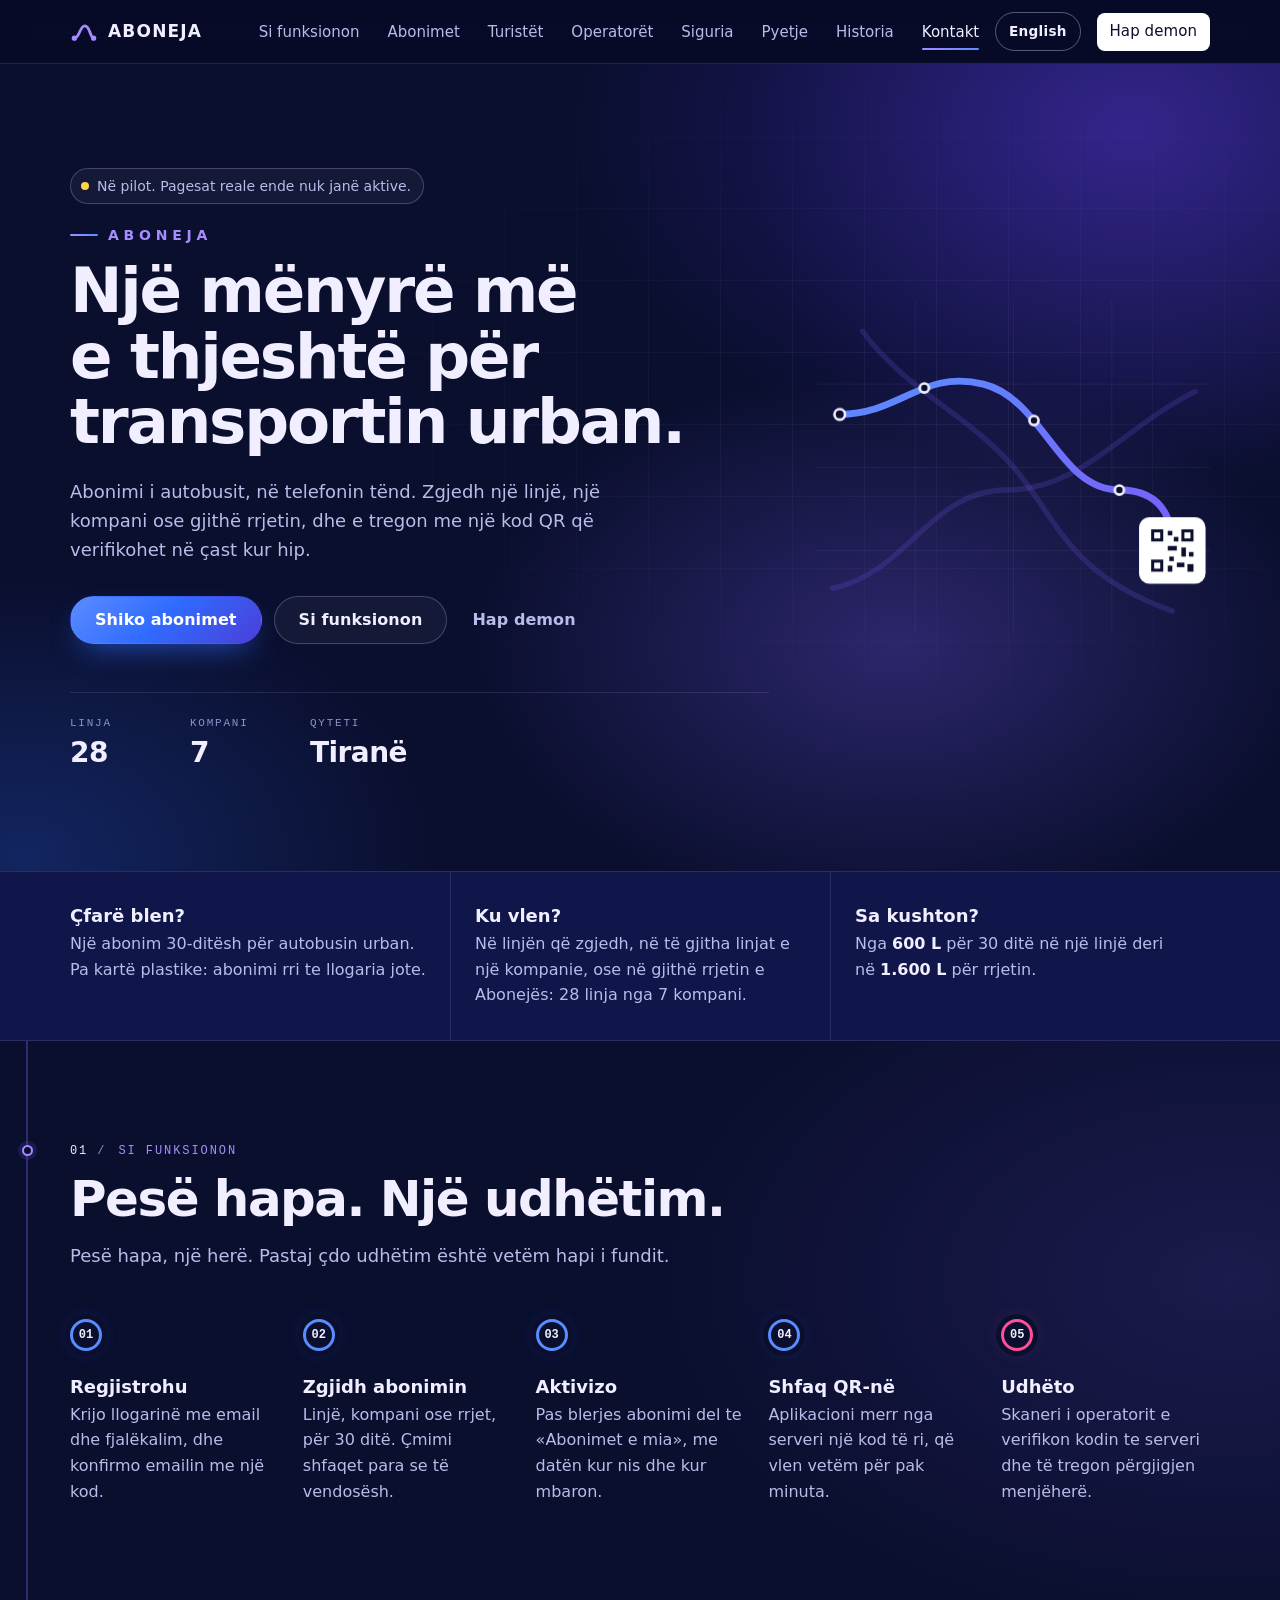
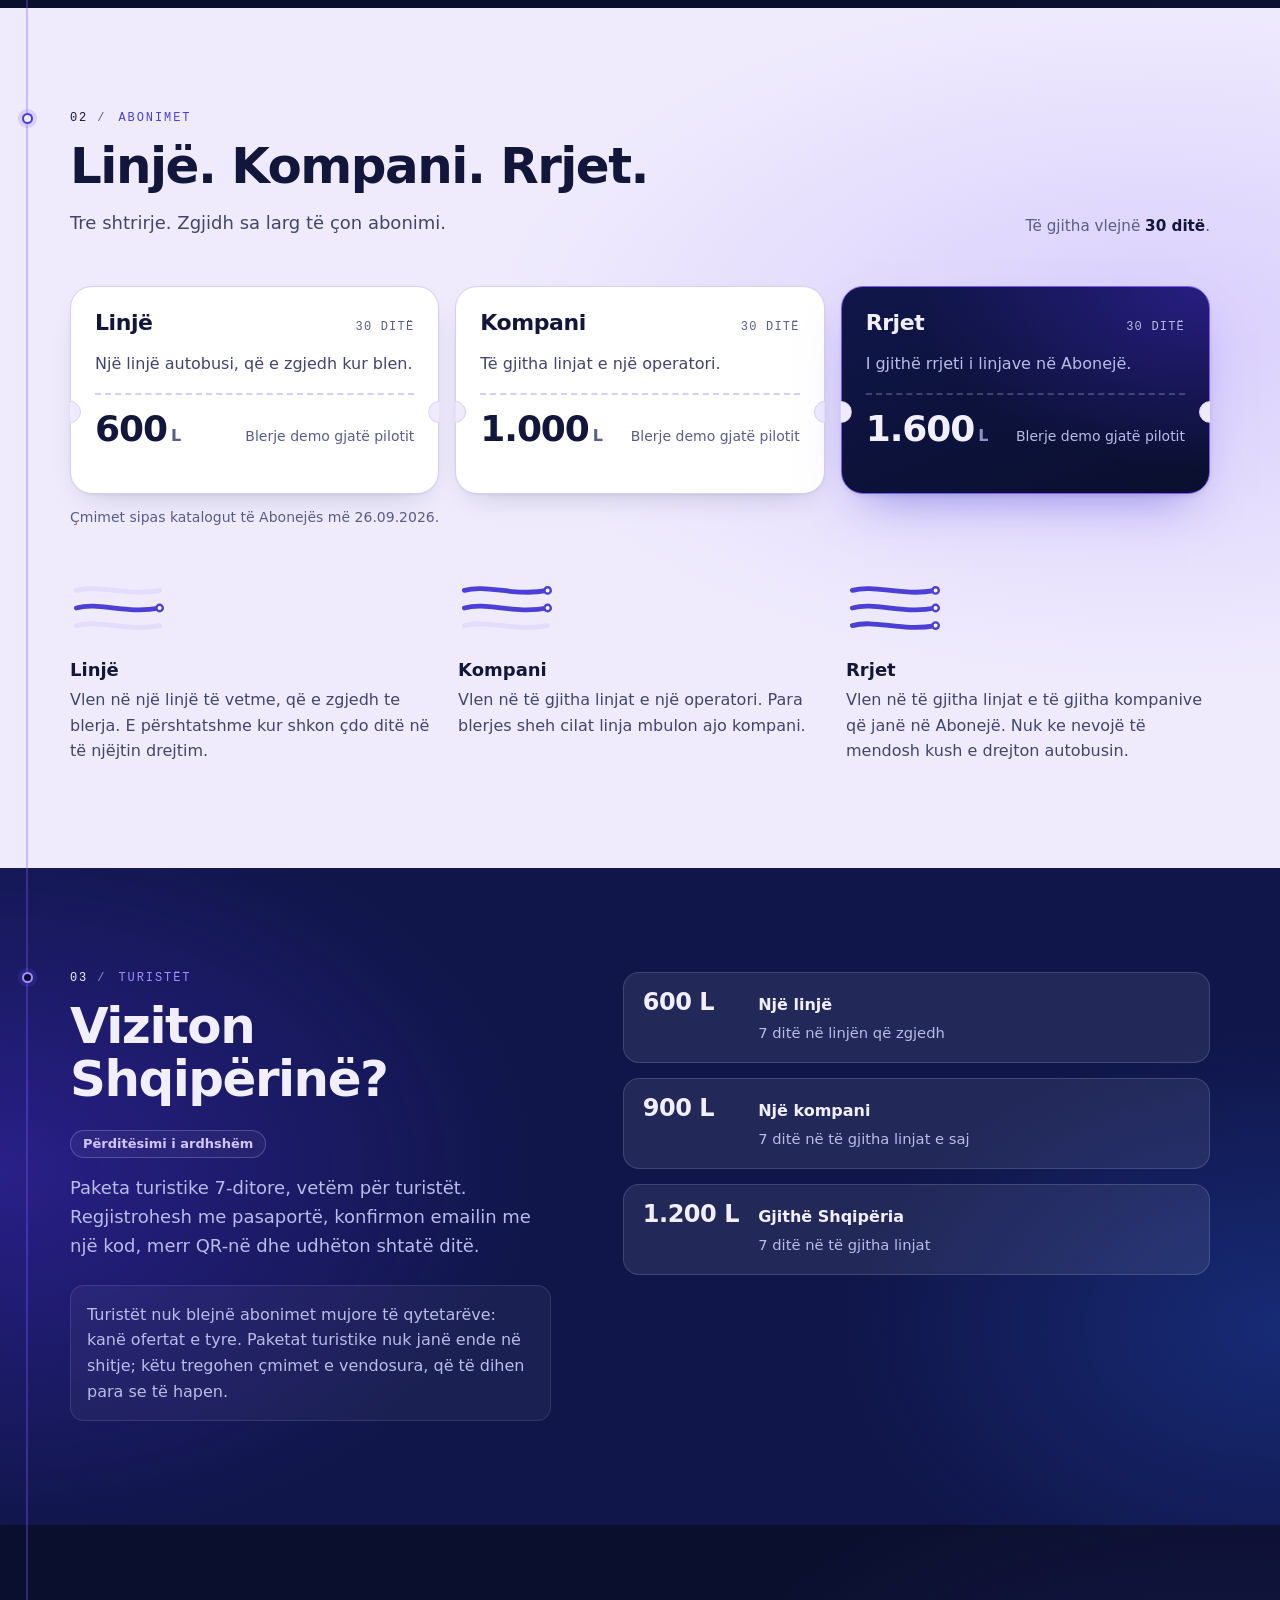
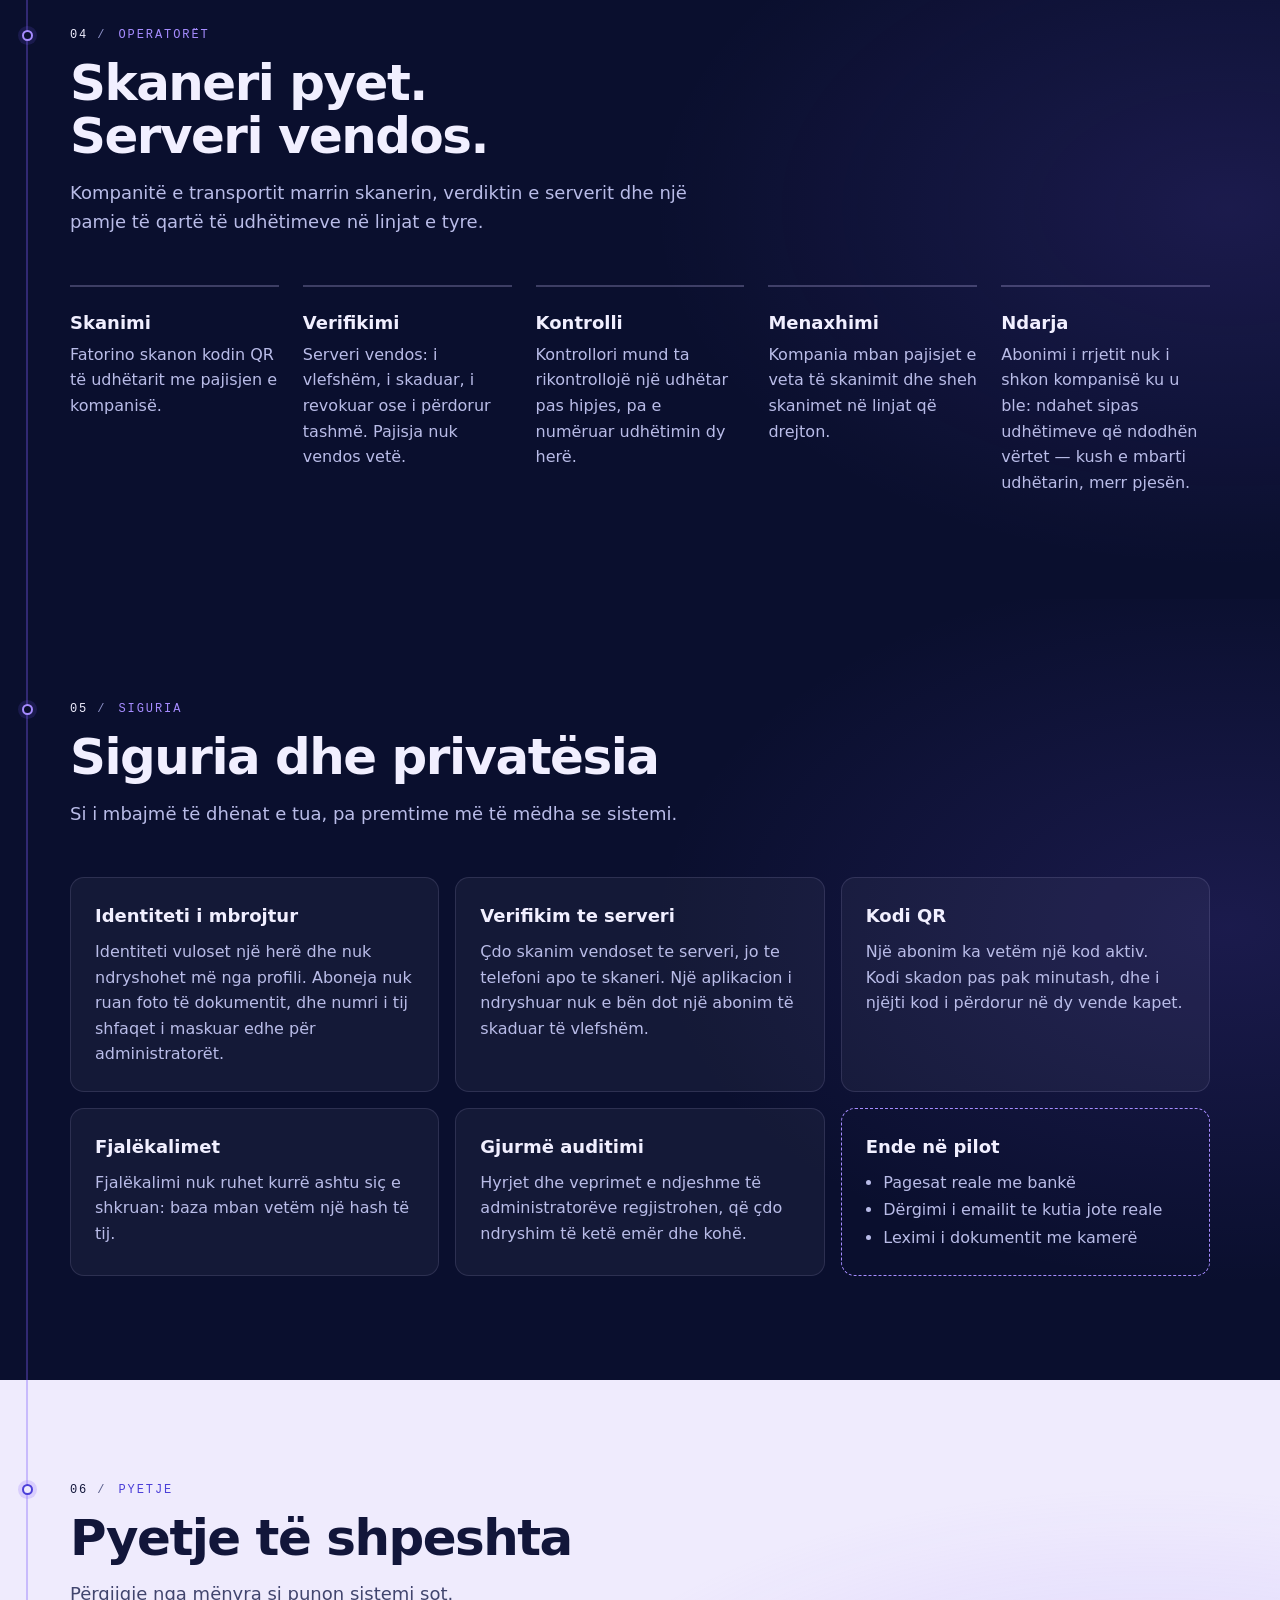
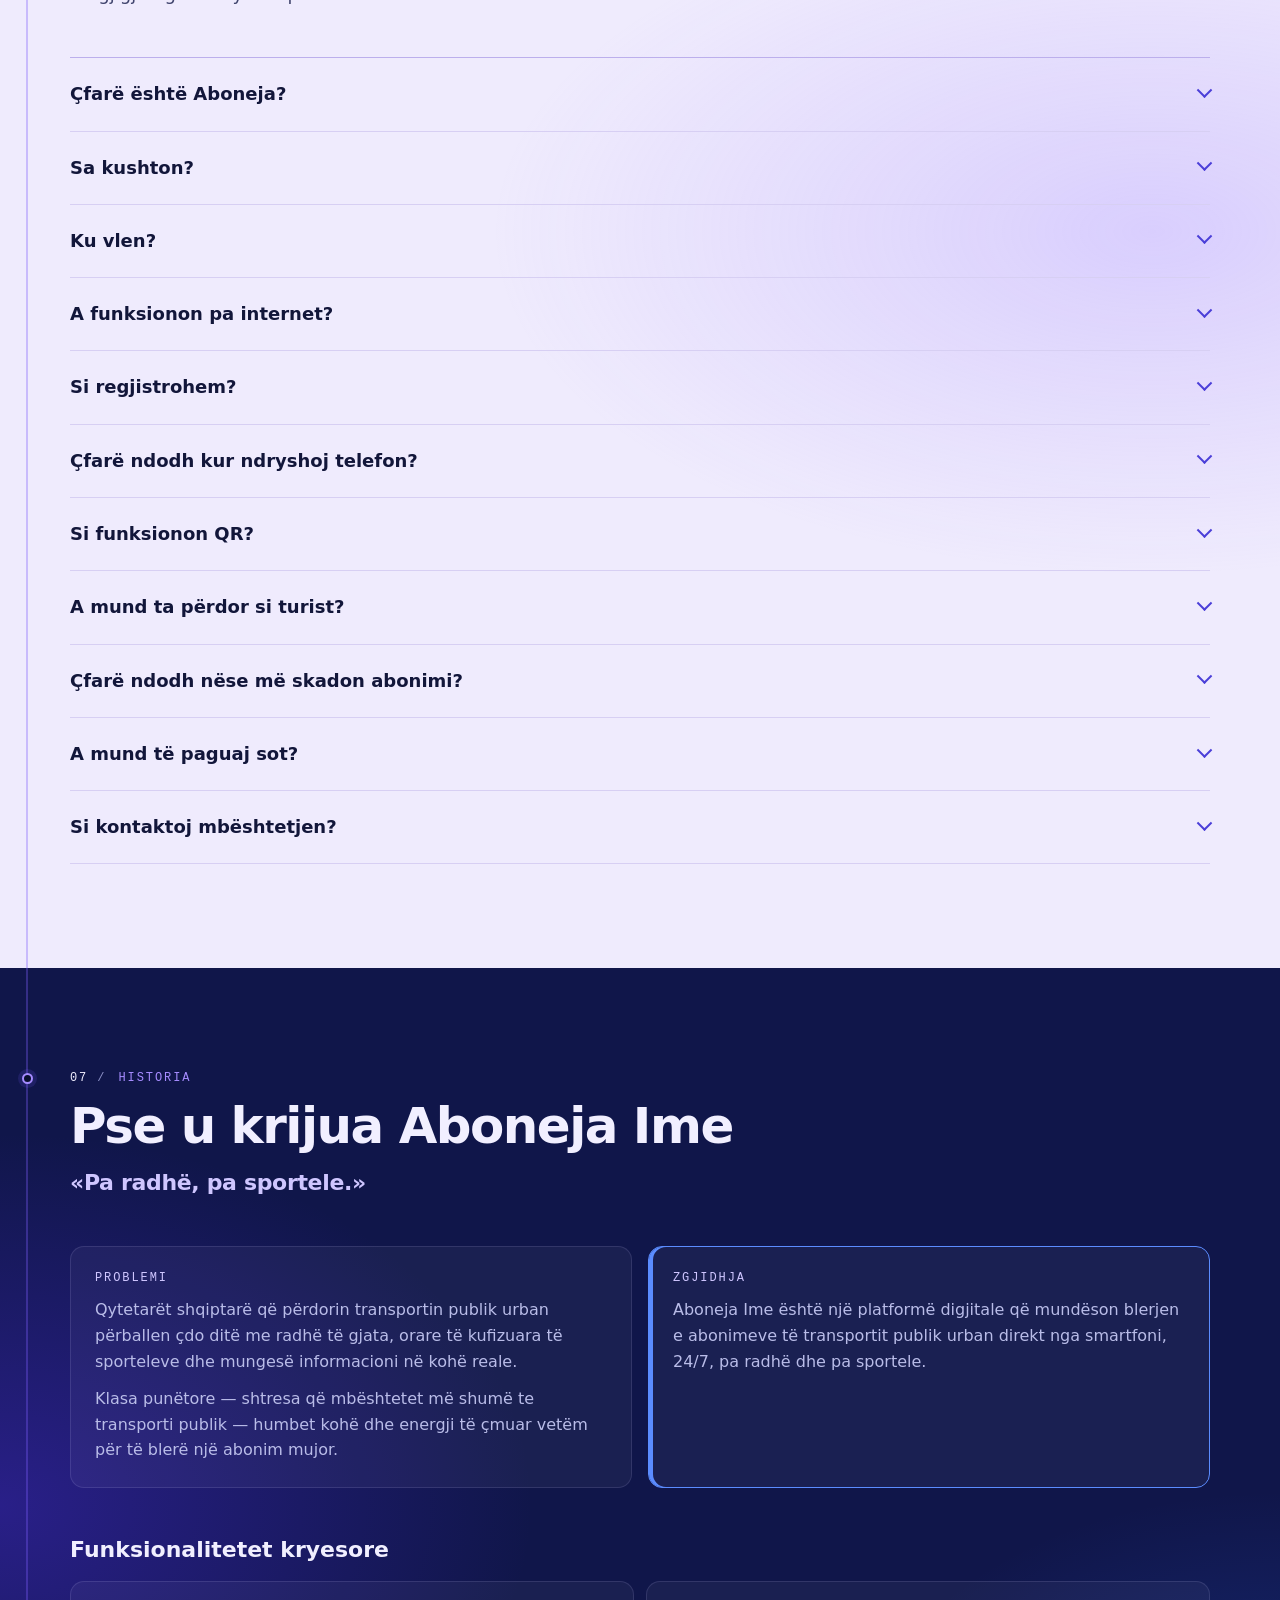
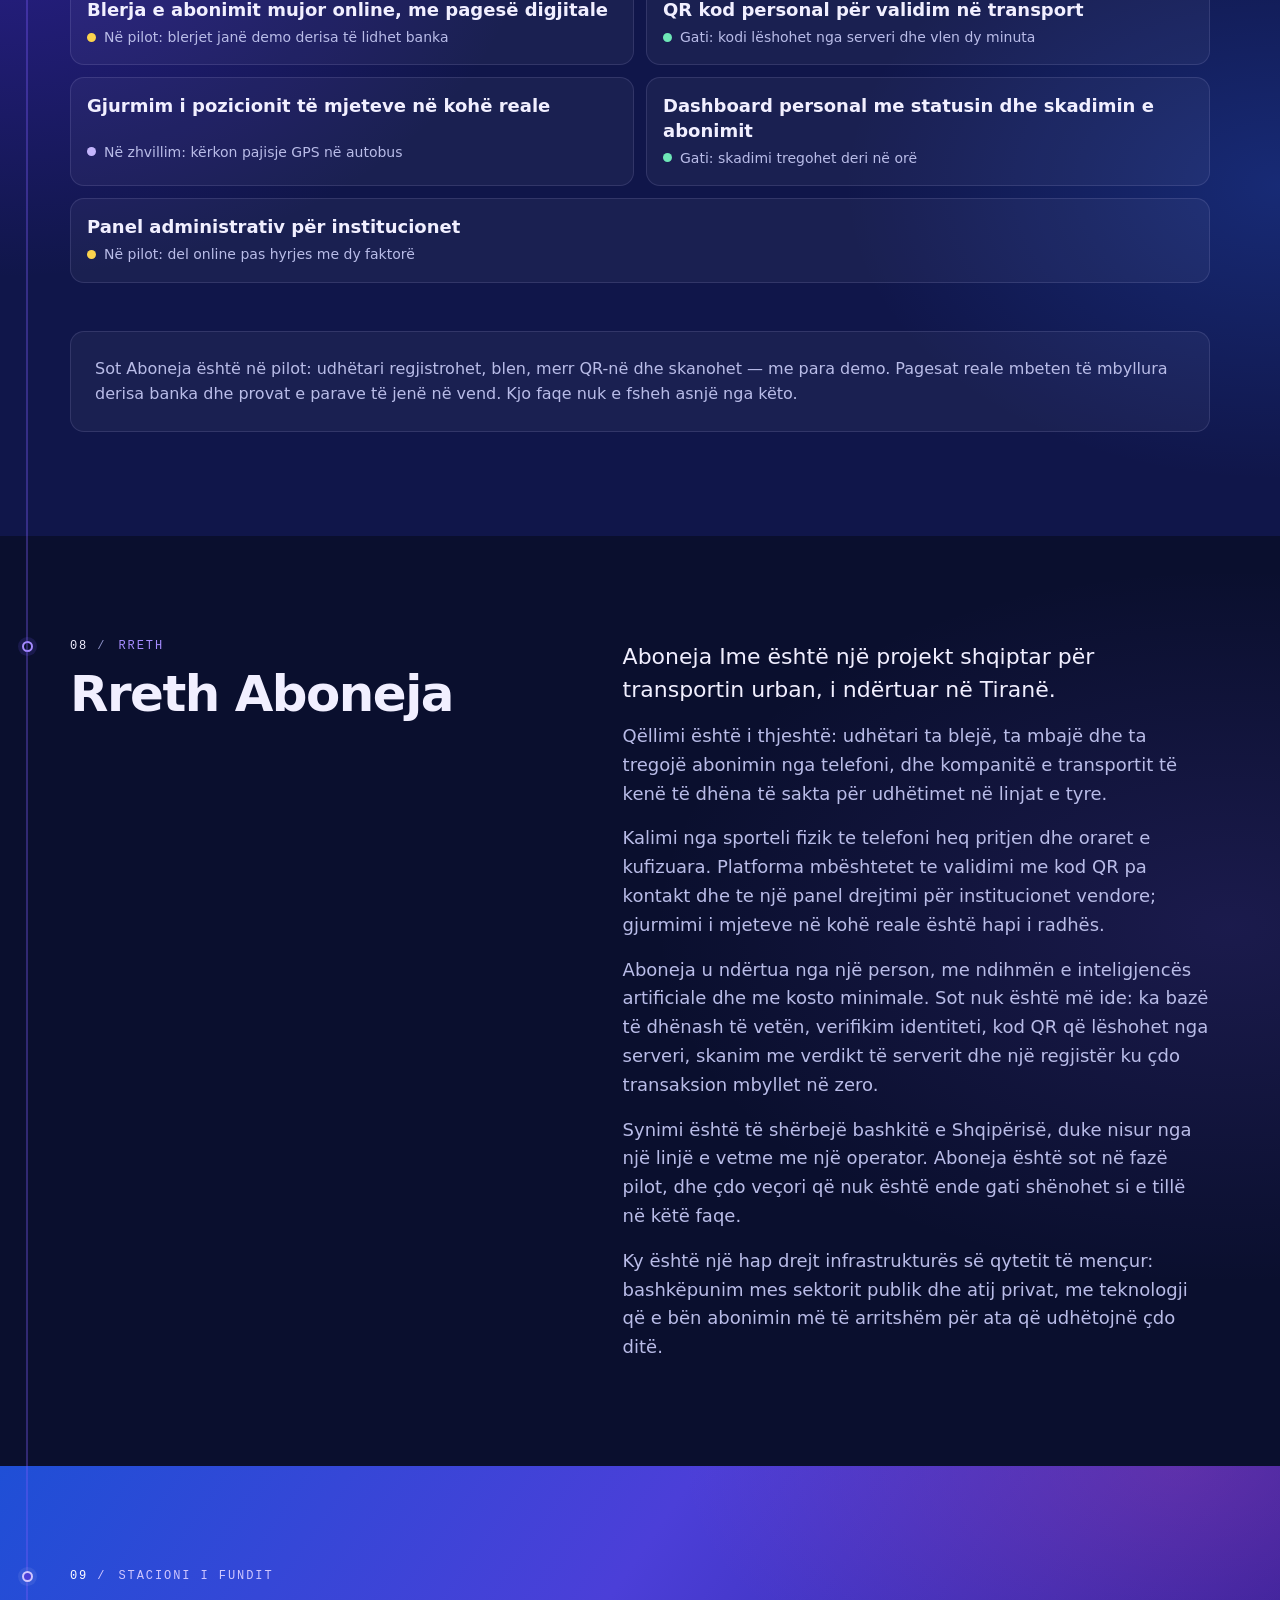
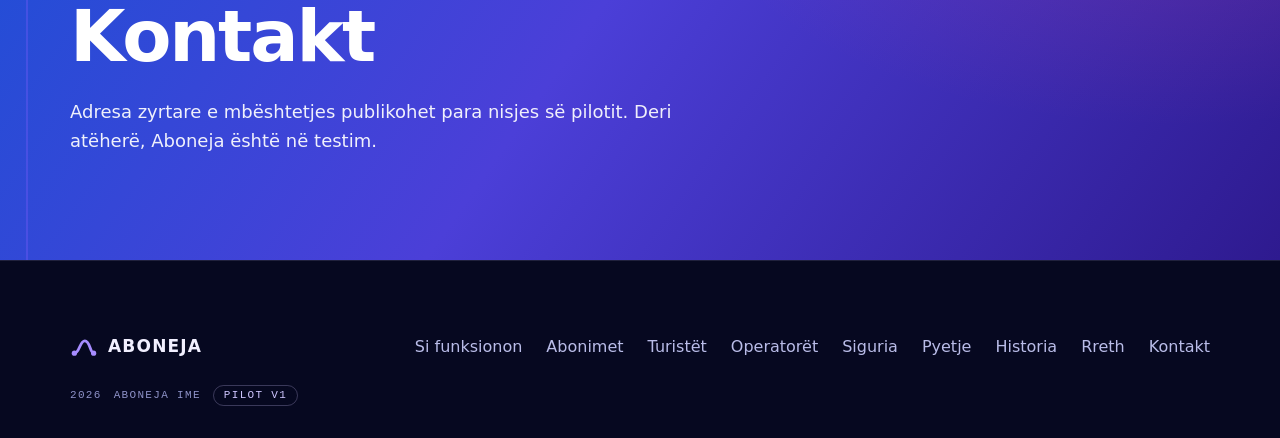
==== commit 8f1b1e09: "pilot: titujt të lexueshëm + thëniet e demos (v16) - titujt: Onest 650 me fjali normale; Anybody vet" ====
--- a/index.html
+++ b/index.html
@@ -12,18 +12,19 @@
 <!-- Fontet e markës merren që në fillim: «ABONEJA» e hyrjes del te 1,0 s dhe s'duhet të ndërrojë shkronjë para syve. -->
 <link rel="preload" href="fonts/anybody.woff2" as="font" type="font/woff2" crossorigin>
 <link rel="preload" href="fonts/onest.woff2" as="font" type="font/woff2" crossorigin>
-<link rel="stylesheet" href="css/site.css">
-<script src="js/hyrja.js"></script>
-<script type="module" src="js/site.js"></script>
+<link rel="stylesheet" href="css/site.css?v=5ffebb03">
+<script src="js/hyrja.js?v=3403d310"></script>
+<script type="module" src="js/site.js?v=d1153c04"></script>
 </head>
 <body>
 <!-- ═══ HYRJA «Rrjeti ndizet» — 6,7 s, hapja e parë e sesionit. Dekor, jo informacion.
-     Qyteti natën → linjat e largëta → «ABONEJA» kyçet te 1,37 s dhe skanohet → linjë,
-     kompani, rrjet ndizen → mjetet mbërrijnë te QR-ja → dyert hapen mbi faqen.
+     Qyteti natën → linjat e largëta → «ABONEJA» ngrihet nga vija e maskës, shtrydhet dhe kyçet
+     te 1,37 s, skanohet → linjë, kompani, rrjet → QR-ja del me sustë → mjetet mbërrijnë →
+     linjat tërhiqen, teksti zhytet → perdja ngrihet me gjithë skenën. Asgjë nuk zbehet: format ndryshojnë.
      Kohët jetojnë te :root i site.css («Kohët e hyrjes»), asgjë këtu. ═══ -->
 <div class="hyrja" data-hyrja aria-hidden="true">
-  <div class="hyrja__dera hyrja__dera--majtas"><div class="hyrja__drita"></div></div>
-  <div class="hyrja__dera hyrja__dera--djathtas"><div class="hyrja__drita"></div></div>
+  <div class="hyrja__perdja">
+  <div class="hyrja__drita"></div>
   <div class="hyrja__skena">
     <svg class="hyrja__linjat" viewBox="0 0 100 100" preserveAspectRatio="none" focusable="false">
       <defs>
@@ -44,9 +45,9 @@
       <path class="hyrja__mjeti hyrja__mjeti--2" pathLength="1" data-d="M-5 74 C 24 76, 52 70, 84 62" d="M-5 74 C 24 76, 52 70, 84 62"/>
       <path class="hyrja__mjeti hyrja__mjeti--3" pathLength="1" data-d="M-5 50 C 26 48, 56 55, 84 62" d="M-5 50 C 26 48, 56 55, 84 62"/>
     </svg>
-    <p class="hyrja__etiketa hyrja__etiketa--rrjet">Gjithë rrjeti</p>
-    <p class="hyrja__etiketa hyrja__etiketa--linje">Një linjë</p>
-    <p class="hyrja__etiketa hyrja__etiketa--kompani">Një kompani</p>
+    <p class="hyrja__etiketa hyrja__etiketa--rrjet"><span>Gjithë rrjeti</span></p>
+    <p class="hyrja__etiketa hyrja__etiketa--linje"><span>Një linjë</span></p>
+    <p class="hyrja__etiketa hyrja__etiketa--kompani"><span>Një kompani</span></p>
     <div class="hyrja__nyja">
       <span class="hyrja__nyja-puls"></span>
       <svg class="hyrja__qr" viewBox="0 0 92 92" focusable="false">
@@ -62,11 +63,11 @@
       </svg>
     </div>
     <div class="hyrja__marka">
-      <p class="hyrja__fjala" data-fjala="Aboneja"><span>A</span><span>b</span><span>o</span><span>n</span><span>e</span><span>j</span><span>a</span><span class="hyrja__skaneri"></span></p>
-      <p class="hyrja__motoja">Abonimi i autobusit, në telefonin tënd.</p>
+      <p class="hyrja__fjala" data-fjala="Aboneja"><span class="hyrja__germat"><span>A</span><span>b</span><span>o</span><span>n</span><span>e</span><span>j</span><span>a</span></span></p>
+      <p class="hyrja__motoja"><span>Abonimi i autobusit, në telefonin tënd.</span></p>
     </div>
   </div>
-  <span class="hyrja__cara"></span>
+  </div>
   <span class="hyrja__progresi"></span>
   <span class="hyrja__kalo">Kalo</span>
 </div>
--- a/css/site.css
+++ b/css/site.css
@@ -12,9 +12,10 @@
    kapitujve të çelët. Rozë = vetëm pulsi i QR-së.
 
    Shkronjat — tri role, asnjë i katërt:
-     Anybody, e zgjeruar, KAPITALE   titujt, marka, çmimet: gjerësia = linja horizontale
-     Onest                           teksti dhe ndërfaqja
-     JetBrains Mono                  stacionet (01 / …), numrat e vegjël, numëruesi
+     Anybody, e zgjeruar, KAPITALE   VETËM marka ABONEJA (kreu, hyrja, fundi): shkronja e gjetur
+     Onest                           titujt (650, fjali normale, gërmat afër) dhe teksti — një familje, harmoni
+     JetBrains Mono                  stacionet (01 / …), numrat e vegjël
+   26 shtator: titujt me kapitale të zgjeruara «të vrisnin sytë» — u kthyen në fjali normale.
 
    Lëvizja: një moment i orkestruar (hyrja), pastaj vetëm lëvizje që thotë diçka —
    linja që mbushet kur zbret faqen, butoni që i përgjigjet dorës.
@@ -91,6 +92,7 @@
   --state-dev: #C4B5FD;
 
   --font-display: "Anybody", "Arial Black", "Segoe UI Variable Display", system-ui, sans-serif;
+  --font-titujt: "Onest", "Segoe UI Variable Display", "SF Pro Display", Roboto, system-ui, sans-serif;
   --font-text: "Onest", "Segoe UI Variable Text", "SF Pro Text", Roboto, system-ui, sans-serif;
   --font-mono: "JetBrains Mono", ui-monospace, "Cascadia Mono", Consolas, monospace;
 
@@ -131,6 +133,7 @@
   --ease-in: cubic-bezier(.4, 0, 1, 1);
   --ease-io: cubic-bezier(.65, 0, .35, 1);
   --ease-kyc: cubic-bezier(.16, 1, .3, 1);
+  --ease-suste: cubic-bezier(.34, 1.4, .64, 1);
   --d-shpejt: .16s;
   --d-mes: .42s;
   --d-ngadale: .9s;
@@ -144,7 +147,12 @@
   --h-identiteti: 2s;      /* shenja, motoja, linjë · kompani · rrjet */
   --h-kulmi: 4.5s;         /* mjetet drejt QR-së, drita në maksimum */
   --h-kalimi: 5.8s;        /* skena zbehet */
-  --h-dyert: 6s;           /* dyert hapen dhe mbarojnë te --h-totali */
+  --h-perdja: 6s;          /* perdja ngrihet me gjithë skenën dhe mbaron te --h-totali */
+}
+
+/* Susta e vërtetë (tejkalim ~6 %, qetësim i butë) aty ku shfletuesi njeh linear(); ndryshe mbetet kurba më sipër. */
+@supports (transition-timing-function: linear(0, 1)) {
+  :root { --ease-suste: linear(0, .02 1.5%, .09 3.5%, .3 7%, .62 12%, .86 17%, .98 21.5%, 1.045 26%, 1.062 30%, 1.055 34.5%, 1.03 41%, 1.005 50%, .995 58%, .996 68%, 1 80%, 1); }
 }
 
 /* ══ Bazat ════════════════════════════════════════════════════════════════ */
@@ -158,7 +166,7 @@
 img, svg { display: block; max-width: 100%; }
 a { color: var(--violet-bright); text-underline-offset: 3px; }
 h1, h2, h3 { margin: 0; color: inherit; }
-h1, h2 { font-family: var(--font-display); }
+h1, h2 { font-family: var(--font-titujt); }
 h3 { font-family: var(--font-text); }
 p { margin: 0; }
 ::selection { background: var(--violet); color: var(--white); }
@@ -296,8 +304,8 @@
 }
 .hero__brand::before { content: ""; width: 28px; height: 2px; border-radius: 2px; background: linear-gradient(90deg, var(--violet-bright), var(--electric-bright)); }
 .hero__title {
-  font: 800 clamp(34px, 8.6vw, 44px)/1.04 var(--font-display); font-stretch: 104%;
-  letter-spacing: -.005em; text-transform: uppercase; text-wrap: balance;
+  font: 650 clamp(38px, 10vw, 46px)/1.04 var(--font-titujt);
+  letter-spacing: -.035em; text-wrap: balance;
 }
 .hero__lead { margin-top: var(--s-5); font-size: var(--t-lg); line-height: 1.6; color: var(--on-night-2); max-width: 48ch; }
 .hero__actions { margin-top: var(--s-6); display: flex; flex-wrap: wrap; gap: var(--s-3); }
@@ -305,7 +313,7 @@
 .hero__facts { margin: var(--s-7) 0 0; padding-top: var(--s-5); border-top: 1px solid var(--night-line); display: flex; flex-wrap: wrap; gap: var(--s-5) var(--s-7); }
 .hero__facts div { min-width: 72px; }
 .hero__facts dt { font: 500 11px/1.2 var(--font-mono); letter-spacing: .16em; text-transform: uppercase; color: var(--on-night-3); }
-.hero__facts dd { margin: var(--s-2) 0 0; font: 800 var(--t-2xl)/1 var(--font-display); font-stretch: 118%; font-variant-numeric: tabular-nums; text-transform: uppercase; }
+.hero__facts dd { margin: var(--s-2) 0 0; font: 650 var(--t-2xl)/1 var(--font-titujt); letter-spacing: -.02em; font-variant-numeric: tabular-nums; }
 
 .hero__map { margin: 0; justify-self: center; width: 100%; max-width: 480px; }
 .route-map { width: 100%; height: auto; overflow: visible; }
@@ -339,17 +347,20 @@
 
 /* ══ Hyrja «Rrjeti ndizet» ════════════════════════════════════════════════
    Hapja e parë e sesionit (js/hyrja.js vendos `me-hyrje` te <html> para vizatimit).
+   Parimi (26 shtator, v2): asgjë nuk zbehet — format ndryshojnë. Teksti ngrihet nga një
+   vijë maske dhe zhytet sërish në të; QR-ja del me sustë; linjat vizatohen dhe tërhiqen
+   te nyja; skena mbyllet me dyert. Diçka ndodh afërsisht çdo gjysmë sekonde.
    Rrahjet (të gjitha nga :root):
      0,00  nata; drita e vjollcë hyn ngadalë
      0,40  linjat e largëta — thellësia
-     0,92  shkronjat e ABONEJA mblidhen nga të dy anët
-     1,37  MOMENTI: marka kyçet, skaneri kalon mbi të, sinjali përhapet
-     2,00  shenja, motoja; linjë → kompani → rrjet ndizen me radhë; QR-ja formohet
-     4,50  mjetet udhëtojnë te QR-ja; QR-ja verifikon (pulsi rozë)
-     5,80  skena zbehet; 6,00 dyert hapen mbi faqen; 6,70 fund
+     0,92  ABONEJA ngrihet nga vija e maskës, e gjerë (boshti wdth), dhe shtrydhet
+     1,37  MOMENTI: marka kyçet në gjerësinë e vet, drita e saj ndizet, sinjali përhapet
+     2,00  marka i lë vend rrjetit; motoja; linjë → kompani → rrjet; QR-ja del me sustë
+     4,50  mjetet te QR-ja; QR-ja verifikon (pulsi rozë)
+     5,80  linjat tërhiqen te nyja, teksti zhytet; 6,00 perdja ngrihet me gjithë skenën; 6,70 fund
    Çdo klik, tast, rrotullim ose prekje e kalon. Mbaron vetë edhe pa JS. */
 .hyrja { display: none; }
-.me-hyrje { --vonesa: calc(var(--h-dyert) + .1s); }
+.me-hyrje { --vonesa: calc(var(--h-perdja) + .1s); }
 .me-hyrje.hyrja--kaloi { --vonesa: 0s; }
 .me-hyrje .hyrja {
   display: block; position: fixed; inset: 0; z-index: 1000; overflow: hidden; color: var(--on-night);
@@ -357,13 +368,19 @@
 }
 .hyrja--kaloi .hyrja { animation: hyrja-kalo .35s var(--ease-in) forwards; }
 
-/* Dyert: dy gjysmat e natës. Secila mban gjithë dritën e ekranit, që kur ndahen
-   drita të mos ndahet në mes. */
-.hyrja__dera { position: absolute; top: 0; bottom: 0; width: 50.5%; overflow: hidden; background: var(--nata); }
-.hyrja__dera--majtas { left: 0; animation: dera-majtas calc(var(--h-totali) - var(--h-dyert)) var(--ease-in) var(--h-dyert) forwards; }
-.hyrja__dera--djathtas { right: 0; animation: dera-djathtas calc(var(--h-totali) - var(--h-dyert)) var(--ease-in) var(--h-dyert) forwards; }
+/* Perdja: e gjithë skena (drita, linjat, marka, QR-ja) ngrihet si një copë e vetme mbi faqen.
+   Një lëvizje, pa qepje në mes: në telefon dyert e ndara dhe vija e bardhë dukeshin si ekran i çarë
+   (Irdi, 26 shtator: «si me glitch»). Buza e poshtme është vija e rrugës. */
+.hyrja__perdja {
+  position: absolute; inset: 0; overflow: hidden; background: var(--nata);
+  animation: perdja-ngrihu calc(var(--h-totali) - var(--h-perdja)) var(--ease-io) var(--h-perdja) forwards;
+}
+.hyrja__perdja::after {
+  content: ""; position: absolute; left: 0; right: 0; bottom: 0; height: 2px;
+  background: linear-gradient(90deg, var(--violet), var(--electric-bright)); box-shadow: 0 0 18px var(--glow-violet);
+}
 .hyrja__drita {
-  position: absolute; top: 0; bottom: 0; width: 100vw;
+  position: absolute; inset: 0;
   background:
     radial-gradient(60vmax 44vmax at 80% 16%, var(--halo-deep), transparent 70%),
     radial-gradient(52vmax 38vmax at 10% 90%, var(--halo-blue), transparent 70%),
@@ -371,8 +388,6 @@
   opacity: 0; transform: scale(1.08);
   animation: agimi 1s var(--ease) forwards, afrimi var(--h-totali) var(--ease-io) forwards;
 }
-.hyrja__dera--majtas .hyrja__drita { left: 0; }
-.hyrja__dera--djathtas .hyrja__drita { right: 0; }
 /* Kulmi i energjisë: vjollca forcohet kur mjetet mbërrijnë. */
 .hyrja__drita::after {
   content: ""; position: absolute; inset: 0; opacity: 0;
@@ -380,80 +395,107 @@
   animation: agimi 1.1s var(--ease) var(--h-kulmi) forwards;
 }
 
-.hyrja__skena { position: absolute; inset: 0; animation: skena-dil .45s var(--ease-in) var(--h-kalimi) forwards; }
+.hyrja__skena { position: absolute; inset: 0; }
 .hyrja__linjat { position: absolute; inset: 0; width: 100%; height: 100%; overflow: visible; }
 .hyrja__linjat path { fill: none; stroke-linecap: round; }
+/* Linjat vizatohen (dashoffset 1 → 0) dhe në fund tërhiqen drejt nyjës (0 → −1): e njëjta vijë, e kundërta. */
 .hyrja__larg {
   stroke: var(--violet); stroke-width: 1.25; stroke-opacity: .36;
-  stroke-dasharray: 1; stroke-dashoffset: 1;
-  animation: vizato 1.4s var(--ease) var(--h-thellesia) forwards, rrjeti-ndiz .8s var(--ease) calc(var(--h-identiteti) + 1.55s) forwards;
-}
-.hyrja__larg:nth-child(3) { animation-delay: calc(var(--h-thellesia) + .12s), calc(var(--h-identiteti) + 1.6s); }
-.hyrja__larg:nth-child(4) { animation-delay: calc(var(--h-thellesia) + .24s), calc(var(--h-identiteti) + 1.65s); }
-.hyrja__larg:nth-child(5) { animation-delay: calc(var(--h-thellesia) + .36s), calc(var(--h-identiteti) + 1.7s); }
-.hyrja__shtrirja { stroke: url(#hyrja-rryma); stroke-width: 2.5; stroke-dasharray: 1; stroke-dashoffset: 1; }
+  stroke-dasharray: 1 2; stroke-dashoffset: 1;
+  animation: vizato 1.4s var(--ease) var(--h-thellesia) forwards, rrjeti-ndiz .8s var(--ease) calc(var(--h-identiteti) + 1.55s) forwards, terhiqu .5s var(--ease-in) var(--h-kalimi) forwards;
+}
+.hyrja__larg:nth-child(3) { animation-delay: calc(var(--h-thellesia) + .12s), calc(var(--h-identiteti) + 1.6s), calc(var(--h-kalimi) + .04s); }
+.hyrja__larg:nth-child(4) { animation-delay: calc(var(--h-thellesia) + .24s), calc(var(--h-identiteti) + 1.65s), calc(var(--h-kalimi) + .08s); }
+.hyrja__larg:nth-child(5) { animation-delay: calc(var(--h-thellesia) + .36s), calc(var(--h-identiteti) + 1.7s), calc(var(--h-kalimi) + .12s); }
+/* «1 2», jo «1»: me një model 1/1, në fund të vijës mbetej një copë zero-gjatësi që koka e rrumbullakët
+   e vizatonte si pikë — në telefon, para se JS-i të shkallëzonte gjeometrinë, ajo dilte si vezë blu. */
+.hyrja__shtrirja { stroke: url(#hyrja-rryma); stroke-width: 2.5; stroke-dasharray: 1 2; stroke-dashoffset: 1; }
 /* Kulmi: linjat trashen pak kur mjetet i përshkojnë — rryma, jo dekor. */
-.hyrja__shtrirja { --kulmi: shtrirja-kulmi .8s var(--ease) var(--h-kulmi) forwards; }
-.hyrja__shtrirja--linje { animation: vizato .8s var(--ease-io) calc(var(--h-identiteti) + .35s) forwards, var(--kulmi); }
-.hyrja__shtrirja--kompani { animation: vizato .8s var(--ease-io) calc(var(--h-identiteti) + .95s) forwards, var(--kulmi); }
-.hyrja__shtrirja--rrjet { animation: vizato .8s var(--ease-io) calc(var(--h-identiteti) + 1.55s) forwards, var(--kulmi); }
+.hyrja__shtrirja { --kulmi: shtrirja-kulmi .8s var(--ease) var(--h-kulmi) forwards; --terhiqu: terhiqu .35s var(--ease-in) var(--h-kalimi) forwards; }
+.hyrja__shtrirja--linje { animation: vizato .8s var(--ease-io) calc(var(--h-identiteti) + .35s) forwards, var(--kulmi), var(--terhiqu); }
+.hyrja__shtrirja--kompani { animation: vizato .8s var(--ease-io) calc(var(--h-identiteti) + .95s) forwards, var(--kulmi), var(--terhiqu); }
+.hyrja__shtrirja--rrjet { animation: vizato .8s var(--ease-io) calc(var(--h-identiteti) + 1.55s) forwards, var(--kulmi), var(--terhiqu); }
 /* Mjetet: një copë drite që ecën mbi linjë (dash-i lëviz, rruga mbetet). */
 .hyrja__mjeti { stroke: var(--white); stroke-width: 5; stroke-dasharray: .045 2; stroke-dashoffset: .045; opacity: 0; filter: drop-shadow(0 0 5px var(--glow-electric)) drop-shadow(0 0 12px var(--glow-violet)); }
 .hyrja__mjeti--1 { animation: mjeti-ec .9s var(--ease-io) var(--h-kulmi) forwards; }
 .hyrja__mjeti--2 { animation: mjeti-ec .9s var(--ease-io) calc(var(--h-kulmi) + .14s) forwards; }
 .hyrja__mjeti--3 { animation: mjeti-ec .9s var(--ease-io) calc(var(--h-kulmi) + .28s) forwards; }
 
+/* Vija e maskës: prindi pret, fëmija ngrihet nga poshtë saj — dhe zhytet sërish në fund. */
+.hyrja__etiketa, .hyrja__motoja { overflow: hidden; }
+.hyrja__etiketa > span, .hyrja__motoja > span { display: inline-block; transform: translateY(115%); }
 .hyrja__etiketa {
-  position: absolute; left: 5%; font: 500 11px/1 var(--font-mono); letter-spacing: .18em; text-transform: uppercase;
-  color: var(--lavender); opacity: 0; transform: translateX(-8px);
-}
-.hyrja__etiketa--rrjet { top: calc(50% - 26px); animation: etiketa .5s var(--ease) calc(var(--h-identiteti) + 1.6s) forwards; }
-.hyrja__etiketa--linje { top: calc(62% - 24px); animation: etiketa .5s var(--ease) calc(var(--h-identiteti) + .4s) forwards; }
-.hyrja__etiketa--kompani { top: calc(74% - 24px); animation: etiketa .5s var(--ease) calc(var(--h-identiteti) + 1s) forwards; }
-
-/* Nyja: QR-ja ku mbërrijnë të tria shtrirjet. */
-.hyrja__nyja { position: absolute; left: 84%; top: 62%; width: clamp(58px, 6.6vw, 100px); aspect-ratio: 1; transform: translate(-50%, -50%); }
+  position: absolute; left: 5%; padding-bottom: 2px; font: 500 11px/1.1 var(--font-mono); letter-spacing: .18em; text-transform: uppercase;
+  color: var(--lavender);
+}
+.hyrja__etiketa--rrjet { top: calc(50% - 27px); --hyr: calc(var(--h-identiteti) + 1.6s); }
+.hyrja__etiketa--linje { top: calc(62% - 25px); --hyr: calc(var(--h-identiteti) + .4s); }
+.hyrja__etiketa--kompani { top: calc(74% - 25px); --hyr: calc(var(--h-identiteti) + 1s); }
+.hyrja__etiketa > span { animation: maska-ngrihu .5s var(--ease-kyc) var(--hyr) forwards, maska-zhyt .24s var(--ease-in) var(--h-kalimi) forwards; }
+
+/* Nyja: QR-ja ku mbërrijnë të tria shtrirjet. Del me sustë nga zero, modul pas moduli. */
+.hyrja__nyja {
+  position: absolute; left: 84%; top: 62%; width: clamp(58px, 6.6vw, 100px); aspect-ratio: 1; transform: translate(-50%, -50%);
+  animation: nyja-ik .28s var(--ease-in) calc(var(--h-kalimi) + .06s) forwards;
+}
 .hyrja__qr { width: 100%; height: 100%; overflow: visible; animation: qr-drite .6s var(--ease) calc(var(--h-kulmi) + .95s) forwards; }
 .hyrja__qr-kendet {
   fill: none; stroke: var(--lavender); stroke-width: 3.5; stroke-linecap: round; stroke-linejoin: round;
-  stroke-dasharray: 1; stroke-dashoffset: 1;
+  stroke-dasharray: 1 2; stroke-dashoffset: 1;
   animation: vizato .7s var(--ease-io) calc(var(--h-identiteti) + 1.1s) forwards, qr-verifiko .5s var(--ease) calc(var(--h-kulmi) + .95s) forwards;
 }
-.hyrja__qr-sfondi { fill: var(--white); opacity: 0; transform-box: fill-box; transform-origin: center; transform: scale(.82); animation: qr-sfondi .5s var(--ease) calc(var(--h-identiteti) + 1.5s) forwards; }
-.hyrja__qr-kodi { opacity: 0; animation: shfaq .45s var(--ease) calc(var(--h-identiteti) + 1.75s) forwards; }
-.hyrja__qr-kodi rect { fill: var(--midnight); }
+.hyrja__qr-sfondi { fill: var(--white); transform-box: fill-box; transform-origin: center; transform: scale(0); animation: pop .55s var(--ease-suste) calc(var(--h-identiteti) + 1.5s) forwards; }
+.hyrja__qr-kodi rect { fill: var(--midnight); transform-box: fill-box; transform-origin: center; transform: scale(0); animation: pop .4s var(--ease-suste) calc(var(--h-identiteti) + 1.7s + var(--m, 0) * .02s) forwards; }
 .hyrja__qr-kodi .hyrja__qr-vrima { fill: var(--white); }
+/* Katrorët e gjetjes dalin me vrimat e tyre (1+4, 2+5, 3+6), pastaj modulet e të dhënave. */
+.hyrja__qr-kodi rect:nth-child(2), .hyrja__qr-kodi rect:nth-child(5) { --m: 1; }
+.hyrja__qr-kodi rect:nth-child(3), .hyrja__qr-kodi rect:nth-child(6) { --m: 2; }
+.hyrja__qr-kodi rect:nth-child(7) { --m: 3; }
+.hyrja__qr-kodi rect:nth-child(8) { --m: 4; }
+.hyrja__qr-kodi rect:nth-child(9) { --m: 5; }
+.hyrja__qr-kodi rect:nth-child(10) { --m: 6; }
+.hyrja__qr-kodi rect:nth-child(11) { --m: 7; }
+.hyrja__qr-kodi rect:nth-child(12) { --m: 8; }
+.hyrja__qr-kodi rect:nth-child(13) { --m: 9; }
+.hyrja__qr-kodi rect:nth-child(14) { --m: 10; }
+.hyrja__qr-kodi rect:nth-child(15) { --m: 11; }
 .hyrja__nyja-puls {
   position: absolute; inset: -10%; border-radius: 24%; border: 2px solid var(--pink); opacity: 0;
   animation: puls-nyja 1.1s ease-out calc(var(--h-kulmi) + .95s) forwards;
 }
 
+/* Marka: pas kyçjes i lë vend rrjetit — ngjitet dhe zvogëlohet si kamerë, nuk rri e ngrirë. */
 .hyrja__marka {
   position: absolute; left: var(--s-4); right: var(--s-4); top: 33%; transform: translateY(-50%);
   display: flex; flex-direction: column; align-items: center; text-align: center; gap: var(--s-4);
+  animation: marka-kornizo .7s var(--ease-io) var(--h-identiteti) forwards;
 }
 .hyrja__fjala {
+  --fjala-gjere: 145%; --fjala-kyc: 118%;
   position: relative; white-space: nowrap;
-  font: 850 clamp(44px, 12.6vw, 150px)/.92 "Anybody Hyrja", var(--font-display); font-stretch: 130%;
+  font: 850 clamp(44px, 12.6vw, 150px)/.92 "Anybody Hyrja", var(--font-display); font-stretch: var(--fjala-kyc);
   letter-spacing: .02em; text-transform: uppercase; color: var(--on-night);
-}
-.hyrja__fjala > span:not(.hyrja__skaneri) {
-  display: inline-block; opacity: 0;
-  animation: germa-kyc calc(var(--h-momenti) - var(--h-marka)) var(--ease-kyc) var(--h-marka) forwards;
-}
-/* Shkronjat mblidhen nga të dy anët drejt N-së, si linjat drejt një nyjeje. */
-.hyrja__fjala > span:nth-child(1) { --i: -3; }
-.hyrja__fjala > span:nth-child(2) { --i: -2; }
-.hyrja__fjala > span:nth-child(3) { --i: -1; }
-.hyrja__fjala > span:nth-child(4) { --i: 0; }
-.hyrja__fjala > span:nth-child(5) { --i: 1; }
-.hyrja__fjala > span:nth-child(6) { --i: 2; }
-.hyrja__fjala > span:nth-child(7) { --i: 3; }
-/* Drita e markës: një kopje e turbullt që ndizet te momenti dhe forcohet te kulmi. */
+  /* Fizarmonika: boshti i gjerësisë shtrydhet nga shumë i gjerë te gjerësia e markës, dhe kyçet te 1,37. */
+  animation: fjala-shtrydh calc(var(--h-momenti) - var(--h-marka)) var(--ease-kyc) var(--h-marka) both;
+}
+.hyrja__germat { display: inline-block; overflow: hidden; padding: .1em .04em; margin: -.1em -.04em; vertical-align: top; }
+.hyrja__germat > span {
+  display: inline-block; transform: translateY(112%);
+  animation:
+    germa-ngrihu calc(var(--h-momenti) - var(--h-marka) - var(--n, 0) * .03s) var(--ease-kyc) calc(var(--h-marka) + var(--n, 0) * .03s) forwards,
+    maska-zhyt .24s var(--ease-in) calc(var(--h-kalimi) + var(--n, 0) * .015s) forwards;
+}
+.hyrja__germat > span:nth-child(2) { --n: 1; }
+.hyrja__germat > span:nth-child(3) { --n: 2; }
+.hyrja__germat > span:nth-child(4) { --n: 3; }
+.hyrja__germat > span:nth-child(5) { --n: 4; }
+.hyrja__germat > span:nth-child(6) { --n: 5; }
+.hyrja__germat > span:nth-child(7) { --n: 6; }
+/* Drita e markës: një kopje e turbullt që ndizet te momenti, forcohet te kulmi, fiket kur marka zhytet. */
 .hyrja__fjala::after {
   content: attr(data-fjala); position: absolute; inset: 0; z-index: -1;
   color: var(--violet-bright); filter: blur(22px); opacity: 0;
-  animation: shkelqimi calc(var(--h-kalimi) - var(--h-momenti)) linear var(--h-momenti) forwards;
+  animation: shkelqimi calc(var(--h-kalimi) - var(--h-momenti)) linear var(--h-momenti) forwards, fik .25s var(--ease-in) var(--h-kalimi) forwards;
 }
 /* Sinjali: një rreth që përhapet nga marka në çastin e kyçjes. */
 .hyrja__fjala::before {
@@ -461,27 +503,9 @@
   border-radius: 50%; border: 1px solid var(--violet-bright); opacity: 0; pointer-events: none;
   animation: sinjali-marka 1.25s var(--ease) var(--h-momenti) forwards;
 }
-/* Skaneri: një brez drite që kalon mbi markën si mbi një kod — verifikimi «në çast». */
-.hyrja__skaneri {
-  position: absolute; left: -6%; right: -6%; top: -14%; bottom: -14%; pointer-events: none;
-  background: linear-gradient(90deg, transparent 0, transparent 44%, var(--glow-electric) 48.5%, var(--white) 50%, var(--glow-violet) 51.5%, transparent 56%, transparent 100%) no-repeat;
-  background-size: 34% 100%; background-position: -60% 0;
-  mix-blend-mode: screen; opacity: 0;
-  animation: skano .62s var(--ease-io) var(--h-momenti) forwards;
-}
-.hyrja__motoja {
-  font-size: clamp(15px, 1.6vw, 21px); color: var(--on-night-2); letter-spacing: .005em;
-  opacity: 0; transform: translateY(10px);
-  animation: ngrihu .7s var(--ease) calc(var(--h-identiteti) + .15s) forwards;
-}
-
-.hyrja__cara {
-  position: absolute; left: 50%; top: 0; bottom: 0; width: 2px; margin-left: -1px; z-index: 2;
-  background: linear-gradient(to bottom, transparent, var(--violet-bright) 25%, var(--white) 50%, var(--electric-bright) 75%, transparent);
-  box-shadow: 0 0 22px 3px var(--glow-violet);
-  opacity: 0; transform: scaleY(0);
-  animation: cara .55s var(--ease) calc(var(--h-dyert) - .3s) forwards;
-}
+.hyrja__motoja { font-size: clamp(15px, 1.6vw, 21px); color: var(--on-night-2); letter-spacing: .005em; padding-bottom: .12em; }
+.hyrja__motoja > span { animation: maska-ngrihu .6s var(--ease-kyc) calc(var(--h-identiteti) + .2s) forwards, maska-zhyt .24s var(--ease-in) calc(var(--h-kalimi) + .04s) forwards; }
+
 .hyrja__progresi {
   position: absolute; left: 0; right: 0; bottom: 0; height: 2px; z-index: 3;
   background: linear-gradient(90deg, var(--violet), var(--electric-bright));
@@ -492,9 +516,9 @@
   position: absolute; z-index: 3; right: max(var(--s-5), env(safe-area-inset-right)); bottom: max(var(--s-5), env(safe-area-inset-bottom));
   padding: var(--s-2) var(--s-4); border: 1px solid var(--night-line-2); border-radius: var(--r-full);
   font-size: var(--t-sm); color: var(--on-night-2); cursor: pointer; opacity: 0;
-  animation: shfaq .4s var(--ease) .6s forwards, skena-dil .3s var(--ease-in) var(--h-kalimi) forwards;
-}
-/* Hero-ja vjen me radhë ndërsa hapen dyert, jo e gjitha njëherësh. */
+  animation: shfaq .4s var(--ease) .6s forwards, fik .3s var(--ease-in) var(--h-kalimi) forwards;
+}
+/* Hero-ja vjen me radhë ndërsa ngrihet perdja, jo e gjitha njëherësh. */
 .me-hyrje .hero__text > * { opacity: 0; transform: translateY(14px); animation: ngrihu .8s var(--ease) forwards; }
 .me-hyrje .hero__text > :nth-child(1) { animation-delay: calc(var(--vonesa) + .05s); }
 .me-hyrje .hero__text > :nth-child(2) { animation-delay: calc(var(--vonesa) + .12s); }
@@ -502,28 +526,47 @@
 .me-hyrje .hero__text > :nth-child(4) { animation-delay: calc(var(--vonesa) + .26s); }
 .me-hyrje .hero__text > :nth-child(5) { animation-delay: calc(var(--vonesa) + .33s); }
 .me-hyrje .hero__text > :nth-child(n+6) { animation-delay: calc(var(--vonesa) + .4s); }
+/* Kur hyrja kapërcehet, hero-ja dhe harta nisin menjëherë me animacione me EMËR TË RI — një emër i ri
+   është nisje e re në çdo shfletues. Mbështetja te ndryshimi i `--vonesa` mbi animacione që kanë nisur
+   punon në Chrome, jo gjithmonë në Safari: hero-ja mund të mbetej bosh deri te 6,1 s. */
+.me-hyrje.hyrja--kaloi .hero__text > * { animation: ngrihu-pas .6s var(--ease) both; }
+.me-hyrje.hyrja--kaloi .hero__text > :nth-child(2) { animation-delay: .06s; }
+.me-hyrje.hyrja--kaloi .hero__text > :nth-child(3) { animation-delay: .12s; }
+.me-hyrje.hyrja--kaloi .hero__text > :nth-child(4) { animation-delay: .18s; }
+.me-hyrje.hyrja--kaloi .hero__text > :nth-child(n+5) { animation-delay: .24s; }
+.me-hyrje.hyrja--kaloi .route-map__line--main { animation: vizato-pas 1.4s var(--ease) .15s both; }
+.me-hyrje.hyrja--kaloi .route-map__stops circle { animation: shfaq-pas .3s var(--ease) .35s both; }
+.me-hyrje.hyrja--kaloi .route-map__vehicle { animation: udheto-pas 2.4s var(--ease-io) 1s forwards; }
+.me-hyrje.hyrja--kaloi .qr-station__pulse { animation: puls-pas 1.8s ease-out 3.2s 3; }
+@keyframes ngrihu-pas { from { opacity: 0; transform: translateY(14px); } to { opacity: 1; transform: none; } }
+@keyframes vizato-pas { from { stroke-dashoffset: 760; } to { stroke-dashoffset: 0; } }
+@keyframes shfaq-pas { from { opacity: 0; } to { opacity: 1; } }
+@keyframes udheto-pas { 0% { offset-distance: 0%; opacity: 1; } 92% { opacity: 1; } 100% { offset-distance: 100%; opacity: 0; } }
+@keyframes puls-pas { 0% { transform: scale(1.4); opacity: .9; } 100% { transform: scale(2.6); opacity: 0; } }
 
 @keyframes hyrja-mbaro { to { visibility: hidden; } }
 @keyframes hyrja-kalo { to { opacity: 0; visibility: hidden; } }
-@keyframes dera-majtas { to { transform: translateX(-101%); } }
-@keyframes dera-djathtas { to { transform: translateX(101%); } }
+@keyframes perdja-ngrihu { to { transform: translateY(-101%); } }
 @keyframes agimi { to { opacity: 1; } }
 @keyframes afrimi { to { transform: scale(1); } }
-@keyframes skena-dil { to { opacity: 0; transform: translateY(-1.2vh); } }
+@keyframes fik { to { opacity: 0; } }
 @keyframes rrjeti-ndiz { to { stroke-opacity: .6; } }
+@keyframes terhiqu { to { stroke-dashoffset: -1.01; } }
 @keyframes mjeti-ec { 0% { stroke-dashoffset: .045; opacity: 0; } 8% { opacity: 1; } 90% { opacity: 1; } 100% { stroke-dashoffset: -1; opacity: 0; } }
-@keyframes etiketa { to { opacity: 1; transform: none; } }
-@keyframes qr-sfondi { to { opacity: 1; transform: scale(1); } }
+@keyframes maska-ngrihu { to { transform: none; } }
+@keyframes maska-zhyt { to { transform: translateY(115%); } }
+@keyframes pop { to { transform: scale(1); } }
+@keyframes nyja-ik { to { transform: translate(-50%, -50%) scale(0); } }
 @keyframes qr-verifiko { to { stroke: var(--electric-bright); } }
 @keyframes qr-drite { to { filter: drop-shadow(0 0 16px var(--glow-electric)); } }
 @keyframes shtrirja-kulmi { to { stroke-width: 3.5; } }
 @keyframes puls-nyja { 0% { opacity: .9; transform: scale(.9); } 100% { opacity: 0; transform: scale(1.9); } }
-@keyframes germa-kyc { 0% { opacity: 0; transform: translateX(calc(var(--i) * .46em)); } 40% { opacity: 1; } 100% { opacity: 1; transform: none; } }
-@keyframes shkelqimi { 0% { opacity: 0; } 2% { opacity: .95; } 22% { opacity: .32; } 70% { opacity: .32; } 88% { opacity: .8; } 100% { opacity: .6; } }
+@keyframes fjala-shtrydh { from { font-stretch: var(--fjala-gjere); letter-spacing: .1em; } to { font-stretch: var(--fjala-kyc); letter-spacing: .02em; } }
+@keyframes germa-ngrihu { to { transform: none; } }
+@keyframes marka-kornizo { to { transform: translateY(-50%) translateY(-7vh) scale(.72); } }
+@keyframes shkelqimi { 0% { opacity: 0; } 4% { opacity: .62; } 24% { opacity: .26; } 70% { opacity: .26; } 88% { opacity: .5; } 100% { opacity: .4; } }
 @keyframes sinjali-marka { 0% { opacity: .75; transform: scale(.35); } 100% { opacity: 0; transform: scale(2.3); } }
-@keyframes skano { 0% { opacity: 0; background-position: -60% 0; } 14% { opacity: 1; } 86% { opacity: 1; } 100% { opacity: 0; background-position: 160% 0; } }
 @keyframes ngrihu { to { opacity: 1; transform: none; } }
-@keyframes cara { 0% { opacity: 0; transform: scaleY(0); } 45% { opacity: 1; transform: scaleY(1); } 100% { opacity: 0; transform: scaleY(1); } }
 @keyframes progresi { 0% { transform: scaleX(0); } 86% { opacity: .75; } 100% { transform: scaleX(1); opacity: 0; } }
 
 @keyframes vizato { to { stroke-dashoffset: 0; } }
@@ -566,8 +609,8 @@
 .kapitulli__nr { color: var(--on-night); font-variant-numeric: tabular-nums; }
 .kapitulli__nr::after { content: " /"; content: " /" / ""; color: var(--on-night-3); }
 .kapitulli__titulli {
-  display: block; font: 800 clamp(30px, 7.6vw, 40px)/1.04 var(--font-display); font-stretch: 108%;
-  letter-spacing: -.005em; text-transform: uppercase; text-wrap: balance; color: var(--on-night);
+  display: block; font: 650 clamp(32px, 8.4vw, 40px)/1.06 var(--font-titujt);
+  letter-spacing: -.03em; text-wrap: balance; color: var(--on-night);
 }
 .section--lejla .kapitulli__stacioni { color: var(--indigo); }
 .section--lejla .kapitulli__stacioni::before { background: var(--lejla); box-shadow: 0 0 0 4px var(--halo-lejla); }
@@ -608,11 +651,11 @@
 .pass::before { left: -12px; clip-path: inset(0 0 0 50%); }
 .pass::after { right: -12px; clip-path: inset(0 50% 0 0); }
 .pass__top { display: flex; align-items: baseline; justify-content: space-between; gap: var(--s-3); }
-.pass__name { font: 800 var(--t-xl)/1.1 var(--font-display); font-stretch: 125%; letter-spacing: .02em; text-transform: uppercase; }
+.pass__name { font: 650 var(--t-xl)/1.1 var(--font-titujt); letter-spacing: -.02em; }
 .pass__days { color: var(--ink-3); font: 500 var(--t-xs)/1 var(--font-mono); letter-spacing: .1em; text-transform: uppercase; white-space: nowrap; }
 .pass__summary { color: var(--ink-2); }
 .pass__foot { display: flex; align-items: baseline; justify-content: space-between; gap: var(--s-3); padding-top: var(--s-4); border-top: 2px dashed var(--line); min-height: 76px; }
-.pass__price { font: 800 var(--t-3xl)/1 var(--font-display); font-stretch: 112%; letter-spacing: -.01em; font-variant-numeric: tabular-nums; }
+.pass__price { font: 700 var(--t-3xl)/1 var(--font-titujt); letter-spacing: -.03em; font-variant-numeric: tabular-nums; }
 .pass__price small { font: 600 var(--t-md)/1 var(--font-text); color: var(--ink-3); margin-left: 4px; }
 .pass__status { font-size: var(--t-sm); color: var(--ink-3); text-align: right; }
 .pass--featured {
@@ -660,7 +703,7 @@
   .tourist-plans { grid-template-columns: max-content 1fr; }
   .tourist-plans li { grid-column: 1 / -1; grid-template-columns: subgrid; column-gap: 1.2rem; }
 }
-.tourist-plans__price { font: 800 1.5rem/1 var(--font-display); font-stretch: 112%; grid-row: span 2; white-space: nowrap; }
+.tourist-plans__price { font: 700 1.5rem/1 var(--font-titujt); letter-spacing: -.02em; grid-row: span 2; white-space: nowrap; }
 .tourist-plans__name { font-weight: 700; }
 .tourist-plans__note { grid-column: 2; color: var(--on-night-2); font-size: .92rem; }
 .tourist-plans li.tourist-plans__empty { display: block; color: var(--on-night-2); }
@@ -716,7 +759,7 @@
 .contact .kapitulli__stacioni::before { background: var(--indigo); box-shadow: 0 0 0 4px var(--glass-strong); }
 .contact .kapitulli__nr { color: var(--white); }
 .contact .kapitulli__nr::after { color: var(--lavender); }
-.contact .kapitulli__titulli { color: var(--white); font-size: clamp(44px, 11vw, 64px); }
+.contact .kapitulli__titulli { color: var(--white); font-size: clamp(44px, 12vw, 60px); }
 .contact__text { font-size: var(--t-lg); max-width: 56ch; color: var(--white); opacity: .92; }
 .contact__text a { color: var(--white); }
 
@@ -730,7 +773,7 @@
 .footer__env { padding: 2px 10px; border-radius: var(--r-full); border: 1px solid var(--night-line-2); color: var(--lavender); }
 
 /* ── Pse u krijua — problemi, zgjidhja, funksionalitetet ───────────────── */
-.story__slogan { font: 800 var(--t-xl)/1.3 var(--font-display); font-stretch: 112%; text-transform: uppercase; color: var(--lavender); letter-spacing: .01em; }
+.story__slogan { font: 600 var(--t-xl)/1.3 var(--font-titujt); color: var(--lavender); letter-spacing: -.015em; }
 .story__grid { display: grid; gap: var(--s-4); }
 .story__card { padding: var(--s-5); border-radius: var(--r-md); background: var(--night-glass); border: 1px solid var(--night-line); }
 .story__card--solution { border-color: var(--electric-bright); box-shadow: inset 4px 0 0 var(--electric-bright); }
@@ -756,8 +799,8 @@
 /* ══ Tablet ≥ 700 ═════════════════════════════════════════════════════════ */
 @media (min-width: 700px) {
   :root { --gutter: 32px; }
-  .hero__title { font-size: clamp(44px, 6.4vw, 56px); font-stretch: 108%; }
-  .kapitulli__titulli { font-size: clamp(40px, 6vw, 52px); font-stretch: 114%; }
+  .hero__title { font-size: clamp(48px, 7vw, 60px); }
+  .kapitulli__titulli { font-size: clamp(40px, 5.6vw, 48px); }
   .quick__grid { grid-template-columns: repeat(3, 1fr); }
   .quick__item { padding: var(--s-6) var(--s-5) var(--s-6) 0; border-top: 0; border-left: 1px solid var(--night-line); padding-left: var(--s-5); }
   .quick__item:first-child { border-left: 0; padding-left: 0; }
@@ -771,7 +814,7 @@
   .features .feature:last-child:nth-child(odd) { grid-column: 1 / -1; }
   .roles .role:last-child:nth-child(odd) { grid-column: 1 / -1; }
   .hyrja__etiketa { font-size: 12px; }
-  .hyrja__fjala { font-stretch: 150%; font-size: clamp(64px, 11.2vw, 150px); }
+  .hyrja__fjala { --fjala-gjere: 150%; --fjala-kyc: 128%; font-size: clamp(64px, 11.2vw, 150px); }
 }
 
 /* ══ Desktop ≥ 1024 ═══════════════════════════════════════════════════════ */
@@ -783,9 +826,8 @@
   .nav .nav__app { margin: 0 0 0 var(--s-3); align-self: center; }
   .hero { padding: var(--s-9) 0 var(--s-9); }
   .hero__grid { grid-template-columns: 1.28fr .72fr; gap: var(--s-7); }
-  /* Tri rreshta: «TRANSPORTIN URBAN.» (12,15 em te gjerësia 104) duhet të hyjë në kolonë. */
-  .hero__title { font-size: clamp(44px, 4.5vw, 60px); font-stretch: 104%; }
-  .kapitulli__titulli { font-size: clamp(52px, 4.6vw, 64px); font-stretch: 118%; }
+  .hero__title { font-size: clamp(54px, 4.9vw, 70px); }
+  .kapitulli__titulli { font-size: clamp(46px, 3.9vw, 56px); }
   .split { grid-template-columns: .9fr 1.1fr; gap: var(--s-8); align-items: start; }
   /* Titulli shoqëron tekstin e gjatë («Rreth Aboneja»), në vend që kolona e majtë të mbetet bosh. */
   .split__anchor { position: sticky; top: calc(var(--topbar-h) + var(--s-7)); }
@@ -802,7 +844,7 @@
   .footer__inner { grid-template-columns: auto 1fr; align-items: center; }
   .footer__nav { justify-content: flex-end; }
   .footer__meta { grid-column: 1 / -1; }
-  .contact .kapitulli__titulli { font-size: clamp(64px, 7vw, 96px); font-stretch: 130%; }
+  .contact .kapitulli__titulli { font-size: clamp(56px, 5.6vw, 80px); }
 }
 
 /* ══ Rruga e faqes ≥ 1280: një linjë e vetme lidh kapitujt 01–09 ═══════════
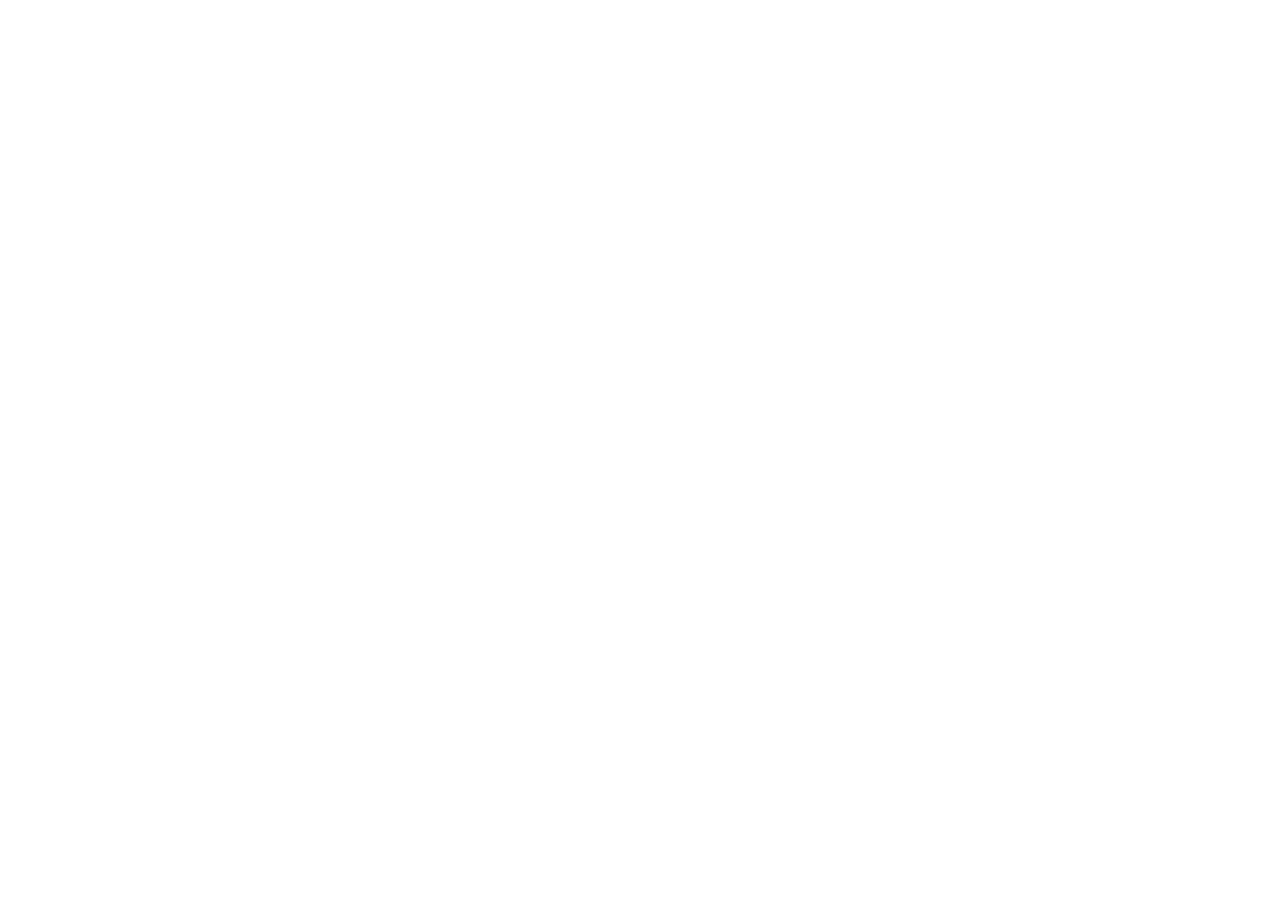
==== commit a224bcdd: "vetëm ridrejtim: QR-të e eventit → aboneja.al (faqja dhe demoja kanë depot e tyre) 27 shtator 2026: " ====
--- a/index.html
+++ b/index.html
@@ -3,432 +3,14 @@
 <head>
 <meta charset="utf-8">
 <meta name="robots" content="noindex, nofollow">
-<meta name="viewport" content="width=device-width, initial-scale=1, viewport-fit=cover">
-<title>Aboneja · Abonimi i autobusit në telefonin tënd</title>
-<meta name="description" content="Aboneja është abonimi i autobusit urban në telefon: zgjedh linjën, kompaninë ose gjithë rrjetin, dhe e tregon me një kod QR që verifikohet në çast.">
-<meta name="theme-color" content="#0A0F2E">
-<meta name="color-scheme" content="dark">
-<link rel="icon" href="favicon.svg" type="image/svg+xml">
-<!-- Fontet e markës merren që në fillim: «ABONEJA» e hyrjes del te 1,0 s dhe s'duhet të ndërrojë shkronjë para syve. -->
-<link rel="preload" href="fonts/anybody.woff2" as="font" type="font/woff2" crossorigin>
-<link rel="preload" href="fonts/onest.woff2" as="font" type="font/woff2" crossorigin>
-<link rel="stylesheet" href="css/site.css?v=5ffebb03">
-<script src="js/hyrja.js?v=3403d310"></script>
-<script type="module" src="js/site.js?v=d1153c04"></script>
+<meta name="viewport" content="width=device-width, initial-scale=1">
+<title>Aboneja Ime — tani te aboneja.al</title>
+<link rel="canonical" href="https://aboneja.al/">
+<meta http-equiv="refresh" content="0; url=https://aboneja.al/">
+<script>location.replace('https://aboneja.al/' + location.search + location.hash);</script>
+<style>body{margin:0;min-height:100vh;display:grid;place-items:center;background:#0A0F2E;color:#F1EFFF;font:16px/1.5 system-ui,sans-serif}a{color:#A68CFF}</style>
 </head>
 <body>
-<!-- ═══ HYRJA «Rrjeti ndizet» — 6,7 s, hapja e parë e sesionit. Dekor, jo informacion.
-     Qyteti natën → linjat e largëta → «ABONEJA» ngrihet nga vija e maskës, shtrydhet dhe kyçet
-     te 1,37 s, skanohet → linjë, kompani, rrjet → QR-ja del me sustë → mjetet mbërrijnë →
-     linjat tërhiqen, teksti zhytet → perdja ngrihet me gjithë skenën. Asgjë nuk zbehet: format ndryshojnë.
-     Kohët jetojnë te :root i site.css («Kohët e hyrjes»), asgjë këtu. ═══ -->
-<div class="hyrja" data-hyrja aria-hidden="true">
-  <div class="hyrja__perdja">
-  <div class="hyrja__drita"></div>
-  <div class="hyrja__skena">
-    <svg class="hyrja__linjat" viewBox="0 0 100 100" preserveAspectRatio="none" focusable="false">
-      <defs>
-        <linearGradient id="hyrja-rryma" x1="0" y1="0" x2="1" y2="0">
-          <stop offset="0" class="ngj-vjollce-thelle"/>
-          <stop offset=".55" class="ngj-vjollce"/>
-          <stop offset="1" class="ngj-elektrik"/>
-        </linearGradient>
-      </defs>
-      <path class="hyrja__larg" pathLength="1" data-d="M-5 9 C 25 5, 60 16, 105 10" d="M-5 9 C 25 5, 60 16, 105 10"/>
-      <path class="hyrja__larg" pathLength="1" data-d="M-5 19 C 30 23, 62 13, 105 20" d="M-5 19 C 30 23, 62 13, 105 20"/>
-      <path class="hyrja__larg" pathLength="1" data-d="M-5 87 C 30 81, 64 93, 105 85" d="M-5 87 C 30 81, 64 93, 105 85"/>
-      <path class="hyrja__larg" pathLength="1" data-d="M-5 96 C 35 91, 70 98, 105 92" d="M-5 96 C 35 91, 70 98, 105 92"/>
-      <path class="hyrja__shtrirja hyrja__shtrirja--rrjet" pathLength="1" data-d="M-5 50 C 26 48, 56 55, 84 62" d="M-5 50 C 26 48, 56 55, 84 62"/>
-      <path class="hyrja__shtrirja hyrja__shtrirja--linje" pathLength="1" data-d="M-5 62 C 22 61, 50 64, 84 62" d="M-5 62 C 22 61, 50 64, 84 62"/>
-      <path class="hyrja__shtrirja hyrja__shtrirja--kompani" pathLength="1" data-d="M-5 74 C 24 76, 52 70, 84 62" d="M-5 74 C 24 76, 52 70, 84 62"/>
-      <path class="hyrja__mjeti hyrja__mjeti--1" pathLength="1" data-d="M-5 62 C 22 61, 50 64, 84 62" d="M-5 62 C 22 61, 50 64, 84 62"/>
-      <path class="hyrja__mjeti hyrja__mjeti--2" pathLength="1" data-d="M-5 74 C 24 76, 52 70, 84 62" d="M-5 74 C 24 76, 52 70, 84 62"/>
-      <path class="hyrja__mjeti hyrja__mjeti--3" pathLength="1" data-d="M-5 50 C 26 48, 56 55, 84 62" d="M-5 50 C 26 48, 56 55, 84 62"/>
-    </svg>
-    <p class="hyrja__etiketa hyrja__etiketa--rrjet"><span>Gjithë rrjeti</span></p>
-    <p class="hyrja__etiketa hyrja__etiketa--linje"><span>Një linjë</span></p>
-    <p class="hyrja__etiketa hyrja__etiketa--kompani"><span>Një kompani</span></p>
-    <div class="hyrja__nyja">
-      <span class="hyrja__nyja-puls"></span>
-      <svg class="hyrja__qr" viewBox="0 0 92 92" focusable="false">
-        <rect class="hyrja__qr-sfondi" x="8" y="8" width="76" height="76" rx="14"/>
-        <path class="hyrja__qr-kendet" pathLength="1" d="M3 24 V3 H24 M68 3 H89 V24 M89 68 V89 H68 M24 89 H3 V68"/>
-        <g class="hyrja__qr-kodi" transform="translate(18 18)">
-          <rect x="0" y="0" width="16" height="16"/><rect x="40" y="0" width="16" height="16"/><rect x="0" y="40" width="16" height="16"/>
-          <rect x="4" y="4" width="8" height="8" class="hyrja__qr-vrima"/><rect x="44" y="4" width="8" height="8" class="hyrja__qr-vrima"/><rect x="4" y="44" width="8" height="8" class="hyrja__qr-vrima"/>
-          <rect x="22" y="2" width="6" height="6"/><rect x="30" y="10" width="6" height="6"/><rect x="22" y="22" width="12" height="6"/>
-          <rect x="40" y="24" width="6" height="12"/><rect x="50" y="30" width="6" height="6"/><rect x="24" y="36" width="6" height="6"/>
-          <rect x="22" y="48" width="6" height="8"/><rect x="34" y="44" width="10" height="6"/><rect x="48" y="46" width="8" height="10"/>
-        </g>
-      </svg>
-    </div>
-    <div class="hyrja__marka">
-      <p class="hyrja__fjala" data-fjala="Aboneja"><span class="hyrja__germat"><span>A</span><span>b</span><span>o</span><span>n</span><span>e</span><span>j</span><span>a</span></span></p>
-      <p class="hyrja__motoja"><span>Abonimi i autobusit, në telefonin tënd.</span></p>
-    </div>
-  </div>
-  </div>
-  <span class="hyrja__progresi"></span>
-  <span class="hyrja__kalo">Kalo</span>
-</div>
-<a class="skip" href="#permbajtja">Kalo te përmbajtja</a>
-
-<header class="topbar" data-topbar>
-  <div class="wrap topbar__inner">
-    <a class="wordmark" href="#fillimi" aria-label="Aboneja, kthehu në fillim">
-      <svg class="wordmark__mark" viewBox="0 0 32 32" aria-hidden="true"><path d="M5 23 C 11 23, 11 9, 17 9 S 23 23, 27 23" fill="none" stroke="currentColor" stroke-width="3.2" stroke-linecap="round"/><circle cx="5" cy="23" r="3" fill="currentColor"/><circle cx="27" cy="23" r="3" fill="currentColor"/></svg>
-      <span>Aboneja</span>
-    </a>
-    <button class="menu-toggle" type="button" aria-expanded="false" aria-controls="nav" data-menu-toggle>
-      <span class="menu-toggle__bars" aria-hidden="true"></span><span class="sr-only">Menuja</span>
-    </button>
-    <nav class="nav" id="nav" aria-label="Kryesore" data-nav>
-      <a href="#si-funksionon">Si funksionon</a>
-      <a href="#abonimet">Abonimet</a>
-      <a href="#turistet">Turistët</a>
-      <a href="#operatoret">Operatorët</a>
-      <a href="#siguria">Siguria</a>
-      <a href="#pyetje">Pyetje</a>
-      <a href="#historia">Historia</a>
-      <a href="#kontakt">Kontakt</a>
-      <button class="lang-toggle" type="button" data-lang-toggle aria-label="Switch to English">English</button>
-      <a class="btn btn--small btn--light nav__app" data-app-link href="#abonimet">Hap aplikacionin</a>
-    </nav>
-  </div>
-</header>
-
-<main id="permbajtja">
-
-  <!-- ═══ HERO ═══════════════════════════════════════════════════════════ -->
-  <section class="hero" id="fillimi" aria-labelledby="hero-titulli">
-    <div class="wrap hero__grid">
-      <div class="hero__text">
-        <p class="pilot" data-pilot hidden><span class="pilot__dot" aria-hidden="true"></span>Në pilot. Pagesat reale ende nuk janë aktive.</p>
-        <p class="hero__brand">Aboneja</p>
-        <h1 class="hero__title" id="hero-titulli">Një mënyrë më e thjeshtë për transportin urban.</h1>
-        <p class="hero__lead">Abonimi i autobusit, në telefonin tënd. Zgjedh një linjë, një kompani ose gjithë rrjetin, dhe e tregon me një kod QR që verifikohet në çast kur hip.</p>
-        <div class="hero__actions">
-          <a class="btn btn--primary" href="#abonimet">Shiko abonimet</a>
-          <a class="btn btn--ghost-light" href="#si-funksionon">Si funksionon</a>
-          <a class="btn btn--quiet-light" data-app-link href="#abonimet">Hap aplikacionin</a>
-        </div>
-        <!-- Kur demoja lokale nuk përgjigjet, butoni e thotë vetë — dhe këtu del pse. -->
-        <p class="hero__note" data-demo-shenim hidden></p>
-        <dl class="hero__facts" data-network-facts>
-          <div><dt>Linja</dt><dd data-fact="routes">…</dd></div>
-          <div><dt>Kompani</dt><dd data-fact="companies">…</dd></div>
-          <div><dt>Qyteti</dt><dd data-fact="city">Tiranë</dd></div>
-        </dl>
-      </div>
-
-      <!-- Nënshkrimi vizual: linja që mbaron te QR-ja. Dekor, jo informacion. -->
-      <figure class="hero__map" aria-hidden="true">
-        <svg class="route-map" viewBox="0 0 520 440" focusable="false">
-          <defs>
-            <linearGradient id="linja-kryesore" x1="0" y1="0" x2="1" y2="1">
-              <stop offset="0" class="ngj-elektrik-drite"/>
-              <stop offset="1" class="ngj-vjollce"/>
-            </linearGradient>
-          </defs>
-          <g class="route-map__grid">
-            <path d="M0 110 H520 M0 220 H520 M0 330 H520 M130 0 V440 M260 0 V440 M390 0 V440"/>
-          </g>
-          <path class="route-map__line route-map__line--muted" d="M20 380 C 120 360, 150 250, 250 250 S 400 170, 500 120"/>
-          <path class="route-map__line route-map__line--muted" d="M60 40 C 120 120, 200 150, 260 220 S 330 360, 470 410"/>
-          <path class="route-map__line route-map__line--main" id="linja-hero" d="M30 150 C 110 150, 140 90, 220 110 S 320 250, 400 250 S 470 330, 470 330"/>
-          <g class="route-map__stops">
-            <circle cx="30" cy="150" r="7"/>
-            <circle cx="142" cy="115" r="6"/>
-            <circle cx="287" cy="158" r="6"/>
-            <circle cx="400" cy="250" r="6"/>
-          </g>
-          <circle class="route-map__vehicle" r="9"/>
-          <g class="qr-station" transform="translate(470 330)">
-            <circle class="qr-station__pulse" r="30"/>
-            <rect class="qr-station__card" x="-44" y="-44" width="88" height="88" rx="14"/>
-            <g class="qr-station__code" transform="translate(-28 -28)">
-              <rect x="0" y="0" width="16" height="16"/><rect x="40" y="0" width="16" height="16"/><rect x="0" y="40" width="16" height="16"/>
-              <rect x="4" y="4" width="8" height="8" class="qr-station__hole"/><rect x="44" y="4" width="8" height="8" class="qr-station__hole"/><rect x="4" y="44" width="8" height="8" class="qr-station__hole"/>
-              <rect x="22" y="2" width="6" height="6"/><rect x="30" y="10" width="6" height="6"/><rect x="22" y="22" width="12" height="6"/>
-              <rect x="40" y="24" width="6" height="12"/><rect x="50" y="30" width="6" height="6"/><rect x="24" y="36" width="6" height="6"/>
-              <rect x="22" y="48" width="6" height="8"/><rect x="34" y="44" width="10" height="6"/><rect x="48" y="46" width="8" height="10"/>
-            </g>
-          </g>
-        </svg>
-      </figure>
-    </div>
-  </section>
-
-  <!-- ═══ NË 60 SEKONDA ══════════════════════════════════════════════════ -->
-  <section class="quick" aria-label="Aboneja shkurt">
-    <div class="wrap quick__grid">
-      <div class="quick__item">
-        <h2 class="quick__q">Çfarë blen?</h2>
-        <p>Një abonim 30-ditësh për autobusin urban. Pa kartë plastike: abonimi rri te llogaria jote.</p>
-      </div>
-      <div class="quick__item">
-        <h2 class="quick__q">Ku vlen?</h2>
-        <p>Në linjën që zgjedh, në të gjitha linjat e një kompanie, ose në gjithë rrjetin <span data-fill="network-short">e Abonejës</span>.</p>
-      </div>
-      <div class="quick__item">
-        <h2 class="quick__q">Sa kushton?</h2>
-        <p data-fill="price-short">Çmimet lexohen nga katalogu i Abonejës, te seksioni Abonimet.</p>
-      </div>
-    </div>
-  </section>
-
-  <!-- Rruga e faqes: kapitujt 01–09 si stacione të së njëjtës linjë. -->
-  <div class="kapitujt">
-
-  <!-- ═══ SI FUNKSIONON ══════════════════════════════════════════════════ -->
-  <section class="section" id="si-funksionon" aria-labelledby="si-titulli">
-    <div class="wrap">
-      <div class="section__head">
-        <h2 class="kapitulli" id="si-titulli"><span class="kapitulli__stacioni"><span class="kapitulli__nr">01</span> <span class="kapitulli__emri">Si funksionon</span></span> <span class="kapitulli__titulli">Pesë hapa. Një udhëtim.</span></h2>
-        <p class="section__lead">Pesë hapa, një herë. Pastaj çdo udhëtim është vetëm hapi i fundit.</p>
-      </div>
-      <ol class="journey">
-        <li class="journey__stop">
-          <span class="journey__node" aria-hidden="true"></span>
-          <h3>Regjistrohu</h3>
-          <p>Krijo llogarinë me email dhe fjalëkalim, dhe konfirmo emailin me një kod.</p>
-        </li>
-        <li class="journey__stop">
-          <span class="journey__node" aria-hidden="true"></span>
-          <h3>Zgjidh abonimin</h3>
-          <p>Linjë, kompani ose rrjet, për 30 ditë. Çmimi shfaqet para se të vendosësh.</p>
-        </li>
-        <li class="journey__stop">
-          <span class="journey__node" aria-hidden="true"></span>
-          <h3>Aktivizo</h3>
-          <p>Pas blerjes abonimi del te «Abonimet e mia», me datën kur nis dhe kur mbaron.</p>
-        </li>
-        <li class="journey__stop">
-          <span class="journey__node" aria-hidden="true"></span>
-          <h3>Shfaq QR-në</h3>
-          <p>Aplikacioni merr nga serveri një kod të ri, që vlen vetëm për pak minuta.</p>
-        </li>
-        <li class="journey__stop journey__stop--end">
-          <span class="journey__node" aria-hidden="true"></span>
-          <h3>Udhëto</h3>
-          <p>Skaneri i operatorit e verifikon kodin te serveri dhe të tregon përgjigjen menjëherë.</p>
-        </li>
-      </ol>
-    </div>
-  </section>
-
-  <!-- ═══ ABONIMET ═══════════════════════════════════════════════════════ -->
-  <section class="section section--lejla" id="abonimet" aria-labelledby="abonimet-titulli">
-    <div class="wrap">
-      <div class="section__head section__head--split">
-        <div>
-          <h2 class="kapitulli" id="abonimet-titulli"><span class="kapitulli__stacioni"><span class="kapitulli__nr">02</span> <span class="kapitulli__emri">Abonimet</span></span> <span class="kapitulli__titulli">Linjë. Kompani. Rrjet.</span></h2>
-          <p class="section__lead">Tre shtrirje. Zgjidh sa larg të çon abonimi.</p>
-        </div>
-        <!-- V1 shet vetëm 30-ditëshin. Kohëzgjatja e dytë u hoq me vendim, 20 shtator 2026. -->
-        <p class="duration-note">Të gjitha vlejnë <strong>30 ditë</strong>.</p>
-      </div>
-
-      <div class="plans" data-plans aria-live="polite">
-        <div class="state state--loading" data-state="loading">Po lexohen çmimet nga katalogu…</div>
-      </div>
-      <p class="plans__source" data-catalog-source></p>
-
-      <div class="scopes">
-        <div class="scope">
-          <svg class="scope__map" viewBox="0 0 120 80" aria-hidden="true"><path class="mini mini--off" d="M8 18 C 36 10, 70 26, 112 18"/><path class="mini mini--on" d="M8 40 C 36 32, 70 48, 112 40"/><path class="mini mini--off" d="M8 62 C 36 54, 70 70, 112 62"/><circle class="mini-stop" cx="112" cy="40" r="4"/></svg>
-          <div><h3>Linjë</h3><p>Vlen në një linjë të vetme, që e zgjedh te blerja. E përshtatshme kur shkon çdo ditë në të njëjtin drejtim.</p></div>
-        </div>
-        <div class="scope">
-          <svg class="scope__map" viewBox="0 0 120 80" aria-hidden="true"><path class="mini mini--on" d="M8 18 C 36 10, 70 26, 112 18"/><path class="mini mini--on" d="M8 40 C 36 32, 70 48, 112 40"/><path class="mini mini--off" d="M8 62 C 36 54, 70 70, 112 62"/><circle class="mini-stop" cx="112" cy="18" r="4"/><circle class="mini-stop" cx="112" cy="40" r="4"/></svg>
-          <div><h3>Kompani</h3><p>Vlen në të gjitha linjat e një operatori. Para blerjes sheh cilat linja mbulon ajo kompani.</p></div>
-        </div>
-        <div class="scope">
-          <svg class="scope__map" viewBox="0 0 120 80" aria-hidden="true"><path class="mini mini--on" d="M8 18 C 36 10, 70 26, 112 18"/><path class="mini mini--on" d="M8 40 C 36 32, 70 48, 112 40"/><path class="mini mini--on" d="M8 62 C 36 54, 70 70, 112 62"/><circle class="mini-stop" cx="112" cy="18" r="4"/><circle class="mini-stop" cx="112" cy="40" r="4"/><circle class="mini-stop" cx="112" cy="62" r="4"/></svg>
-          <div><h3>Rrjet</h3><p>Vlen në të gjitha linjat e të gjitha kompanive që janë në Abonejë. Nuk ke nevojë të mendosh kush e drejton autobusin.</p></div>
-        </div>
-      </div>
-    </div>
-  </section>
-
-  <!-- ═══ PËR TURISTËT ═══════════════════════════════════════════════════ -->
-  <section class="section section--night" id="turistet" aria-labelledby="turistet-titulli">
-    <div class="wrap split">
-      <div>
-        <h2 class="kapitulli" id="turistet-titulli"><span class="kapitulli__stacioni"><span class="kapitulli__nr">03</span> <span class="kapitulli__emri">Turistët</span></span> <span class="kapitulli__titulli">Viziton Shqipërinë?</span></h2>
-        <p class="tag tag--light">Përditësimi i ardhshëm</p>
-        <p class="section__lead">Paketa turistike 7-ditore, vetëm për turistët. Regjistrohesh me pasaportë, konfirmon emailin me një kod, merr QR-në dhe udhëton shtatë ditë.</p>
-        <p class="note-light">Turistët nuk blejnë abonimet mujore të qytetarëve: kanë ofertat e tyre. Paketat turistike nuk janë ende në shitje; këtu tregohen çmimet e vendosura, që të dihen para se të hapen.</p>
-      </div>
-      <!-- Çmimet vijnë nga `site.config.json` (të njoftuara, jo katalog) — asnjë numër në HTML. -->
-      <ul class="tourist-plans" data-tourist-plans aria-live="polite">
-        <li class="tourist-plans__empty">Çmimet e paketave turistike publikohen së shpejti.</li>
-      </ul>
-    </div>
-  </section>
-
-  <!-- ═══ PËR OPERATORËT ═════════════════════════════════════════════════ -->
-  <section class="section" id="operatoret" aria-labelledby="operatoret-titulli">
-    <div class="wrap">
-      <div class="section__head">
-        <h2 class="kapitulli" id="operatoret-titulli"><span class="kapitulli__stacioni"><span class="kapitulli__nr">04</span> <span class="kapitulli__emri">Operatorët</span></span> <span class="kapitulli__titulli">Skaneri pyet. Serveri vendos.</span></h2>
-        <p class="section__lead">Kompanitë e transportit marrin skanerin, verdiktin e serverit dhe një pamje të qartë të udhëtimeve në linjat e tyre.</p>
-      </div>
-      <dl class="roles">
-        <div class="role"><dt>Skanimi</dt><dd>Fatorino skanon kodin QR të udhëtarit me pajisjen e kompanisë.</dd></div>
-        <div class="role"><dt>Verifikimi</dt><dd>Serveri vendos: i vlefshëm, i skaduar, i revokuar ose i përdorur tashmë. Pajisja nuk vendos vetë.</dd></div>
-        <div class="role"><dt>Kontrolli</dt><dd>Kontrollori mund ta rikontrollojë një udhëtar pas hipjes, pa e numëruar udhëtimin dy herë.</dd></div>
-        <div class="role"><dt>Menaxhimi</dt><dd>Kompania mban pajisjet e veta të skanimit dhe sheh skanimet në linjat që drejton.</dd></div>
-        <div class="role"><dt>Ndarja</dt><dd>Abonimi i rrjetit nuk i shkon kompanisë ku u ble: ndahet sipas udhëtimeve që ndodhën vërtet — kush e mbarti udhëtarin, merr pjesën.</dd></div>
-      </dl>
-    </div>
-  </section>
-
-  <!-- ═══ SIGURIA ════════════════════════════════════════════════════════ -->
-  <section class="section" id="siguria" aria-labelledby="siguria-titulli">
-    <div class="wrap">
-      <div class="section__head">
-        <h2 class="kapitulli" id="siguria-titulli"><span class="kapitulli__stacioni"><span class="kapitulli__nr">05</span> <span class="kapitulli__emri">Siguria</span></span> <span class="kapitulli__titulli">Siguria dhe privatësia</span></h2>
-        <p class="section__lead">Si i mbajmë të dhënat e tua, pa premtime më të mëdha se sistemi.</p>
-      </div>
-      <div class="security">
-        <article class="security__item"><h3>Identiteti i mbrojtur</h3><p>Identiteti vuloset një herë dhe nuk ndryshohet më nga profili. Aboneja nuk ruan foto të dokumentit, dhe numri i tij shfaqet i maskuar edhe për administratorët.</p></article>
-        <article class="security__item"><h3>Verifikim te serveri</h3><p>Çdo skanim vendoset te serveri, jo te telefoni apo te skaneri. Një aplikacion i ndryshuar nuk e bën dot një abonim të skaduar të vlefshëm.</p></article>
-        <article class="security__item"><h3>Kodi QR</h3><p>Një abonim ka vetëm një kod aktiv. Kodi skadon pas pak minutash, dhe i njëjti kod i përdorur në dy vende kapet.</p></article>
-        <article class="security__item"><h3>Fjalëkalimet</h3><p>Fjalëkalimi nuk ruhet kurrë ashtu siç e shkruan: baza mban vetëm një hash të tij.</p></article>
-        <article class="security__item"><h3>Gjurmë auditimi</h3><p>Hyrjet dhe veprimet e ndjeshme të administratorëve regjistrohen, që çdo ndryshim të ketë emër dhe kohë.</p></article>
-        <article class="security__item security__item--honest" data-pilot-list>
-          <h3>Ende në pilot</h3>
-          <ul>
-            <li data-feature-off="payments_live">Pagesat reale me bankë</li>
-            <li>Dërgimi i emailit te kutia jote reale</li>
-            <li data-feature-off="tourist_camera_reading">Leximi i dokumentit me kamerë</li>
-          </ul>
-        </article>
-      </div>
-    </div>
-  </section>
-
-  <!-- ═══ PYETJE ═════════════════════════════════════════════════════════ -->
-  <section class="section section--lejla" id="pyetje" aria-labelledby="pyetje-titulli">
-    <div class="wrap faq-wrap">
-      <div class="section__head">
-        <h2 class="kapitulli" id="pyetje-titulli"><span class="kapitulli__stacioni"><span class="kapitulli__nr">06</span> <span class="kapitulli__emri">Pyetje</span></span> <span class="kapitulli__titulli">Pyetje të shpeshta</span></h2>
-        <p class="section__lead">Përgjigje nga mënyra si punon sistemi sot.</p>
-      </div>
-      <div class="faq" data-faq>
-        <details><summary>Çfarë është Aboneja?</summary><p>Abonimi i autobusit urban në telefon. Blen një abonim 30-ditësh për një linjë, një kompani ose gjithë rrjetin, dhe e tregon me një kod QR që skanohet kur hip.</p></details>
-        <details><summary>Sa kushton?</summary><p data-fill="price-faq">Çmimet janë te seksioni Abonimet dhe lexohen nga i njëjti katalog që përdor aplikacioni.</p></details>
-        <details><summary>Ku vlen?</summary><p><span data-fill="network-faq">Në linjat e autobusëve urbanë të Tiranës që janë në Abonejë.</span> Abonimi i linjës vlen në linjën që zgjedh, ai i kompanisë në linjat e saj, dhe ai i rrjetit kudo.</p></details>
-        <details><summary>A funksionon pa internet?</summary><p>Jo ende. Kodi QR krijohet nga serveri dhe vlen vetëm pak minuta, prandaj telefoni ka nevojë për internet kur e hap. Edhe skaneri i verifikon kodet te serveri.</p></details>
-        <details><summary>Si regjistrohem?</summary><p>Nis me dokumentin: shkruan emrin, mbiemrin, datëlindjen dhe numrin personal, dhe i konfirmon. Pastaj krijon llogarinë me email dhe fjalëkalim dhe konfirmon emailin me një kod. Identiteti vuloset nga serveri dhe nuk ndryshohet më. Më pas zgjedh abonimin.</p></details>
-        <details><summary>Çfarë ndodh kur ndryshoj telefon?</summary><p>Abonimi rri te llogaria, jo te telefoni. Hyr me të njëjtën llogari në telefonin e ri: kodi i ri QR e zëvendëson menjëherë të vjetrin.</p></details>
-        <details><summary>Si funksionon QR?</summary><p>Kur hap abonimin, aplikacioni merr një kod të ri nga serveri. Skaneri e dërgon kodin te serveri, i cili kontrollon abonimin dhe kthen përgjigjen: i vlefshëm, i skaduar, i revokuar ose i përdorur tashmë.</p></details>
-        <details><summary>A mund ta përdor si turist?</summary><p data-fill="tourist-faq">Jo me abonimet e qytetarëve. Turistët kanë seksionin e tyre, vetëm për turistë, me ofertat e veta: paketat turistike 7-ditore (shih seksionin Turistët). Turisti regjistrohet me pasaportë dhe konfirmon emailin me një kod, që ta ruajë llogarinë edhe kur ndërron telefon. Seksioni hapet me përditësimin e ardhshëm; leximi i pasaportës me kamerë nuk është ende gati.</p></details>
-        <details><summary>Çfarë ndodh nëse më skadon abonimi?</summary><p>Skaneri e tregon si të skaduar dhe hipja nuk pranohet me atë abonim. Abonimi nuk rinovohet vetë: blen një të ri nga aplikacioni kur të duash.</p></details>
-        <details><summary>A mund të paguaj sot?</summary><p data-fill="payments-faq">Jo ende. Pagesat reale hapen vetëm pasi lidhja me bankën të provohet plotësisht. Deri atëherë blerjet në pilot janë demo.</p></details>
-        <details><summary>Si kontaktoj mbështetjen?</summary><p data-fill="contact-faq">Adresa zyrtare e mbështetjes publikohet para nisjes së pilotit.</p></details>
-      </div>
-    </div>
-  </section>
-
-  <!-- ═══ PSE U KRIJUA ═══════════════════════════════════════════════════
-       Teksti i Irdit (23 shtator 2026): problemi, zgjidhja, funksionalitetet.
-       Çdo funksionalitet mban gjendjen e vërtetë — faqja nuk premton më shumë
-       se sistemi. `data-feature-on/off` e ndërron kur ndizen pagesat. -->
-  <section class="section section--night story" id="historia" aria-labelledby="historia-titulli">
-    <div class="wrap">
-      <div class="section__head">
-        <h2 class="kapitulli" id="historia-titulli"><span class="kapitulli__stacioni"><span class="kapitulli__nr">07</span> <span class="kapitulli__emri">Historia</span></span> <span class="kapitulli__titulli">Pse u krijua Aboneja Ime</span></h2>
-        <p class="section__lead story__slogan">«Pa radhë, pa sportele.»</p>
-      </div>
-
-      <div class="story__grid">
-        <article class="story__card">
-          <h3 class="story__label">Problemi</h3>
-          <p>Qytetarët shqiptarë që përdorin transportin publik urban përballen çdo ditë me radhë të gjata, orare të kufizuara të sporteleve dhe mungesë informacioni në kohë reale.</p>
-          <p>Klasa punëtore — shtresa që mbështetet më shumë te transporti publik — humbet kohë dhe energji të çmuar vetëm për të blerë një abonim mujor.</p>
-        </article>
-        <article class="story__card story__card--solution">
-          <h3 class="story__label">Zgjidhja</h3>
-          <p>Aboneja Ime është një platformë digjitale që mundëson blerjen e abonimeve të transportit publik urban direkt nga smartfoni, 24/7, pa radhë dhe pa sportele.</p>
-        </article>
-      </div>
-
-      <h3 class="story__subtitle">Funksionalitetet kryesore</h3>
-      <ul class="features">
-        <li class="feature">
-          <span class="feature__name">Blerja e abonimit mujor online, me pagesë digjitale</span>
-          <span class="feature__status" data-status="pilot" data-feature-off="payments_live">Në pilot: blerjet janë demo derisa të lidhet banka</span>
-          <span class="feature__status" data-status="ready" data-feature-on="payments_live" hidden>Aktive</span>
-        </li>
-        <li class="feature">
-          <span class="feature__name">QR kod personal për validim në transport</span>
-          <span class="feature__status" data-status="ready">Gati: kodi lëshohet nga serveri dhe vlen dy minuta</span>
-        </li>
-        <li class="feature">
-          <span class="feature__name">Gjurmim i pozicionit të mjeteve në kohë reale</span>
-          <span class="feature__status" data-status="dev">Në zhvillim: kërkon pajisje GPS në autobus</span>
-        </li>
-        <li class="feature">
-          <span class="feature__name">Dashboard personal me statusin dhe skadimin e abonimit</span>
-          <span class="feature__status" data-status="ready">Gati: skadimi tregohet deri në orë</span>
-        </li>
-        <li class="feature">
-          <span class="feature__name">Panel administrativ për institucionet</span>
-          <span class="feature__status" data-status="pilot">Në pilot: del online pas hyrjes me dy faktorë</span>
-        </li>
-      </ul>
-
-      <p class="story__now">Sot Aboneja është në pilot: udhëtari regjistrohet, blen, merr QR-në dhe skanohet — me para demo. Pagesat reale mbeten të mbyllura derisa banka dhe provat e parave të jenë në vend. Kjo faqe nuk e fsheh asnjë nga këto.</p>
-    </div>
-  </section>
-
-  <section class="section" id="rreth" aria-labelledby="rreth-titulli">
-    <div class="wrap split">
-      <div class="split__anchor">
-        <h2 class="kapitulli" id="rreth-titulli"><span class="kapitulli__stacioni"><span class="kapitulli__nr">08</span> <span class="kapitulli__emri">Rreth</span></span> <span class="kapitulli__titulli">Rreth Aboneja</span></h2>
-      </div>
-      <div class="prose">
-        <p>Aboneja Ime është një projekt shqiptar për transportin urban, i ndërtuar në Tiranë.</p>
-        <p>Qëllimi është i thjeshtë: udhëtari ta blejë, ta mbajë dhe ta tregojë abonimin nga telefoni, dhe kompanitë e transportit të kenë të dhëna të sakta për udhëtimet në linjat e tyre.</p>
-        <p>Kalimi nga sporteli fizik te telefoni heq pritjen dhe oraret e kufizuara. Platforma mbështetet te validimi me kod QR pa kontakt dhe te një panel drejtimi për institucionet vendore; gjurmimi i mjeteve në kohë reale është hapi i radhës.</p>
-        <p>Aboneja u ndërtua nga një person, me ndihmën e inteligjencës artificiale dhe me kosto minimale. Sot nuk është më ide: ka bazë të dhënash të vetën, verifikim identiteti, kod QR që lëshohet nga serveri, skanim me verdikt të serverit dhe një regjistër ku çdo transaksion mbyllet në zero.</p>
-        <p>Synimi është të shërbejë bashkitë e Shqipërisë, duke nisur nga një linjë e vetme me një operator. Aboneja është sot në fazë pilot, dhe çdo veçori që nuk është ende gati shënohet si e tillë në këtë faqe.</p>
-        <p>Ky është një hap drejt infrastrukturës së qytetit të mençur: bashkëpunim mes sektorit publik dhe atij privat, me teknologji që e bën abonimin më të arritshëm për ata që udhëtojnë çdo ditë.</p>
-      </div>
-    </div>
-  </section>
-
-  <!-- ═══ KONTAKT ════════════════════════════════════════════════════════ -->
-  <section class="section contact" id="kontakt" aria-labelledby="kontakt-titulli">
-    <div class="wrap contact__inner">
-      <h2 class="kapitulli" id="kontakt-titulli"><span class="kapitulli__stacioni"><span class="kapitulli__nr">09</span> <span class="kapitulli__emri">Stacioni i fundit</span></span> <span class="kapitulli__titulli">Kontakt</span></h2>
-      <p class="contact__text" data-fill="contact-main">Adresa zyrtare e mbështetjes publikohet para nisjes së pilotit. Deri atëherë, Aboneja është në testim.</p>
-    </div>
-  </section>
-  </div>
-</main>
-
-<footer class="footer">
-  <div class="wrap footer__inner">
-    <a class="wordmark wordmark--light" href="#fillimi">
-      <svg class="wordmark__mark" viewBox="0 0 32 32" aria-hidden="true"><path d="M5 23 C 11 23, 11 9, 17 9 S 23 23, 27 23" fill="none" stroke="currentColor" stroke-width="3.2" stroke-linecap="round"/><circle cx="5" cy="23" r="3" fill="currentColor"/><circle cx="27" cy="23" r="3" fill="currentColor"/></svg>
-      <span>Aboneja</span>
-    </a>
-    <nav class="footer__nav" aria-label="Fundi">
-      <a href="#si-funksionon">Si funksionon</a>
-      <a href="#abonimet">Abonimet</a>
-      <a href="#turistet">Turistët</a>
-      <a href="#operatoret">Operatorët</a>
-      <a href="#siguria">Siguria</a>
-      <a href="#pyetje">Pyetje</a>
-      <a href="#historia">Historia</a>
-      <a href="#rreth">Rreth</a>
-      <a href="#kontakt">Kontakt</a>
-    </nav>
-    <p class="footer__meta"><span data-year>2026</span> Aboneja Ime <span class="footer__env" data-env hidden></span></p>
-  </div>
-</footer>
+<p>Aboneja Ime është tani te <a href="https://aboneja.al/">aboneja.al/</a></p>
 </body>
 </html>
